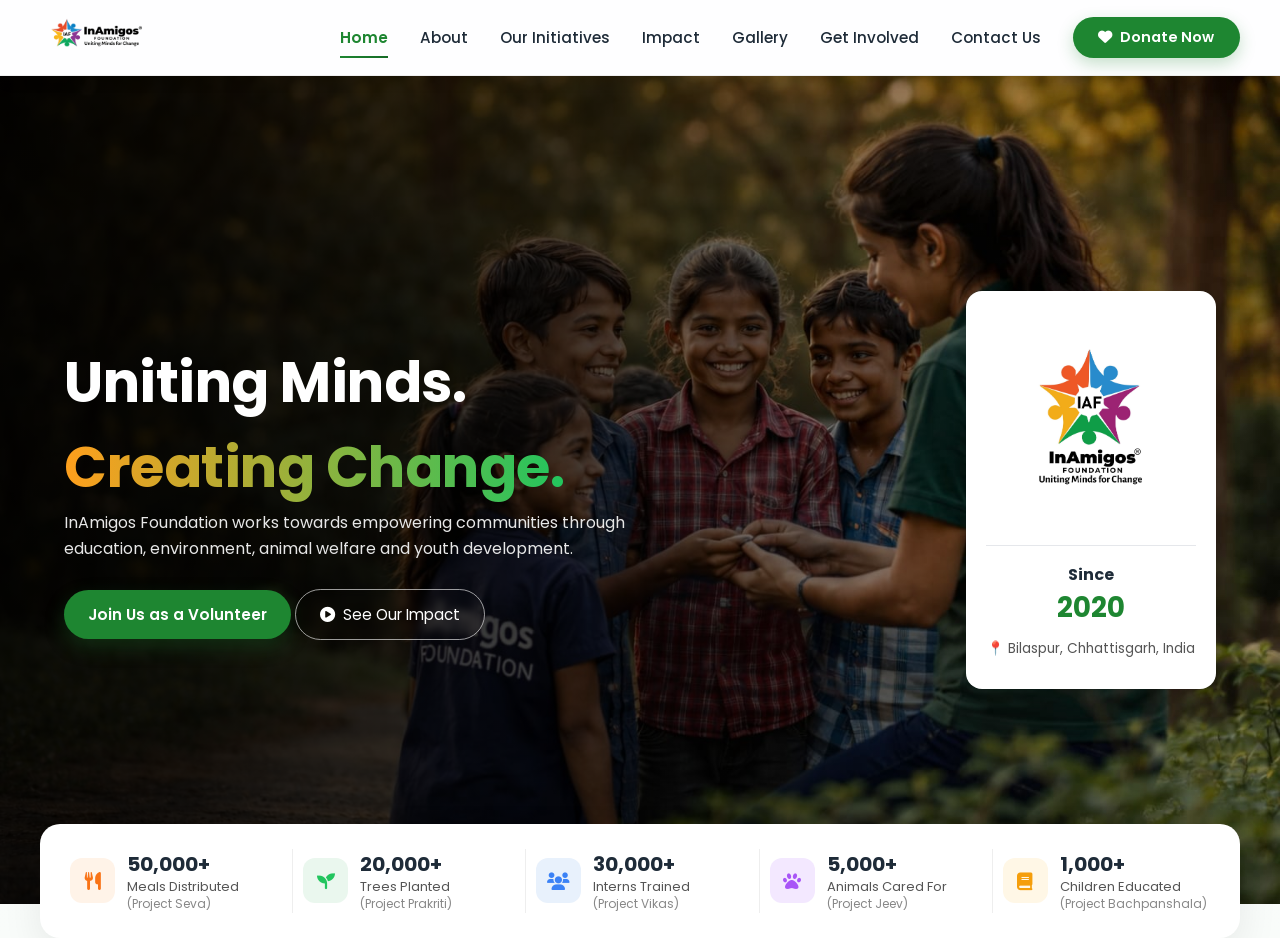
==== project-folder/index.html @ a0f2761d "adding stats section" ====
<!DOCTYPE html>
<html lang="en">

<head>
  <meta charset="UTF-8">
  <meta name="viewport"
    content="width=device-width, initial-scale=1.0, maximum-scale=1.0, user-scalable=yes, shrink-to-fit=no">
  <!-- SEO Meta -->
  <meta name="description"
    content="InAmigos Foundation – A Section 8 non-profit working for education, environment, animal welfare and community development in Bilaspur, Chhattisgarh since 2020.">
  <meta name="keywords"
    content="NGO, Bilaspur, Chhattisgarh, InAmigos Foundation, education, environment, animal welfare, non-profit, volunteer, donate">
  <meta name="author" content="InAmigos Foundation">
  <meta name="robots" content="index, follow">

  <!-- Open Graph (Facebook/LinkedIn) -->
  <meta property="og:title" content="InAmigos Foundation – Uniting Minds, Creating Change">
  <meta property="og:description"
    content="Empowering communities through education, environment, animal welfare and youth development since 2020.">
  <meta property="og:image" content="Assets/og-image.jpg">
  <meta property="og:url" content="https://www.inamigosfoundation.org.in">
  <meta property="og:type" content="website">
  <meta property="og:site_name" content="InAmigos Foundation">

  <!-- Twitter Card -->
  <meta name="twitter:card" content="summary_large_image">
  <meta name="twitter:title" content="InAmigos Foundation – Uniting Minds, Creating Change">
  <meta name="twitter:description"
    content="Empowering communities through education, environment, animal welfare and youth development.">
  <meta name="twitter:image" content="Assets/og-image.jpg">
  <title>InAmigos Foundation</title>
  <link rel="icon" type="image/png" href="favicon-logo.png">
  <link href="https://fonts.googleapis.com/css2?family=Poppins:wght@400;600;700&display=swap" rel="stylesheet">
  <link rel="stylesheet" href="https://cdnjs.cloudflare.com/ajax/libs/font-awesome/6.0.0-beta3/css/all.min.css">
  <link rel="stylesheet" href="style.css">
  <!-- Google tag (gtag.js) -->
  <script async src="https://www.googletagmanager.com/gtag/js?id=YOUR-GA4-ID"></script>
  <script>
    window.dataLayer = window.dataLayer || [];
    function gtag() { dataLayer.push(arguments); }
    gtag('js', new Date());
    gtag('config', 'YOUR-GA4-ID');
  </script>
</head>

<body>
  <!-- <a href="#main-content" class="skip-link">Skip to main content</a> -->
  <nav class="navbar">
    <a href="#" class="logo-link" aria-label="InAmigos Foundation home">
      <img src="Assets/horizontal-logo-removebg-preview.png" alt="InAmigos Foundation Logo" class="logo-img" />
    </a>
    <div class="desktop-nav-wrapper">
      <ul class="nav-links">
        <li><a href="#home" class="active">Home</a></li>
        <li><a href="#about">About</a></li>
        <li><a href="#initiatives">Our Initiatives</a></li>
        <li><a href="#impact">Impact</a></li>
        <li><a href="#gallery">Gallery</a></li>
        <li><a href="#get-involved">Get Involved</a></li>
        <li><a href="#footer">Contact Us</a></li>
      </ul>
      <a target="_blank" href="https://pages.razorpay.com/pl_H621G6ea64ZMl7/view" class="btn-donate">
        <i class="fas fa-heart"></i> Donate Now
      </a>
    </div>
    <button class="menu-toggle" id="menuToggle" aria-label="Toggle navigation menu" aria-expanded="false">
      <i class="fas fa-bars"></i>
    </button>
    <div class="mobile-menu-container" id="mobileMenu">
      <ul class="nav-links" id="mobileNavLinks">
        <li><a href="#home" class="active">Home</a></li>
        <li><a href="#about">About Us</a></li>
        <li><a href="#initiatives">Our Initiatives</a></li>
        <li><a href="#impact">Impact</a></li>
        <li><a href="#gallery">Gallery</a></li>
        <li><a href="#get-involved">Get Involved</a></li>
        <li><a href="#footer">Contact Us</a></li>
      </ul>
      <div class="mobile-donate-wrapper">
        <a target="_blank" href="https://pages.razorpay.com/pl_H621G6ea64ZMl7/view" class="btn-donate">
          <i class="fas fa-heart"></i> Donate Now
        </a>
      </div>
    </div>
  </nav>

  <main id="main-content">
    <section class="hero" id="home">
      <div class="hero-overlay"></div>
      <div class="hero-container">
        <div class="hero-content">
          <h1>
            Uniting Minds.<br>
            <span>Creating Change.</span>
          </h1>
          <p>
            InAmigos Foundation works towards empowering communities through education,
            environment, animal welfare and youth development.
          </p>
          <div class="hero-buttons">
            <a target="_blank"
              href="https://docs.google.com/forms/d/e/1FAIpQLScAgWgiWEjMm5N5HO9f-kF5_MNCsFu0AjfF9-sFnWGYdJG7Jg/viewform"
              class="btn primary">Join Us as a Volunteer</a>
            <a href="#impact" class="btn secondary">
              <i class="fas fa-play-circle"></i> See Our Impact
            </a>
          </div>
        </div>
        <div class="hero-card">
          <img src="Assets/Logo.jpg" alt="logo" class="card-logo">
          <div class="divider"></div>
          <p><strong>Since</strong></p>
          <h2>2020</h2>
          <p class="location">📍 Bilaspur, Chhattisgarh, India</p>
        </div>
      </div>
    </section>

    <section class="stats-section">
      <div class="stats-wrapper">
        <div class="stat-item">
          <div class="icon orange"><i class="fas fa-utensils"></i></div>
          <div>
            <h3>50,000+</h3>
            <p>Meals Distributed<br><span>(Project Seva)</span></p>
          </div>
        </div>
        <div class="stat-item">
          <div class="icon green"><i class="fas fa-seedling"></i></div>
          <div>
            <h3>20,000+</h3>
            <p>Trees Planted<br><span>(Project Prakriti)</span></p>
          </div>
        </div>
        <div class="stat-item">
          <div class="icon blue"><i class="fas fa-users"></i></div>
          <div>
            <h3>30,000+</h3>
            <p>Interns Trained<br><span>(Project Vikas)</span></p>
          </div>
        </div>
        <div class="stat-item">
          <div class="icon purple"><i class="fas fa-paw"></i></div>
          <div>
            <h3>5,000+</h3>
            <p>Animals Cared For<br><span>(Project Jeev)</span></p>
          </div>
        </div>
        <div class="stat-item">
          <div class="icon yellow"><i class="fas fa-book"></i></div>
          <div>
            <h3>1,000+</h3>
            <p>Children Educated<br><span>(Project Bachpanshala)</span></p>
          </div>
        </div>
      </div>
    </section>

  <script src="script.js"></script>
</body>

</html>
---- project-folder/style.css ----
* {
    margin: 0;
    padding: 0;
    box-sizing: border-box;
}

.skip-link {
    position: absolute;
    top: -100px;
    left: 0;
    background: #1e8631;
    color: #fff;
    padding: 8px 16px;
    z-index: 9999;
    text-decoration: none;
    border-radius: 0 0 8px 0;
    font-weight: 600;
    font-size: 0.9rem;
    transition: top 0.2s ease;
}

.skip-link:focus {
    top: 0;
    outline: 3px solid #ffffff;
    outline-offset: 2px;
}


html {
    scroll-behavior: smooth;
}

body {
    background: linear-gradient(180deg, #f5f7fb 0%, #f9fcfa 100%);
    font-family: 'Poppins', sans-serif;
    min-height: 100vh;
    padding: 0;
    display: flex;
    flex-direction: column;
    justify-content: flex-end;
}

/* NAVBAR – rectangular shape, full width */
.navbar {
    background: rgba(255, 255, 255, 0.85);
    backdrop-filter: blur(10px);
    border-bottom: 1px solid rgba(0, 0, 0, 0.06);
    box-shadow: 0 4px 20px rgba(0, 0, 0, 0.04);
    padding: 0rem 2.5rem;
    width: 100%;
    display: flex;
    align-items: center;
    justify-content: space-between;
    position: sticky;
    top: 0;
    z-index: 1000;
}

.logo-link {
    display: flex;
    align-items: center;
    flex-shrink: 0;
}

.logo-img {
    height: 75px;
    width: auto;
    object-fit: contain;
    transition: transform 0.2s ease;
}

.logo-link:hover .logo-img {
    transform: scale(1.35);
}

.desktop-nav-wrapper {
    display: flex;
    align-items: center;
    gap: 2rem;
}

.nav-links {
    display: flex;
    gap: 2rem;
    list-style: none;
    align-items: center;
    margin: 0;
}

.nav-links li {
    position: relative;
}

.nav-links a {
    text-decoration: none;
    color: #1e2b38;
    font-weight: 500;
    font-size: 0.95rem;
    position: relative;
    padding: 0.4rem 0;
    transition: color 0.2s ease;
    white-space: nowrap;
}

.nav-links a::after {
    content: '';
    position: absolute;
    left: 0;
    bottom: -4px;
    width: 100%;
    height: 2px;
    background: #1e8631;
    transform: scaleX(0);
    transform-origin: center;
    transition: transform 0.25s ease;
}

.nav-links a:hover {
    color: #1e8631;
}

.nav-links a:hover::after {
    transform: scaleX(1);
}

.nav-links a.active {
    color: #1e8631;
    font-weight: 600;
}

.nav-links a.active::after {
    transform: scaleX(1);
    background: linear-gradient(to right, #1e8631, #166b27);
}

.btn-donate {
    background: #1e8631;
    color: white;
    padding: 0.65rem 1.6rem;
    border-radius: 50px;
    text-decoration: none;
    font-weight: 600;
    font-size: 0.9rem;
    display: inline-flex;
    gap: 0.5rem;
    align-items: center;
    box-shadow: 0 6px 16px rgba(30, 134, 49, 0.25);
    transition: all 0.25s ease;
    white-space: nowrap;
    flex-shrink: 0;
}

.btn-donate:hover {
    background: #166b27;
    transform: translateY(-1px);
}

.mobile-menu-container {
    display: none;
}

.mobile-donate-wrapper {
    display: none;
    width: 100%;
    margin-top: 0.8rem;
}

.mobile-donate-wrapper .btn-donate {
    width: 100%;
    justify-content: center;
    padding: 0.8rem 1.8rem;
    font-size: 1rem;
}

.menu-toggle {
    display: none;
    font-size: 1.5rem;
    background: none;
    border: none;
    cursor: pointer;
    color: #1e2b38;
    padding: 0.5rem;
    transition: color 0.2s;
    flex-shrink: 0;
}

.menu-toggle:hover {
    color: #1e8631;
}

.nav-links a:focus-visible,
.btn-donate:focus-visible,
.menu-toggle:focus-visible {
    outline: 3px solid #1e8631;
    outline-offset: 4px;
    border-radius: 6px;
}

/* ---------- RESPONSIVE BREAKPOINTS ---------- */
@media (max-width: 1024px) {
    .navbar {
        padding: 0.8rem 2rem;
    }

    .nav-links {
        gap: 1.5rem;
    }

    .nav-links a {
        font-size: 0.9rem;
    }

    .logo-img {
        height: 70px;
    }
}

@media (max-width: 900px) {
    .navbar {
        padding: 0.8rem 1.5rem;
    }

    .nav-links {
        gap: 1.2rem;
    }

    .btn-donate {
        padding: 0.6rem 1.2rem;
        font-size: 0.85rem;
    }
}

@media (max-width: 800px) {
    .navbar {
        padding: 0.7rem 1.5rem;
    }

    .menu-toggle {
        display: block;
    }

    .logo-img {
        height: 60px;
    }

    .desktop-nav-wrapper {
        display: none;
    }

    .mobile-menu-container {
        position: absolute;
        top: 100%;
        left: 0;
        right: 0;
        background: rgba(255, 255, 255, 0.99);
        backdrop-filter: blur(15px);
        padding: 1.5rem 2rem;
        box-shadow: 0 10px 25px rgba(0, 0, 0, 0.08);
        border-bottom: 2px solid rgba(30, 134, 49, 0.1);
        flex-direction: column;
        align-items: flex-start;
        gap: 1rem;
    }

    .mobile-menu-container.active {
        display: flex;
    }

    .mobile-menu-container .nav-links {
        display: flex;
        flex-direction: column;
        align-items: flex-start;
        gap: 1rem;
        width: 100%;
    }

    .mobile-menu-container .nav-links a {
        font-size: 1.05rem;
        padding: 0.3rem 0;
    }

    .mobile-donate-wrapper {
        display: block;
    }
}

@media (max-width: 480px) {
    .navbar {
        padding: 0.6rem 1rem;
    }

    .logo-img {
        height: 52px;
    }

    .menu-toggle {
        font-size: 1.4rem;
    }

    .mobile-menu-container {
        padding: 1.2rem 1.5rem;
        gap: 0.8rem;
    }

    .mobile-menu-container .nav-links {
        gap: 0.8rem;
    }

    .mobile-menu-container .nav-links a {
        font-size: 1rem;
    }
}

@media (max-width: 380px) {
    .navbar {
        padding: 0.5rem 0.8rem;
    }

    .logo-img {
        height: 46px;
    }

    .mobile-menu-container {
        padding: 1rem 1.2rem;
    }

    .mobile-donate-wrapper .btn-donate {
        padding: 0.7rem 1.5rem;
        font-size: 0.9rem;
    }
}

/* HERO SECTION */
    .hero {
      position: relative;
      height: 92vh;
      min-height: 600px;
      background-image: url("Assets/hero-background.jpeg");
      background-size: cover;
      background-repeat: no-repeat;
      background-position: 70% center;
      display: flex;
      align-items: center;
      color: #fff;
      overflow: hidden;
    }

    .hero-overlay {
      position: absolute;
      inset: 0;
      background: linear-gradient(90deg,
          rgba(0, 0, 0, 0.85) 15%,
          rgba(0, 0, 0, 0.6) 45%,
          rgba(0, 0, 0, 0.25) 75%,
          rgba(0, 0, 0, 0.05) 100%);
    }

    .hero-container {
      position: relative;
      width: 90%;
      max-width: 1250px;
      margin: auto;
      display: flex;
      justify-content: space-between;
      align-items: center;
      gap: 40px;
    }

    .hero-content {
      max-width: 620px;
    }

    .hero-content h1 {
      font-size: 3.5rem;
      font-weight: 700;
      letter-spacing: -0.5px;
    }

    .hero-content h1 span {
      background: linear-gradient(90deg, #ff9f1c, #22c55e);
      -webkit-background-clip: text;
      -webkit-text-fill-color: transparent;
    }

    .hero-content p {
      font-size: 1rem;
      color: #e7e7e7;
      line-height: 1.6;
    }

    .hero-buttons {
      gap: 18px;
      margin-top: 28px;
    }

    .btn {
      padding: 13px 24px;
      border-radius: 50px;
      text-decoration: none;
      font-size: 0.95rem;
      display: inline-flex;
      align-items: center;
      gap: 8px;
      transition: all 0.25s ease;
    }

    .btn.primary {
      background: #1e8631;
      color: #fff;
      box-shadow: 0 8px 20px rgba(30, 134, 49, 0.25);
      font-weight: 600;
    }

    .btn.primary:hover {
      background: #166b27;
      transform: translateY(-1px);
    }

    .btn.secondary {
      border: 1px solid rgba(255, 255, 255, 0.6);
      color: #fff;
      backdrop-filter: blur(4px);
    }

    .btn.secondary:hover {
      background: rgba(255, 255, 255, 0.1);
    }

    .hero-card {
      background: #ffffff;
      color: #1e2b38;
      padding: 30px 20px;
      border-radius: 16px;
      width: 250px;
      text-align: center;
      box-shadow: 0 12px 35px rgba(0, 0, 0, 0.18);
    }

    .card-logo {
      width: 140px;
      max-width: 100%;
      height: auto;
      margin-bottom: 12px;
    }

    .hero-card h3 {
      font-size: 1rem;
      font-weight: 600;
    }

    .tagline {
      font-size: 0.8rem;
      color: #6b7280;
    }

    .divider {
      height: 1px;
      background: #e5e7eb;
      margin: 16px 0;
    }

    .hero-card h2 {
      color: #1e8631;
      font-size: 1.7rem;
      font-weight: 700;
    }

    .location {
      font-size: 0.85rem;
      margin-top: 10px;
      color: #555;
    }

    @media (max-width: 1024px) {
      .hero {
        background-position: 65% center;
      }
    }

    @media (max-width: 900px) {
      .hero {
        height: auto;
        padding: 60px 0;
      }

      .hero-container {
        flex-direction: column;
        text-align: center;
      }

      .hero-content h1 {
        text-shadow: 0 3px 12px rgba(0, 0, 0, 0.4);
        font-size: 2.4rem;
      }

      .hero-content p {
        margin-left: auto;
        margin-right: auto;
      }

      .hero-buttons {
        justify-content: center;
        flex-wrap: wrap;
      }

      .hero-card {
        margin-top: 20px;
        width: 100%;
        max-width: 320px;
      }
    }

    @media (max-width: 768px) {
      .hero {
        height: auto;
        padding: 70px 0 120px;
        background-position: center;
      }
    }

    @media (max-width: 480px) {
      .hero {
        padding: 60px 0 100px;
        background-position: center top;
      }
    }

    /* SECTION OVERLAP EFFECT */
    .stats-section {
      position: relative;
      margin-top: -80px;
      z-index: 5;
      padding: 0 20px;
    }

    .stats-wrapper {
      max-width: 1200px;
      margin: auto;
      background: #fff;
      border-radius: 20px;
      box-shadow: 0 15px 40px rgba(0, 0, 0, 0.08);
      padding: 25px 30px;
      display: flex;
      justify-content: space-between;
      align-items: center;
      gap: 10px;
      flex-wrap: wrap;
    }

    .stat-item {
      display: flex;
      align-items: center;
      gap: 12px;
      flex: 1;
      min-width: 180px;
    }

    .stat-item:not(:last-child) {
      border-right: 1px solid #eee;
      padding-right: 15px;
    }

    .icon {
      width: 45px;
      height: 45px;
      border-radius: 12px;
      display: flex;
      align-items: center;
      justify-content: center;
      font-size: 18px;
    }

    .orange {
      background: #fff3e8;
      color: #f97316;
    }

    .green {
      background: #eaf7ee;
      color: #22c55e;
    }

    .blue {
      background: #e8f1fc;
      color: #3b82f6;
    }

    .purple {
      background: #f3e8ff;
      color: #a855f7;
    }

    .yellow {
      background: #fff7e6;
      color: #f59e0b;
    }

    .stat-item h3 {
      font-size: 20px;
      font-weight: 700;
      color: #1e2b38;
    }

    .stat-item p {
      font-size: 13px;
      color: #555;
      line-height: 1.3;
    }

    .stat-item span {
      font-size: 12px;
      color: #888;
    }

    @media (max-width: 992px) {
      .stats-wrapper {
        padding: 20px;
        gap: 15px;
      }

      .stat-item {
        flex: 1 1 45%;
      }
    }

    @media (max-width: 600px) {
      .stats-section {
        margin-top: -60px;
      }

      .stats-wrapper {
        border-radius: 16px;
      }

      .stat-item {
        flex: 1 1 100%;
      }
    }
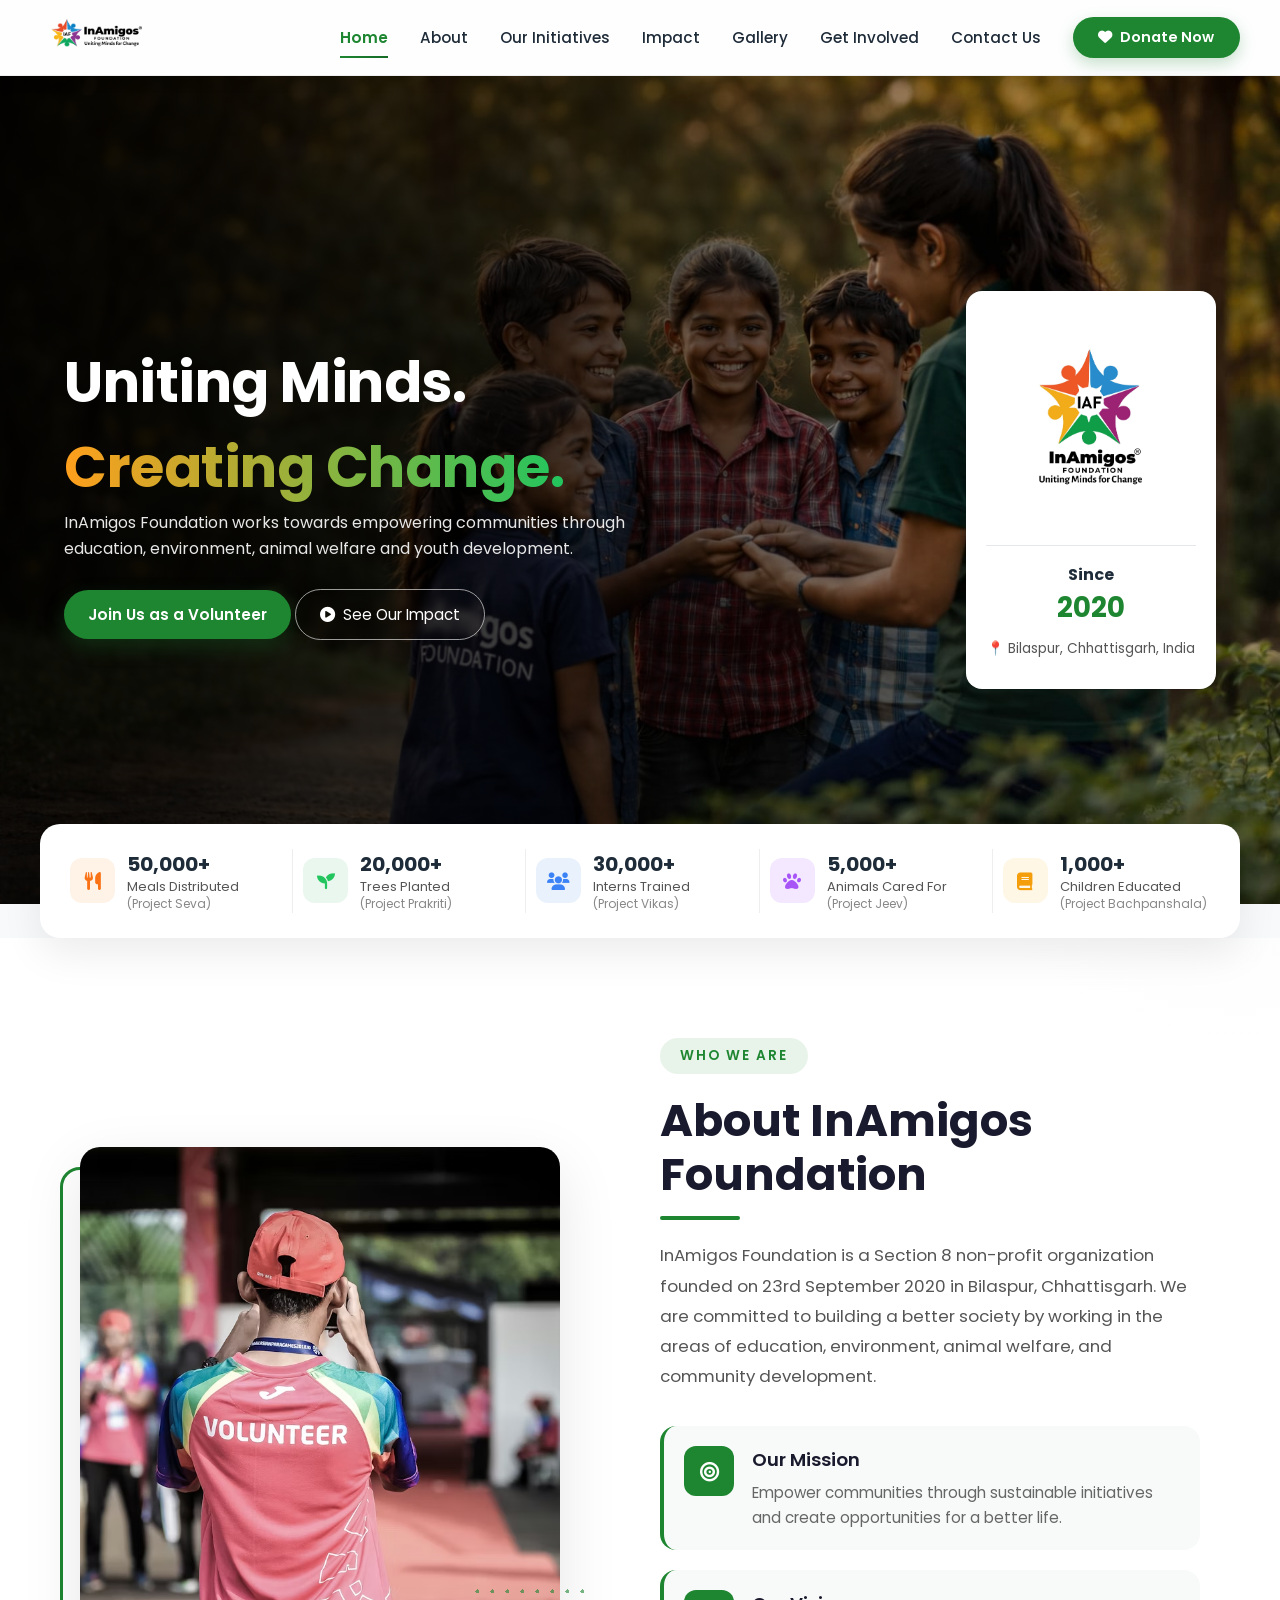
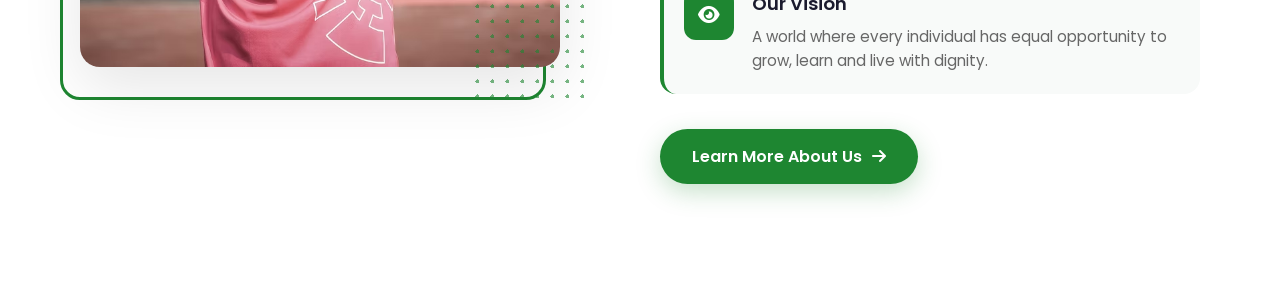
==== commit 11e011cf: "adding about section" ====
--- a/project-folder/index.html
+++ b/project-folder/index.html
@@ -156,6 +156,51 @@
       </div>
     </section>
 
+    <section class="about-section" id="about">
+      <div class="about-container">
+        <div class="about-image-wrapper">
+          <img
+            src="Assets/AboutUs Image.avif"
+            alt="InAmigos Foundation Team" class="about-image">
+          <div class="image-dots"></div>
+        </div>
+        <div class="about-content">
+          <span class="section-label">WHO WE ARE</span>
+          <h2 class="about-heading">About InAmigos Foundation</h2>
+          <p class="about-description">
+            InAmigos Foundation is a Section 8 non-profit organization founded on 23rd September 2020
+            in Bilaspur, Chhattisgarh. We are committed to building a better society by working in the
+            areas of education, environment, animal welfare, and community development.
+          </p>
+          <div class="mission-vision">
+            <div class="mv-card">
+              <div class="mv-icon">
+                <i class="fas fa-bullseye"></i>
+              </div>
+              <div class="mv-content">
+                <h3>Our Mission</h3>
+                <p>Empower communities through sustainable initiatives and create opportunities for a better life.</p>
+              </div>
+            </div>
+            <div class="mv-card">
+              <div class="mv-icon">
+                <i class="fas fa-eye"></i>
+              </div>
+              <div class="mv-content">
+                <h3>Our Vision</h3>
+                <p>A world where every individual has equal opportunity to grow, learn and live with dignity.</p>
+              </div>
+            </div>
+          </div>
+          <a href="AboutUS.html" class="about-cta">
+            Learn More About Us
+            <i class="fas fa-arrow-right"></i>
+          </a>
+        </div>
+      </div>
+    </section>
+
+
   <script src="script.js"></script>
 </body>
 
--- a/project-folder/style.css
+++ b/project-folder/style.css
@@ -637,4 +637,428 @@
       }
     }
 
-    
+    /* ABOUT SECTION */
+    .about-section {
+      padding: 100px 0;
+      background: #ffffff;
+      position: relative;
+      overflow: hidden;
+    }
+
+    .about-section::before {
+      content: '';
+      position: absolute;
+      top: -50%;
+      right: -20%;
+      width: 600px;
+      height: 600px;
+      background: radial-gradient(circle, rgba(30, 134, 49, 0.03) 0%, transparent 70%);
+      border-radius: 50%;
+      pointer-events: none;
+    }
+
+    .about-container {
+      max-width: 1200px;
+      margin: 0 auto;
+      padding: 0 40px;
+      display: flex;
+      align-items: center;
+      gap: 80px;
+      position: relative;
+    }
+
+    .about-image-wrapper {
+      flex: 0 0 480px;
+      position: relative;
+    }
+
+    .about-image {
+      width: 100%;
+      height: 520px;
+      object-fit: cover;
+      border-radius: 20px;
+      box-shadow: 0 20px 60px rgba(0, 0, 0, 0.1);
+      position: relative;
+      z-index: 2;
+    }
+
+    .about-image-wrapper::before {
+      content: '';
+      position: absolute;
+      top: 20px;
+      left: -20px;
+      width: 100%;
+      height: 100%;
+      border: 3px solid #1e8631;
+      border-radius: 20px;
+      z-index: 1;
+    }
+
+    .image-dots {
+      position: absolute;
+      bottom: -30px;
+      right: -30px;
+      width: 120px;
+      height: 120px;
+      background-image: radial-gradient(circle, #1e8631 2px, transparent 2px);
+      background-size: 15px 15px;
+      z-index: 3;
+      opacity: 0.6;
+    }
+
+    .about-content {
+      flex: 1;
+      padding-left: 20px;
+    }
+
+    .section-label {
+      display: inline-block;
+      background: rgba(30, 134, 49, 0.1);
+      color: #1e8631;
+      font-size: 0.85rem;
+      font-weight: 600;
+      letter-spacing: 2px;
+      padding: 8px 20px;
+      border-radius: 50px;
+      margin-bottom: 20px;
+      text-transform: uppercase;
+    }
+
+    .about-heading {
+      font-size: 2.8rem;
+      font-weight: 700;
+      color: #1a1a2e;
+      line-height: 1.2;
+      margin-bottom: 20px;
+      position: relative;
+    }
+
+    .about-heading::after {
+      content: '';
+      display: block;
+      width: 80px;
+      height: 4px;
+      background: #1e8631;
+      margin-top: 15px;
+      border-radius: 2px;
+    }
+
+    .about-description {
+      font-size: 1.05rem;
+      color: #555;
+      line-height: 1.8;
+      margin-bottom: 35px;
+    }
+
+    .mission-vision {
+      display: flex;
+      flex-direction: column;
+      gap: 20px;
+      margin-bottom: 35px;
+    }
+
+    .mv-card {
+      display: flex;
+      align-items: flex-start;
+      gap: 18px;
+      padding: 20px;
+      background: #f8faf9;
+      border-radius: 16px;
+      border-left: 4px solid #1e8631;
+      transition: all 0.3s ease;
+    }
+
+    .mv-card:hover {
+      background: #f0f7f2;
+      transform: translateX(5px);
+      box-shadow: 0 8px 25px rgba(30, 134, 49, 0.1);
+    }
+
+    .mv-icon {
+      width: 50px;
+      height: 50px;
+      min-width: 50px;
+      background: #1e8631;
+      border-radius: 12px;
+      display: flex;
+      align-items: center;
+      justify-content: center;
+      color: #fff;
+      font-size: 1.2rem;
+    }
+
+    .mv-content h3 {
+      font-size: 1.15rem;
+      font-weight: 600;
+      color: #1a1a2e;
+      margin-bottom: 8px;
+    }
+
+    .mv-content p {
+      font-size: 0.95rem;
+      color: #666;
+      line-height: 1.6;
+      margin: 0;
+    }
+
+    .about-cta {
+      display: inline-flex;
+      align-items: center;
+      gap: 10px;
+      background: #1e8631;
+      color: #fff;
+      text-decoration: none;
+      padding: 15px 32px;
+      border-radius: 50px;
+      font-size: 1rem;
+      font-weight: 600;
+      transition: all 0.3s ease;
+      box-shadow: 0 8px 25px rgba(30, 134, 49, 0.25);
+    }
+
+    .about-cta:hover {
+      background: #166b27;
+      transform: translateY(-2px);
+      box-shadow: 0 12px 35px rgba(30, 134, 49, 0.35);
+    }
+
+    .about-cta i {
+      transition: transform 0.3s ease;
+    }
+
+    .about-cta:hover i {
+      transform: translateX(5px);
+    }
+
+    @media (max-width: 1100px) {
+      .about-container {
+        gap: 50px;
+        padding: 0 30px;
+      }
+
+      .about-image-wrapper {
+        flex: 0 0 400px;
+      }
+
+      .about-image {
+        height: 450px;
+      }
+
+      .about-heading {
+        font-size: 2.4rem;
+      }
+    }
+
+    @media (max-width: 900px) {
+      .about-section {
+        padding: 70px 0;
+      }
+
+      .about-container {
+        flex-direction: column;
+        gap: 50px;
+        padding: 0 30px;
+      }
+
+      .about-image-wrapper {
+        flex: 0 0 auto;
+        width: 100%;
+        max-width: 500px;
+      }
+
+      .about-image {
+        height: 400px;
+      }
+
+      .about-content {
+        padding-left: 0;
+        text-align: center;
+      }
+
+      .about-heading::after {
+        margin: 15px auto 0;
+      }
+
+      .mv-card {
+        text-align: left;
+      }
+
+      .about-cta {
+        margin: 0 auto;
+        display: inline-flex;
+      }
+    }
+
+    @media (max-width: 768px) {
+      .about-section {
+        padding: 60px 0;
+      }
+
+      .about-container {
+        padding: 0 20px;
+        gap: 40px;
+      }
+
+      .about-image-wrapper {
+        max-width: 100%;
+      }
+
+      .about-image {
+        height: 350px;
+        border-radius: 16px;
+      }
+
+      .about-image-wrapper::before {
+        top: 15px;
+        left: -15px;
+        border-radius: 16px;
+      }
+
+      .image-dots {
+        width: 80px;
+        height: 80px;
+        bottom: -20px;
+        right: -20px;
+        background-size: 12px 12px;
+      }
+
+      .section-label {
+        font-size: 0.8rem;
+        padding: 6px 16px;
+      }
+
+      .about-heading {
+        font-size: 2rem;
+      }
+
+      .about-description {
+        font-size: 0.95rem;
+        line-height: 1.7;
+      }
+
+      .mv-card {
+        padding: 15px;
+        gap: 12px;
+      }
+
+      .mv-icon {
+        width: 40px;
+        height: 40px;
+        min-width: 40px;
+        font-size: 1rem;
+      }
+
+      .mv-content h3 {
+        font-size: 1rem;
+      }
+
+      .mv-content p {
+        font-size: 0.9rem;
+      }
+    }
+
+    @media (max-width: 480px) {
+      .about-section {
+        padding: 50px 0;
+      }
+
+      .about-container {
+        padding: 0 15px;
+        gap: 30px;
+      }
+
+      .about-image {
+        height: 280px;
+        border-radius: 12px;
+      }
+
+      .about-image-wrapper::before {
+        top: 10px;
+        left: -10px;
+        border-radius: 12px;
+        border-width: 2px;
+      }
+
+      .image-dots {
+        width: 60px;
+        height: 60px;
+        bottom: -15px;
+        right: -15px;
+        background-size: 10px 10px;
+      }
+
+      .about-heading {
+        font-size: 1.7rem;
+      }
+
+      .about-heading::after {
+        width: 60px;
+        height: 3px;
+      }
+
+      .about-description {
+        font-size: 0.9rem;
+        margin-bottom: 25px;
+      }
+
+      .mission-vision {
+        gap: 15px;
+        margin-bottom: 25px;
+      }
+
+      .mv-card {
+        padding: 12px;
+        border-left-width: 3px;
+      }
+
+      .about-cta {
+        padding: 12px 25px;
+        font-size: 0.9rem;
+        width: 100%;
+        justify-content: center;
+      }
+    }
+
+    @media (max-width: 360px) {
+      .about-image {
+        height: 240px;
+      }
+
+      .about-heading {
+        font-size: 1.5rem;
+      }
+
+      .mv-card {
+        flex-direction: column;
+        align-items: flex-start;
+        text-align: left;
+      }
+    }
+
+    /* INITIATIVES SECTION */
+    .initiatives-section {
+      width: 100%;
+      max-width: 1280px;
+      margin: 0 auto;
+      padding: 2rem 0;
+    }
+
+    .section-header {
+      text-align: center;
+      margin-bottom: 3.5rem;
+    }
+
+    .section-title {
+      font-size: 2.5rem;
+      font-weight: 700;
+      color: #1a1a2e;
+      margin-bottom: 0.8rem;
+    }
+
+    .section-subtitle {
+      font-size: 1.05rem;
+      color: #6b7280;
+      max-width: 650px;
+      margin: 0 auto;
+      line-height: 1.6;
+    }
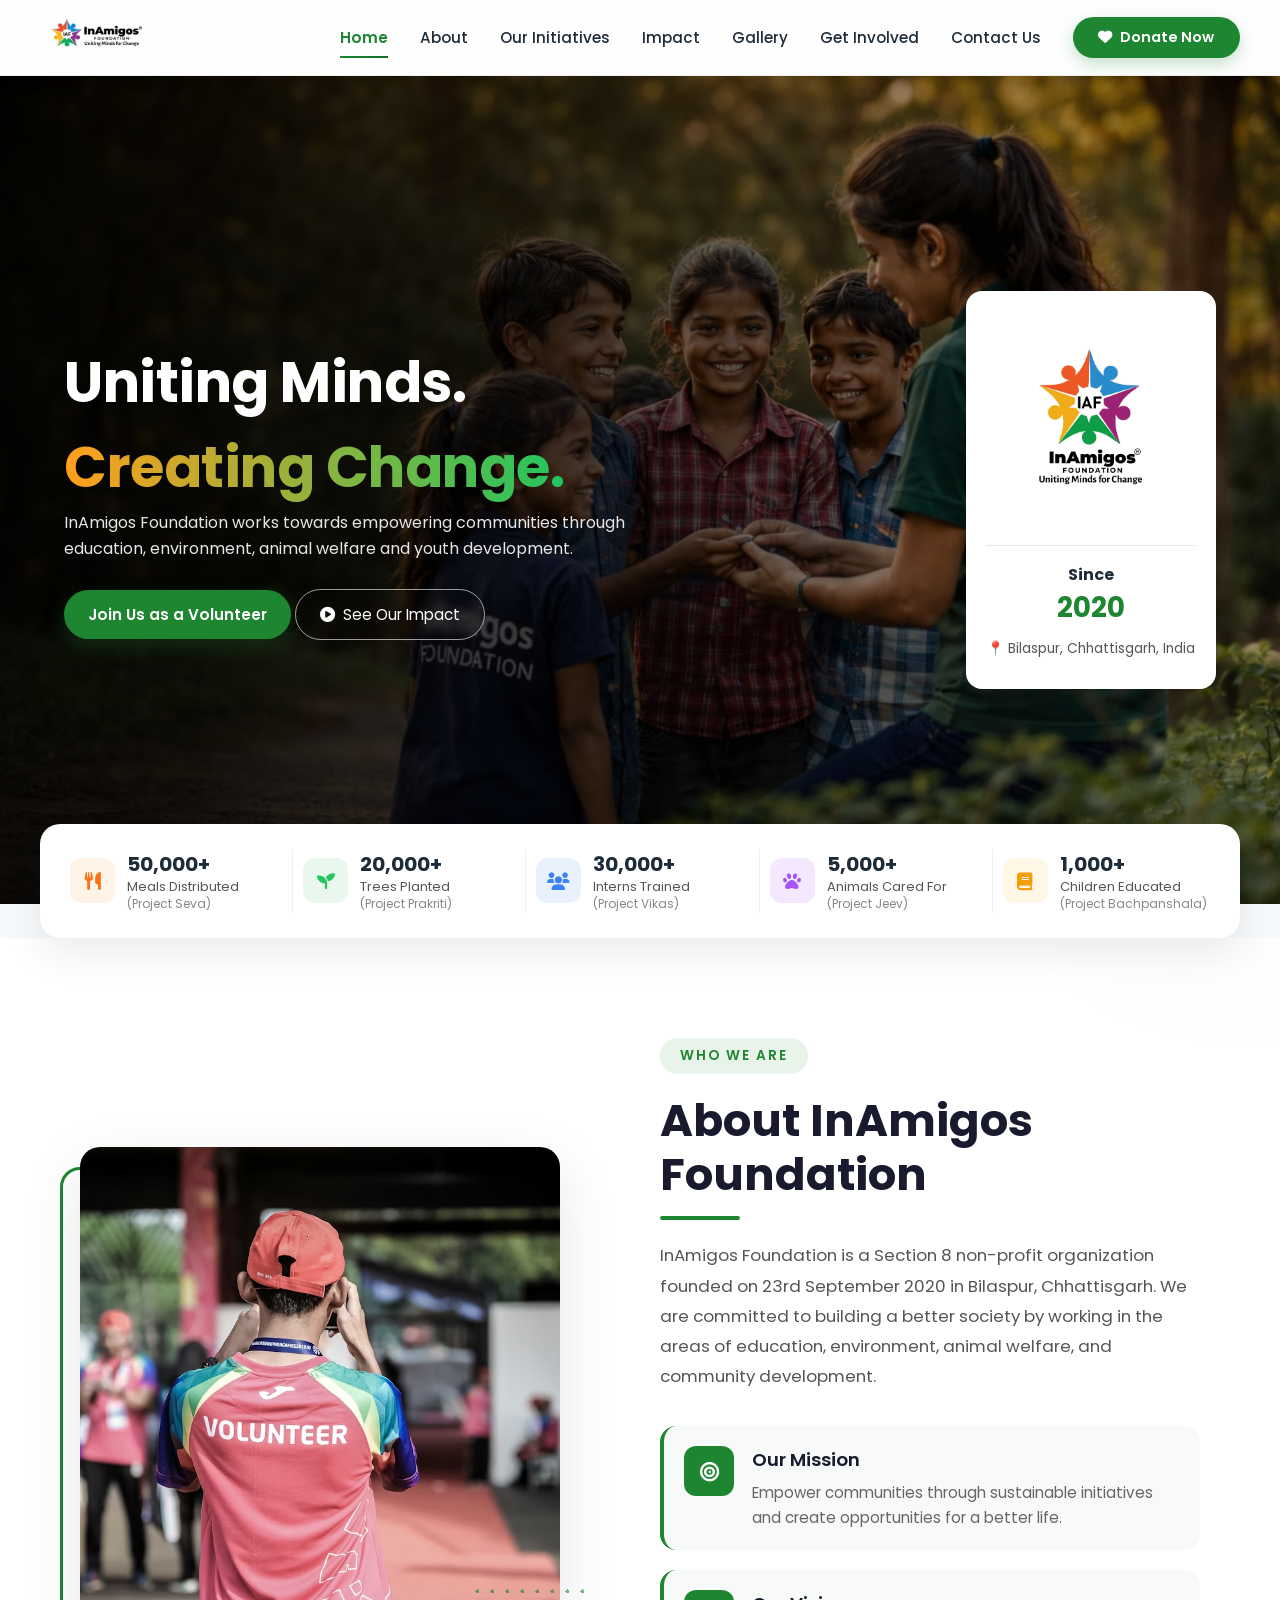
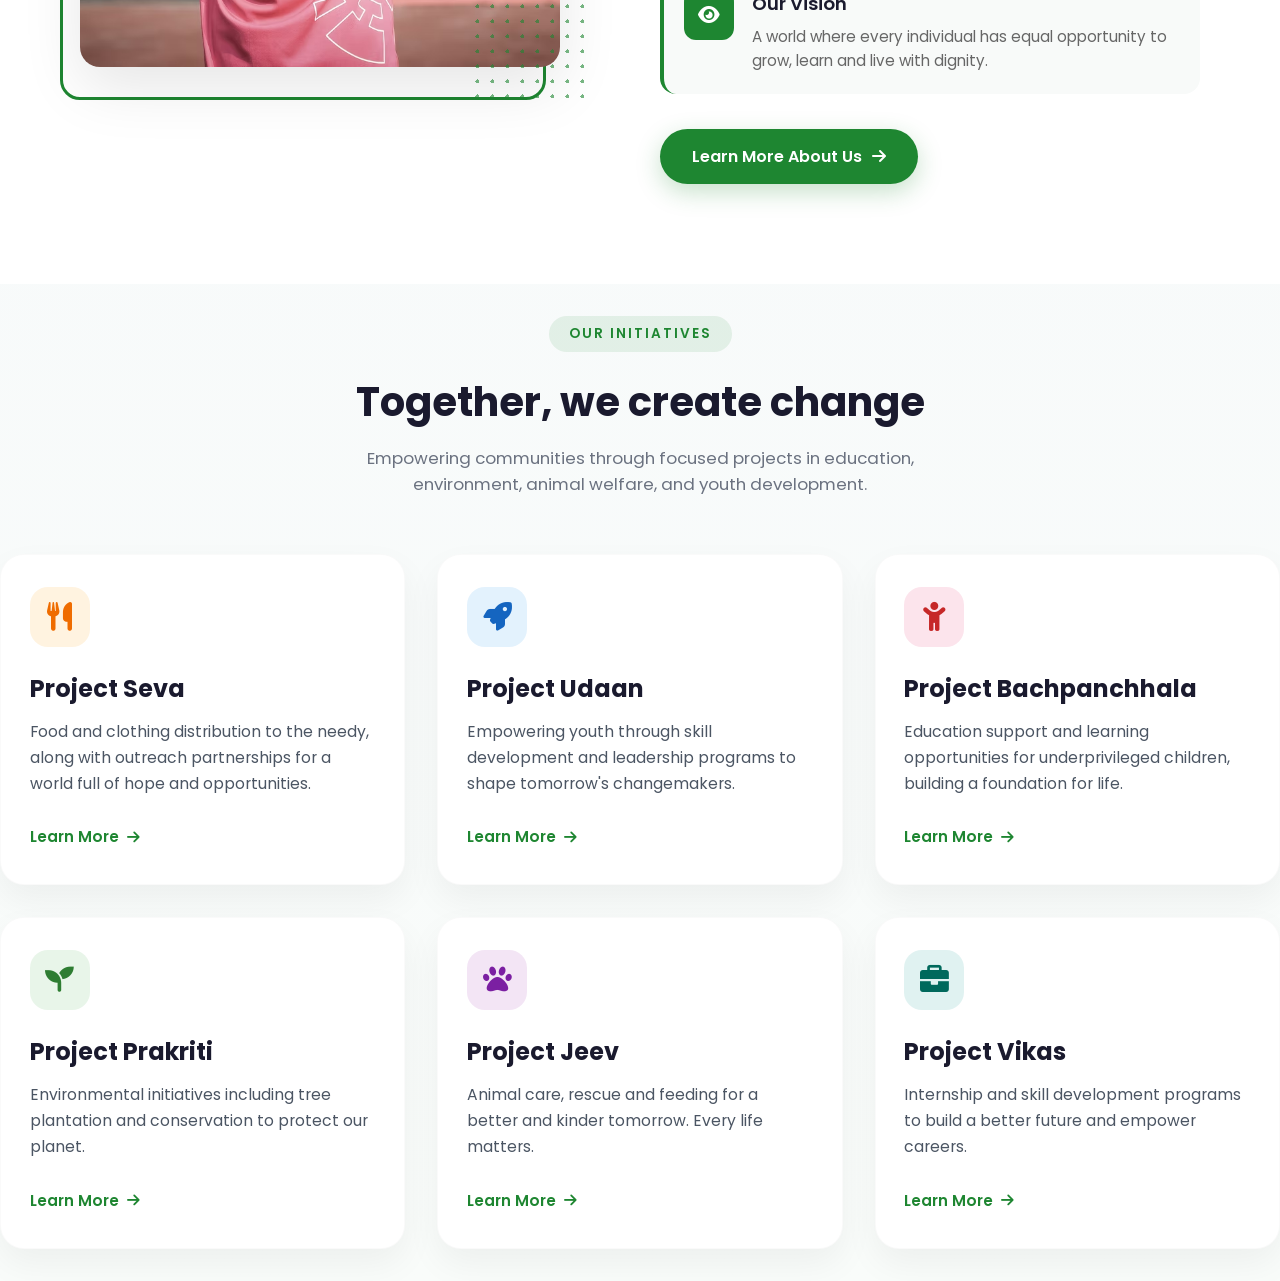
==== commit 540ae713: "adding our initiatives section" ====
--- a/project-folder/index.html
+++ b/project-folder/index.html
@@ -159,9 +159,7 @@
     <section class="about-section" id="about">
       <div class="about-container">
         <div class="about-image-wrapper">
-          <img
-            src="Assets/AboutUs Image.avif"
-            alt="InAmigos Foundation Team" class="about-image">
+          <img src="Assets/AboutUs Image.avif" alt="InAmigos Foundation Team" class="about-image">
           <div class="image-dots"></div>
         </div>
         <div class="about-content">
@@ -200,8 +198,98 @@
       </div>
     </section>
 
-
-  <script src="script.js"></script>
+    <section class="initiatives-section" id="initiatives">
+      <div class="section-header">
+        <span class="section-label">Our Initiatives</span>
+        <h2 class="section-title">Together, we create change</h2>
+        <p class="section-subtitle">
+          Empowering communities through focused projects in education, environment, animal welfare, and youth
+          development.
+        </p>
+      </div>
+      <div class="initiatives-grid">
+        <div class="initiative-card">
+          <div class="card-icon seva">
+            <i class="fas fa-utensils"></i>
+          </div>
+          <h3 class="card-title">Project Seva</h3>
+          <p class="card-description">
+            Food and clothing distribution to the needy, along with outreach partnerships for a world full of hope and
+            opportunities.
+          </p>
+          <a target="_blank"
+            href="https://medium.com/@nenajani9898/how-inamigos-foundation-is-uplifting-lives-through-food-clothing-distribution-project-seva-bdc3eaf37560"
+            class="learn-more">
+            Learn More <i class="fas fa-arrow-right"></i>
+          </a>
+        </div>
+        <div class="initiative-card">
+          <div class="card-icon udaan">
+            <i class="fas fa-rocket"></i>
+          </div>
+          <h3 class="card-title">Project Udaan</h3>
+          <p class="card-description">
+            Empowering youth through skill development and leadership programs to shape tomorrow's changemakers.
+          </p>
+          <a target="_blank" href="https://inamigosfoundationproject.blogspot.com/" class="learn-more">
+            Learn More <i class="fas fa-arrow-right"></i>
+          </a>
+        </div>
+        <div class="initiative-card">
+          <div class="card-icon bachpan">
+            <i class="fas fa-child"></i>
+          </div>
+          <h3 class="card-title">Project Bachpanchhala</h3>
+          <p class="card-description">
+            Education support and learning opportunities for underprivileged children, building a foundation for life.
+          </p>
+          <a target="_blank" href="https://www.instagram.com/p/DI88IGYP5Kz/" class="learn-more">
+            Learn More <i class="fas fa-arrow-right"></i>
+          </a>
+        </div>
+        <div class="initiative-card">
+          <div class="card-icon prakriti">
+            <i class="fas fa-seedling"></i>
+          </div>
+          <h3 class="card-title">Project Prakriti</h3>
+          <p class="card-description">
+            Environmental initiatives including tree plantation and conservation to protect our planet.
+          </p>
+          <a target="_blank" href="https://www.instagram.com/p/DHdweFWNm_u/" class="learn-more">
+            Learn More <i class="fas fa-arrow-right"></i>
+          </a>
+        </div>
+        <div class="initiative-card">
+          <div class="card-icon jeev">
+            <i class="fas fa-paw"></i>
+          </div>
+          <h3 class="card-title">Project Jeev</h3>
+          <p class="card-description">
+            Animal care, rescue and feeding for a better and kinder tomorrow. Every life matters.
+          </p>
+          <a target="_blank"
+            href="https://medium.com/@shoumik.udyawar/inamigos-project-jeev-caring-for-every-life-2edfe01a6dc8"
+            class="learn-more">
+            Learn More <i class="fas fa-arrow-right"></i>
+          </a>
+        </div>
+        <div class="initiative-card">
+          <div class="card-icon vikas">
+            <i class="fas fa-briefcase"></i>
+          </div>
+          <h3 class="card-title">Project Vikas</h3>
+          <p class="card-description">
+            Internship and skill development programs to build a better future and empower careers.
+          </p>
+          <a target="_blank" href="https://www.instagram.com/p/DR4mXAxjxVs/" class="learn-more">
+            Learn More <i class="fas fa-arrow-right"></i>
+          </a>
+        </div>
+      </div>
+    </section>
+
+
+    <script src="script.js"></script>
 </body>
 
 </html>
--- a/project-folder/style.css
+++ b/project-folder/style.css
@@ -331,734 +331,940 @@
 }
 
 /* HERO SECTION */
+.hero {
+    position: relative;
+    height: 92vh;
+    min-height: 600px;
+    background-image: url("Assets/hero-background.jpeg");
+    background-size: cover;
+    background-repeat: no-repeat;
+    background-position: 70% center;
+    display: flex;
+    align-items: center;
+    color: #fff;
+    overflow: hidden;
+}
+
+.hero-overlay {
+    position: absolute;
+    inset: 0;
+    background: linear-gradient(90deg,
+            rgba(0, 0, 0, 0.85) 15%,
+            rgba(0, 0, 0, 0.6) 45%,
+            rgba(0, 0, 0, 0.25) 75%,
+            rgba(0, 0, 0, 0.05) 100%);
+}
+
+.hero-container {
+    position: relative;
+    width: 90%;
+    max-width: 1250px;
+    margin: auto;
+    display: flex;
+    justify-content: space-between;
+    align-items: center;
+    gap: 40px;
+}
+
+.hero-content {
+    max-width: 620px;
+}
+
+.hero-content h1 {
+    font-size: 3.5rem;
+    font-weight: 700;
+    letter-spacing: -0.5px;
+}
+
+.hero-content h1 span {
+    background: linear-gradient(90deg, #ff9f1c, #22c55e);
+    -webkit-background-clip: text;
+    -webkit-text-fill-color: transparent;
+}
+
+.hero-content p {
+    font-size: 1rem;
+    color: #e7e7e7;
+    line-height: 1.6;
+}
+
+.hero-buttons {
+    gap: 18px;
+    margin-top: 28px;
+}
+
+.btn {
+    padding: 13px 24px;
+    border-radius: 50px;
+    text-decoration: none;
+    font-size: 0.95rem;
+    display: inline-flex;
+    align-items: center;
+    gap: 8px;
+    transition: all 0.25s ease;
+}
+
+.btn.primary {
+    background: #1e8631;
+    color: #fff;
+    box-shadow: 0 8px 20px rgba(30, 134, 49, 0.25);
+    font-weight: 600;
+}
+
+.btn.primary:hover {
+    background: #166b27;
+    transform: translateY(-1px);
+}
+
+.btn.secondary {
+    border: 1px solid rgba(255, 255, 255, 0.6);
+    color: #fff;
+    backdrop-filter: blur(4px);
+}
+
+.btn.secondary:hover {
+    background: rgba(255, 255, 255, 0.1);
+}
+
+.hero-card {
+    background: #ffffff;
+    color: #1e2b38;
+    padding: 30px 20px;
+    border-radius: 16px;
+    width: 250px;
+    text-align: center;
+    box-shadow: 0 12px 35px rgba(0, 0, 0, 0.18);
+}
+
+.card-logo {
+    width: 140px;
+    max-width: 100%;
+    height: auto;
+    margin-bottom: 12px;
+}
+
+.hero-card h3 {
+    font-size: 1rem;
+    font-weight: 600;
+}
+
+.tagline {
+    font-size: 0.8rem;
+    color: #6b7280;
+}
+
+.divider {
+    height: 1px;
+    background: #e5e7eb;
+    margin: 16px 0;
+}
+
+.hero-card h2 {
+    color: #1e8631;
+    font-size: 1.7rem;
+    font-weight: 700;
+}
+
+.location {
+    font-size: 0.85rem;
+    margin-top: 10px;
+    color: #555;
+}
+
+@media (max-width: 1024px) {
     .hero {
-      position: relative;
-      height: 92vh;
-      min-height: 600px;
-      background-image: url("Assets/hero-background.jpeg");
-      background-size: cover;
-      background-repeat: no-repeat;
-      background-position: 70% center;
-      display: flex;
-      align-items: center;
-      color: #fff;
-      overflow: hidden;
-    }
-
-    .hero-overlay {
-      position: absolute;
-      inset: 0;
-      background: linear-gradient(90deg,
-          rgba(0, 0, 0, 0.85) 15%,
-          rgba(0, 0, 0, 0.6) 45%,
-          rgba(0, 0, 0, 0.25) 75%,
-          rgba(0, 0, 0, 0.05) 100%);
-    }
-
-    .hero-container {
-      position: relative;
-      width: 90%;
-      max-width: 1250px;
-      margin: auto;
-      display: flex;
-      justify-content: space-between;
-      align-items: center;
-      gap: 40px;
-    }
-
-    .hero-content {
-      max-width: 620px;
-    }
-
-    .hero-content h1 {
-      font-size: 3.5rem;
-      font-weight: 700;
-      letter-spacing: -0.5px;
-    }
-
-    .hero-content h1 span {
-      background: linear-gradient(90deg, #ff9f1c, #22c55e);
-      -webkit-background-clip: text;
-      -webkit-text-fill-color: transparent;
-    }
-
-    .hero-content p {
-      font-size: 1rem;
-      color: #e7e7e7;
-      line-height: 1.6;
-    }
-
-    .hero-buttons {
-      gap: 18px;
-      margin-top: 28px;
-    }
-
-    .btn {
-      padding: 13px 24px;
-      border-radius: 50px;
-      text-decoration: none;
-      font-size: 0.95rem;
-      display: inline-flex;
-      align-items: center;
-      gap: 8px;
-      transition: all 0.25s ease;
-    }
-
-    .btn.primary {
-      background: #1e8631;
-      color: #fff;
-      box-shadow: 0 8px 20px rgba(30, 134, 49, 0.25);
-      font-weight: 600;
-    }
-
-    .btn.primary:hover {
-      background: #166b27;
-      transform: translateY(-1px);
-    }
-
-    .btn.secondary {
-      border: 1px solid rgba(255, 255, 255, 0.6);
-      color: #fff;
-      backdrop-filter: blur(4px);
-    }
-
-    .btn.secondary:hover {
-      background: rgba(255, 255, 255, 0.1);
-    }
-
-    .hero-card {
-      background: #ffffff;
-      color: #1e2b38;
-      padding: 30px 20px;
-      border-radius: 16px;
-      width: 250px;
-      text-align: center;
-      box-shadow: 0 12px 35px rgba(0, 0, 0, 0.18);
-    }
-
-    .card-logo {
-      width: 140px;
-      max-width: 100%;
-      height: auto;
-      margin-bottom: 12px;
-    }
-
-    .hero-card h3 {
-      font-size: 1rem;
-      font-weight: 600;
-    }
-
-    .tagline {
-      font-size: 0.8rem;
-      color: #6b7280;
-    }
-
-    .divider {
-      height: 1px;
-      background: #e5e7eb;
-      margin: 16px 0;
-    }
-
-    .hero-card h2 {
-      color: #1e8631;
-      font-size: 1.7rem;
-      font-weight: 700;
-    }
-
-    .location {
-      font-size: 0.85rem;
-      margin-top: 10px;
-      color: #555;
-    }
-
-    @media (max-width: 1024px) {
-      .hero {
         background-position: 65% center;
-      }
-    }
-
-    @media (max-width: 900px) {
-      .hero {
+    }
+}
+
+@media (max-width: 900px) {
+    .hero {
         height: auto;
         padding: 60px 0;
-      }
-
-      .hero-container {
+    }
+
+    .hero-container {
         flex-direction: column;
         text-align: center;
-      }
-
-      .hero-content h1 {
+    }
+
+    .hero-content h1 {
         text-shadow: 0 3px 12px rgba(0, 0, 0, 0.4);
         font-size: 2.4rem;
-      }
-
-      .hero-content p {
+    }
+
+    .hero-content p {
         margin-left: auto;
         margin-right: auto;
-      }
-
-      .hero-buttons {
+    }
+
+    .hero-buttons {
         justify-content: center;
         flex-wrap: wrap;
-      }
-
-      .hero-card {
+    }
+
+    .hero-card {
         margin-top: 20px;
         width: 100%;
         max-width: 320px;
-      }
-    }
-
-    @media (max-width: 768px) {
-      .hero {
+    }
+}
+
+@media (max-width: 768px) {
+    .hero {
         height: auto;
         padding: 70px 0 120px;
         background-position: center;
-      }
-    }
-
-    @media (max-width: 480px) {
-      .hero {
+    }
+}
+
+@media (max-width: 480px) {
+    .hero {
         padding: 60px 0 100px;
         background-position: center top;
-      }
-    }
-
-    /* SECTION OVERLAP EFFECT */
-    .stats-section {
-      position: relative;
-      margin-top: -80px;
-      z-index: 5;
-      padding: 0 20px;
-    }
-
+    }
+}
+
+/* SECTION OVERLAP EFFECT */
+.stats-section {
+    position: relative;
+    margin-top: -80px;
+    z-index: 5;
+    padding: 0 20px;
+}
+
+.stats-wrapper {
+    max-width: 1200px;
+    margin: auto;
+    background: #fff;
+    border-radius: 20px;
+    box-shadow: 0 15px 40px rgba(0, 0, 0, 0.08);
+    padding: 25px 30px;
+    display: flex;
+    justify-content: space-between;
+    align-items: center;
+    gap: 10px;
+    flex-wrap: wrap;
+}
+
+.stat-item {
+    display: flex;
+    align-items: center;
+    gap: 12px;
+    flex: 1;
+    min-width: 180px;
+}
+
+.stat-item:not(:last-child) {
+    border-right: 1px solid #eee;
+    padding-right: 15px;
+}
+
+.icon {
+    width: 45px;
+    height: 45px;
+    border-radius: 12px;
+    display: flex;
+    align-items: center;
+    justify-content: center;
+    font-size: 18px;
+}
+
+.orange {
+    background: #fff3e8;
+    color: #f97316;
+}
+
+.green {
+    background: #eaf7ee;
+    color: #22c55e;
+}
+
+.blue {
+    background: #e8f1fc;
+    color: #3b82f6;
+}
+
+.purple {
+    background: #f3e8ff;
+    color: #a855f7;
+}
+
+.yellow {
+    background: #fff7e6;
+    color: #f59e0b;
+}
+
+.stat-item h3 {
+    font-size: 20px;
+    font-weight: 700;
+    color: #1e2b38;
+}
+
+.stat-item p {
+    font-size: 13px;
+    color: #555;
+    line-height: 1.3;
+}
+
+.stat-item span {
+    font-size: 12px;
+    color: #888;
+}
+
+@media (max-width: 992px) {
     .stats-wrapper {
-      max-width: 1200px;
-      margin: auto;
-      background: #fff;
-      border-radius: 20px;
-      box-shadow: 0 15px 40px rgba(0, 0, 0, 0.08);
-      padding: 25px 30px;
-      display: flex;
-      justify-content: space-between;
-      align-items: center;
-      gap: 10px;
-      flex-wrap: wrap;
-    }
-
-    .stat-item {
-      display: flex;
-      align-items: center;
-      gap: 12px;
-      flex: 1;
-      min-width: 180px;
-    }
-
-    .stat-item:not(:last-child) {
-      border-right: 1px solid #eee;
-      padding-right: 15px;
-    }
-
-    .icon {
-      width: 45px;
-      height: 45px;
-      border-radius: 12px;
-      display: flex;
-      align-items: center;
-      justify-content: center;
-      font-size: 18px;
-    }
-
-    .orange {
-      background: #fff3e8;
-      color: #f97316;
-    }
-
-    .green {
-      background: #eaf7ee;
-      color: #22c55e;
-    }
-
-    .blue {
-      background: #e8f1fc;
-      color: #3b82f6;
-    }
-
-    .purple {
-      background: #f3e8ff;
-      color: #a855f7;
-    }
-
-    .yellow {
-      background: #fff7e6;
-      color: #f59e0b;
-    }
-
-    .stat-item h3 {
-      font-size: 20px;
-      font-weight: 700;
-      color: #1e2b38;
-    }
-
-    .stat-item p {
-      font-size: 13px;
-      color: #555;
-      line-height: 1.3;
-    }
-
-    .stat-item span {
-      font-size: 12px;
-      color: #888;
-    }
-
-    @media (max-width: 992px) {
-      .stats-wrapper {
         padding: 20px;
         gap: 15px;
-      }
-
-      .stat-item {
+    }
+
+    .stat-item {
         flex: 1 1 45%;
-      }
-    }
-
-    @media (max-width: 600px) {
-      .stats-section {
+    }
+}
+
+@media (max-width: 600px) {
+    .stats-section {
         margin-top: -60px;
-      }
-
-      .stats-wrapper {
+    }
+
+    .stats-wrapper {
         border-radius: 16px;
-      }
-
-      .stat-item {
+    }
+
+    .stat-item {
         flex: 1 1 100%;
-      }
-    }
-
-    /* ABOUT SECTION */
-    .about-section {
-      padding: 100px 0;
-      background: #ffffff;
-      position: relative;
-      overflow: hidden;
-    }
-
-    .about-section::before {
-      content: '';
-      position: absolute;
-      top: -50%;
-      right: -20%;
-      width: 600px;
-      height: 600px;
-      background: radial-gradient(circle, rgba(30, 134, 49, 0.03) 0%, transparent 70%);
-      border-radius: 50%;
-      pointer-events: none;
-    }
-
+    }
+}
+
+/* ABOUT SECTION */
+.about-section {
+    padding: 100px 0;
+    background: #ffffff;
+    position: relative;
+    overflow: hidden;
+}
+
+.about-section::before {
+    content: '';
+    position: absolute;
+    top: -50%;
+    right: -20%;
+    width: 600px;
+    height: 600px;
+    background: radial-gradient(circle, rgba(30, 134, 49, 0.03) 0%, transparent 70%);
+    border-radius: 50%;
+    pointer-events: none;
+}
+
+.about-container {
+    max-width: 1200px;
+    margin: 0 auto;
+    padding: 0 40px;
+    display: flex;
+    align-items: center;
+    gap: 80px;
+    position: relative;
+}
+
+.about-image-wrapper {
+    flex: 0 0 480px;
+    position: relative;
+}
+
+.about-image {
+    width: 100%;
+    height: 520px;
+    object-fit: cover;
+    border-radius: 20px;
+    box-shadow: 0 20px 60px rgba(0, 0, 0, 0.1);
+    position: relative;
+    z-index: 2;
+}
+
+.about-image-wrapper::before {
+    content: '';
+    position: absolute;
+    top: 20px;
+    left: -20px;
+    width: 100%;
+    height: 100%;
+    border: 3px solid #1e8631;
+    border-radius: 20px;
+    z-index: 1;
+}
+
+.image-dots {
+    position: absolute;
+    bottom: -30px;
+    right: -30px;
+    width: 120px;
+    height: 120px;
+    background-image: radial-gradient(circle, #1e8631 2px, transparent 2px);
+    background-size: 15px 15px;
+    z-index: 3;
+    opacity: 0.6;
+}
+
+.about-content {
+    flex: 1;
+    padding-left: 20px;
+}
+
+.section-label {
+    display: inline-block;
+    background: rgba(30, 134, 49, 0.1);
+    color: #1e8631;
+    font-size: 0.85rem;
+    font-weight: 600;
+    letter-spacing: 2px;
+    padding: 8px 20px;
+    border-radius: 50px;
+    margin-bottom: 20px;
+    text-transform: uppercase;
+}
+
+.about-heading {
+    font-size: 2.8rem;
+    font-weight: 700;
+    color: #1a1a2e;
+    line-height: 1.2;
+    margin-bottom: 20px;
+    position: relative;
+}
+
+.about-heading::after {
+    content: '';
+    display: block;
+    width: 80px;
+    height: 4px;
+    background: #1e8631;
+    margin-top: 15px;
+    border-radius: 2px;
+}
+
+.about-description {
+    font-size: 1.05rem;
+    color: #555;
+    line-height: 1.8;
+    margin-bottom: 35px;
+}
+
+.mission-vision {
+    display: flex;
+    flex-direction: column;
+    gap: 20px;
+    margin-bottom: 35px;
+}
+
+.mv-card {
+    display: flex;
+    align-items: flex-start;
+    gap: 18px;
+    padding: 20px;
+    background: #f8faf9;
+    border-radius: 16px;
+    border-left: 4px solid #1e8631;
+    transition: all 0.3s ease;
+}
+
+.mv-card:hover {
+    background: #f0f7f2;
+    transform: translateX(5px);
+    box-shadow: 0 8px 25px rgba(30, 134, 49, 0.1);
+}
+
+.mv-icon {
+    width: 50px;
+    height: 50px;
+    min-width: 50px;
+    background: #1e8631;
+    border-radius: 12px;
+    display: flex;
+    align-items: center;
+    justify-content: center;
+    color: #fff;
+    font-size: 1.2rem;
+}
+
+.mv-content h3 {
+    font-size: 1.15rem;
+    font-weight: 600;
+    color: #1a1a2e;
+    margin-bottom: 8px;
+}
+
+.mv-content p {
+    font-size: 0.95rem;
+    color: #666;
+    line-height: 1.6;
+    margin: 0;
+}
+
+.about-cta {
+    display: inline-flex;
+    align-items: center;
+    gap: 10px;
+    background: #1e8631;
+    color: #fff;
+    text-decoration: none;
+    padding: 15px 32px;
+    border-radius: 50px;
+    font-size: 1rem;
+    font-weight: 600;
+    transition: all 0.3s ease;
+    box-shadow: 0 8px 25px rgba(30, 134, 49, 0.25);
+}
+
+.about-cta:hover {
+    background: #166b27;
+    transform: translateY(-2px);
+    box-shadow: 0 12px 35px rgba(30, 134, 49, 0.35);
+}
+
+.about-cta i {
+    transition: transform 0.3s ease;
+}
+
+.about-cta:hover i {
+    transform: translateX(5px);
+}
+
+@media (max-width: 1100px) {
     .about-container {
-      max-width: 1200px;
-      margin: 0 auto;
-      padding: 0 40px;
-      display: flex;
-      align-items: center;
-      gap: 80px;
-      position: relative;
-    }
-
-    .about-image-wrapper {
-      flex: 0 0 480px;
-      position: relative;
-    }
-
-    .about-image {
-      width: 100%;
-      height: 520px;
-      object-fit: cover;
-      border-radius: 20px;
-      box-shadow: 0 20px 60px rgba(0, 0, 0, 0.1);
-      position: relative;
-      z-index: 2;
-    }
-
-    .about-image-wrapper::before {
-      content: '';
-      position: absolute;
-      top: 20px;
-      left: -20px;
-      width: 100%;
-      height: 100%;
-      border: 3px solid #1e8631;
-      border-radius: 20px;
-      z-index: 1;
-    }
-
-    .image-dots {
-      position: absolute;
-      bottom: -30px;
-      right: -30px;
-      width: 120px;
-      height: 120px;
-      background-image: radial-gradient(circle, #1e8631 2px, transparent 2px);
-      background-size: 15px 15px;
-      z-index: 3;
-      opacity: 0.6;
-    }
-
-    .about-content {
-      flex: 1;
-      padding-left: 20px;
-    }
-
-    .section-label {
-      display: inline-block;
-      background: rgba(30, 134, 49, 0.1);
-      color: #1e8631;
-      font-size: 0.85rem;
-      font-weight: 600;
-      letter-spacing: 2px;
-      padding: 8px 20px;
-      border-radius: 50px;
-      margin-bottom: 20px;
-      text-transform: uppercase;
-    }
-
-    .about-heading {
-      font-size: 2.8rem;
-      font-weight: 700;
-      color: #1a1a2e;
-      line-height: 1.2;
-      margin-bottom: 20px;
-      position: relative;
-    }
-
-    .about-heading::after {
-      content: '';
-      display: block;
-      width: 80px;
-      height: 4px;
-      background: #1e8631;
-      margin-top: 15px;
-      border-radius: 2px;
-    }
-
-    .about-description {
-      font-size: 1.05rem;
-      color: #555;
-      line-height: 1.8;
-      margin-bottom: 35px;
-    }
-
-    .mission-vision {
-      display: flex;
-      flex-direction: column;
-      gap: 20px;
-      margin-bottom: 35px;
-    }
-
-    .mv-card {
-      display: flex;
-      align-items: flex-start;
-      gap: 18px;
-      padding: 20px;
-      background: #f8faf9;
-      border-radius: 16px;
-      border-left: 4px solid #1e8631;
-      transition: all 0.3s ease;
-    }
-
-    .mv-card:hover {
-      background: #f0f7f2;
-      transform: translateX(5px);
-      box-shadow: 0 8px 25px rgba(30, 134, 49, 0.1);
-    }
-
-    .mv-icon {
-      width: 50px;
-      height: 50px;
-      min-width: 50px;
-      background: #1e8631;
-      border-radius: 12px;
-      display: flex;
-      align-items: center;
-      justify-content: center;
-      color: #fff;
-      font-size: 1.2rem;
-    }
-
-    .mv-content h3 {
-      font-size: 1.15rem;
-      font-weight: 600;
-      color: #1a1a2e;
-      margin-bottom: 8px;
-    }
-
-    .mv-content p {
-      font-size: 0.95rem;
-      color: #666;
-      line-height: 1.6;
-      margin: 0;
-    }
-
-    .about-cta {
-      display: inline-flex;
-      align-items: center;
-      gap: 10px;
-      background: #1e8631;
-      color: #fff;
-      text-decoration: none;
-      padding: 15px 32px;
-      border-radius: 50px;
-      font-size: 1rem;
-      font-weight: 600;
-      transition: all 0.3s ease;
-      box-shadow: 0 8px 25px rgba(30, 134, 49, 0.25);
-    }
-
-    .about-cta:hover {
-      background: #166b27;
-      transform: translateY(-2px);
-      box-shadow: 0 12px 35px rgba(30, 134, 49, 0.35);
-    }
-
-    .about-cta i {
-      transition: transform 0.3s ease;
-    }
-
-    .about-cta:hover i {
-      transform: translateX(5px);
-    }
-
-    @media (max-width: 1100px) {
-      .about-container {
         gap: 50px;
         padding: 0 30px;
-      }
-
-      .about-image-wrapper {
+    }
+
+    .about-image-wrapper {
         flex: 0 0 400px;
-      }
-
-      .about-image {
+    }
+
+    .about-image {
         height: 450px;
-      }
-
-      .about-heading {
+    }
+
+    .about-heading {
         font-size: 2.4rem;
-      }
-    }
-
-    @media (max-width: 900px) {
-      .about-section {
+    }
+}
+
+@media (max-width: 900px) {
+    .about-section {
         padding: 70px 0;
-      }
-
-      .about-container {
+    }
+
+    .about-container {
         flex-direction: column;
         gap: 50px;
         padding: 0 30px;
-      }
-
-      .about-image-wrapper {
+    }
+
+    .about-image-wrapper {
         flex: 0 0 auto;
         width: 100%;
         max-width: 500px;
-      }
-
-      .about-image {
+    }
+
+    .about-image {
         height: 400px;
-      }
-
-      .about-content {
+    }
+
+    .about-content {
         padding-left: 0;
         text-align: center;
-      }
-
-      .about-heading::after {
+    }
+
+    .about-heading::after {
         margin: 15px auto 0;
-      }
-
-      .mv-card {
+    }
+
+    .mv-card {
         text-align: left;
-      }
-
-      .about-cta {
+    }
+
+    .about-cta {
         margin: 0 auto;
         display: inline-flex;
-      }
-    }
-
-    @media (max-width: 768px) {
-      .about-section {
+    }
+}
+
+@media (max-width: 768px) {
+    .about-section {
         padding: 60px 0;
-      }
-
-      .about-container {
+    }
+
+    .about-container {
         padding: 0 20px;
         gap: 40px;
-      }
-
-      .about-image-wrapper {
+    }
+
+    .about-image-wrapper {
         max-width: 100%;
-      }
-
-      .about-image {
+    }
+
+    .about-image {
         height: 350px;
         border-radius: 16px;
-      }
-
-      .about-image-wrapper::before {
+    }
+
+    .about-image-wrapper::before {
         top: 15px;
         left: -15px;
         border-radius: 16px;
-      }
-
-      .image-dots {
+    }
+
+    .image-dots {
         width: 80px;
         height: 80px;
         bottom: -20px;
         right: -20px;
         background-size: 12px 12px;
-      }
-
-      .section-label {
+    }
+
+    .section-label {
         font-size: 0.8rem;
         padding: 6px 16px;
-      }
-
-      .about-heading {
+    }
+
+    .about-heading {
         font-size: 2rem;
-      }
-
-      .about-description {
+    }
+
+    .about-description {
         font-size: 0.95rem;
         line-height: 1.7;
-      }
-
-      .mv-card {
+    }
+
+    .mv-card {
         padding: 15px;
         gap: 12px;
-      }
-
-      .mv-icon {
+    }
+
+    .mv-icon {
         width: 40px;
         height: 40px;
         min-width: 40px;
         font-size: 1rem;
-      }
-
-      .mv-content h3 {
+    }
+
+    .mv-content h3 {
         font-size: 1rem;
-      }
-
-      .mv-content p {
+    }
+
+    .mv-content p {
         font-size: 0.9rem;
-      }
-    }
-
-    @media (max-width: 480px) {
-      .about-section {
+    }
+}
+
+@media (max-width: 480px) {
+    .about-section {
         padding: 50px 0;
-      }
-
-      .about-container {
+    }
+
+    .about-container {
         padding: 0 15px;
         gap: 30px;
-      }
-
-      .about-image {
+    }
+
+    .about-image {
         height: 280px;
         border-radius: 12px;
-      }
-
-      .about-image-wrapper::before {
+    }
+
+    .about-image-wrapper::before {
         top: 10px;
         left: -10px;
         border-radius: 12px;
         border-width: 2px;
-      }
-
-      .image-dots {
+    }
+
+    .image-dots {
         width: 60px;
         height: 60px;
         bottom: -15px;
         right: -15px;
         background-size: 10px 10px;
-      }
-
-      .about-heading {
+    }
+
+    .about-heading {
         font-size: 1.7rem;
-      }
-
-      .about-heading::after {
+    }
+
+    .about-heading::after {
         width: 60px;
         height: 3px;
-      }
-
-      .about-description {
+    }
+
+    .about-description {
         font-size: 0.9rem;
         margin-bottom: 25px;
-      }
-
-      .mission-vision {
+    }
+
+    .mission-vision {
         gap: 15px;
         margin-bottom: 25px;
-      }
-
-      .mv-card {
+    }
+
+    .mv-card {
         padding: 12px;
         border-left-width: 3px;
-      }
-
-      .about-cta {
+    }
+
+    .about-cta {
         padding: 12px 25px;
         font-size: 0.9rem;
         width: 100%;
         justify-content: center;
-      }
-    }
-
-    @media (max-width: 360px) {
-      .about-image {
+    }
+}
+
+@media (max-width: 360px) {
+    .about-image {
         height: 240px;
-      }
-
-      .about-heading {
+    }
+
+    .about-heading {
         font-size: 1.5rem;
-      }
-
-      .mv-card {
+    }
+
+    .mv-card {
         flex-direction: column;
         align-items: flex-start;
         text-align: left;
-      }
-    }
-
-    /* INITIATIVES SECTION */
-    .initiatives-section {
-      width: 100%;
-      max-width: 1280px;
-      margin: 0 auto;
-      padding: 2rem 0;
-    }
-
-    .section-header {
-      text-align: center;
-      margin-bottom: 3.5rem;
-    }
-
+    }
+}
+
+/* INITIATIVES SECTION */
+.initiatives-section {
+    width: 100%;
+    max-width: 1280px;
+    margin: 0 auto;
+    padding: 2rem 0;
+}
+
+.section-header {
+    text-align: center;
+    margin-bottom: 3.5rem;
+}
+
+.section-title {
+    font-size: 2.5rem;
+    font-weight: 700;
+    color: #1a1a2e;
+    margin-bottom: 0.8rem;
+}
+
+.section-subtitle {
+    font-size: 1.05rem;
+    color: #6b7280;
+    max-width: 650px;
+    margin: 0 auto;
+    line-height: 1.6;
+}
+
+.initiatives-grid {
+    display: grid;
+    grid-template-columns: repeat(auto-fit, minmax(320px, 1fr));
+    gap: 2rem;
+    margin-top: 1rem;
+}
+
+.initiative-card {
+    background: #ffffff;
+    border-radius: 24px;
+    padding: 2rem 1.8rem 2rem;
+    box-shadow: 0 15px 35px rgba(0, 0, 0, 0.05);
+    transition: all 0.3s ease;
+    display: flex;
+    flex-direction: column;
+    border: 1px solid rgba(0, 0, 0, 0.02);
+    position: relative;
+    overflow: hidden;
+}
+
+.initiative-card:hover {
+    transform: translateY(-8px);
+    box-shadow: 0 25px 45px rgba(0, 0, 0, 0.1);
+    border-color: rgba(30, 134, 49, 0.15);
+}
+
+.initiative-card::before {
+    content: '';
+    position: absolute;
+    top: 0;
+    left: 0;
+    width: 100%;
+    height: 6px;
+    background: linear-gradient(90deg, #1e8631, #22c55e);
+    transform: scaleX(0);
+    transform-origin: left;
+    transition: transform 0.35s ease;
+}
+
+.initiative-card:hover::before {
+    transform: scaleX(1);
+}
+
+.card-icon {
+    width: 60px;
+    height: 60px;
+    border-radius: 18px;
+    display: flex;
+    align-items: center;
+    justify-content: center;
+    font-size: 1.8rem;
+    margin-bottom: 1.5rem;
+    background: #f0f7f2;
+    color: #1e8631;
+    transition: 0.3s;
+}
+
+.initiative-card:hover .card-icon {
+    background: #1e8631;
+    color: white;
+    transform: scale(1.05);
+}
+
+.card-title {
+    font-size: 1.5rem;
+    font-weight: 700;
+    color: #1a1a2e;
+    margin-bottom: 0.8rem;
+}
+
+.card-description {
+    font-size: 0.98rem;
+    color: #4b5563;
+    line-height: 1.65;
+    margin-bottom: 1.8rem;
+    flex-grow: 1;
+}
+
+.learn-more {
+    display: inline-flex;
+    align-items: center;
+    gap: 0.5rem;
+    color: #1e8631;
+    font-weight: 600;
+    font-size: 0.95rem;
+    text-decoration: none;
+    margin-top: auto;
+    transition: gap 0.3s ease, color 0.2s;
+    border-bottom: 2px solid transparent;
+    width: fit-content;
+    padding-bottom: 2px;
+}
+
+.learn-more i {
+    font-size: 0.9rem;
+    transition: transform 0.3s ease;
+}
+
+.learn-more:hover {
+    color: #166b27;
+    gap: 0.8rem;
+    border-bottom-color: #1e8631;
+}
+
+.learn-more:hover i {
+    transform: translateX(4px);
+}
+
+.card-icon.prakriti {
+    background: #e8f5e9;
+    color: #2e7d32;
+}
+
+.card-icon.seva {
+    background: #fff3e0;
+    color: #ef6c00;
+}
+
+.card-icon.udaan {
+    background: #e3f2fd;
+    color: #1565c0;
+}
+
+.card-icon.bachpan {
+    background: #fce4ec;
+    color: #c62828;
+}
+
+.card-icon.jeev {
+    background: #f3e5f5;
+    color: #7b1fa2;
+}
+
+.card-icon.vikas {
+    background: #e0f2f1;
+    color: #00695c;
+}
+
+.initiative-card:hover .card-icon.prakriti {
+    background: #2e7d32;
+    color: white;
+}
+
+.initiative-card:hover .card-icon.seva {
+    background: #ef6c00;
+    color: white;
+}
+
+.initiative-card:hover .card-icon.udaan {
+    background: #1565c0;
+    color: white;
+}
+
+.initiative-card:hover .card-icon.bachpan {
+    background: #c62828;
+    color: white;
+}
+
+.initiative-card:hover .card-icon.jeev {
+    background: #7b1fa2;
+    color: white;
+}
+
+.initiative-card:hover .card-icon.vikas {
+    background: #00695c;
+    color: white;
+}
+
+@media (max-width: 900px) {
     .section-title {
-      font-size: 2.5rem;
-      font-weight: 700;
-      color: #1a1a2e;
-      margin-bottom: 0.8rem;
+        font-size: 2.2rem;
+    }
+
+    .initiatives-grid {
+        gap: 1.8rem;
+    }
+}
+
+@media (max-width: 600px) {
+    body {
+        padding: 1.5rem 0.8rem;
+    }
+
+    .section-title {
+        font-size: 1.9rem;
     }
 
     .section-subtitle {
-      font-size: 1.05rem;
-      color: #6b7280;
-      max-width: 650px;
-      margin: 0 auto;
-      line-height: 1.6;
-    }
+        font-size: 0.95rem;
+    }
+
+    .initiative-card {
+        padding: 1.8rem 1.5rem;
+    }
+}
+
+@media (max-width: 400px) {
+    .section-title {
+        font-size: 1.7rem;
+    }
+
+    .card-title {
+        font-size: 1.3rem;
+    }
+}
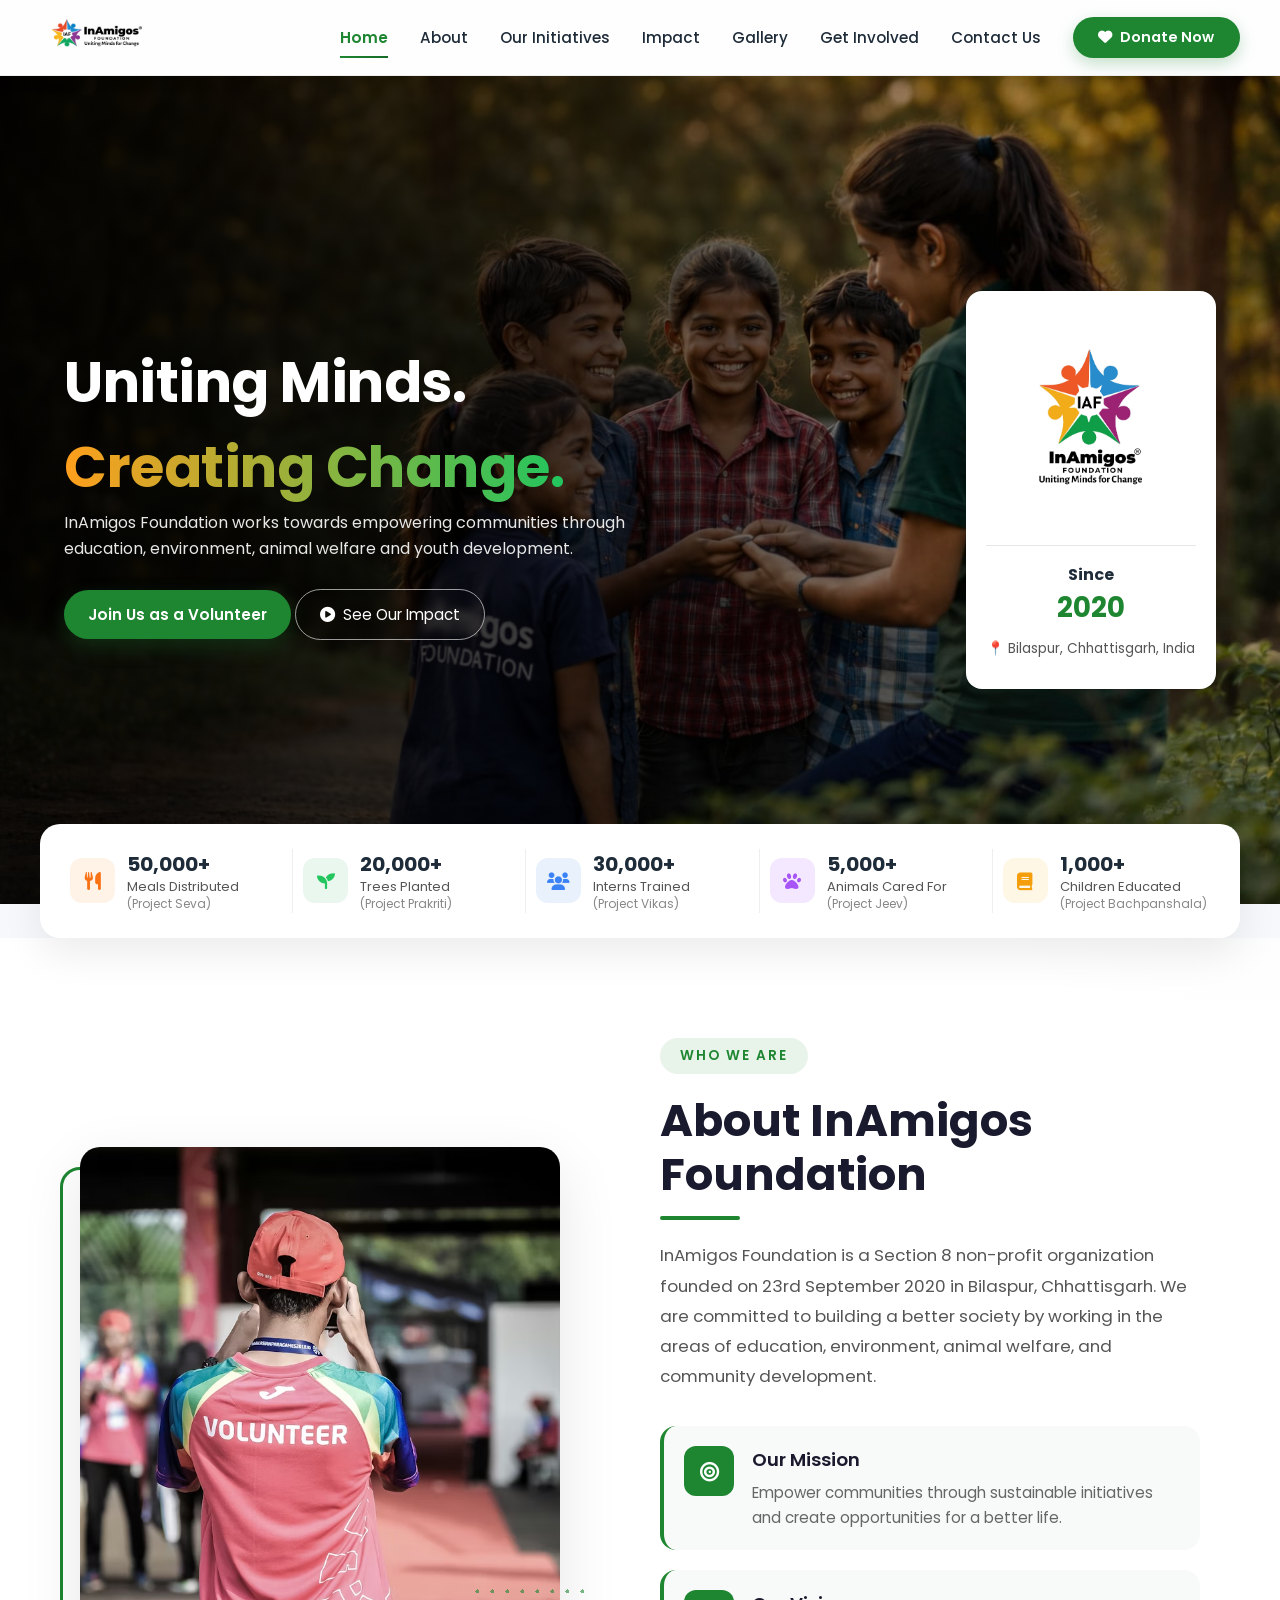
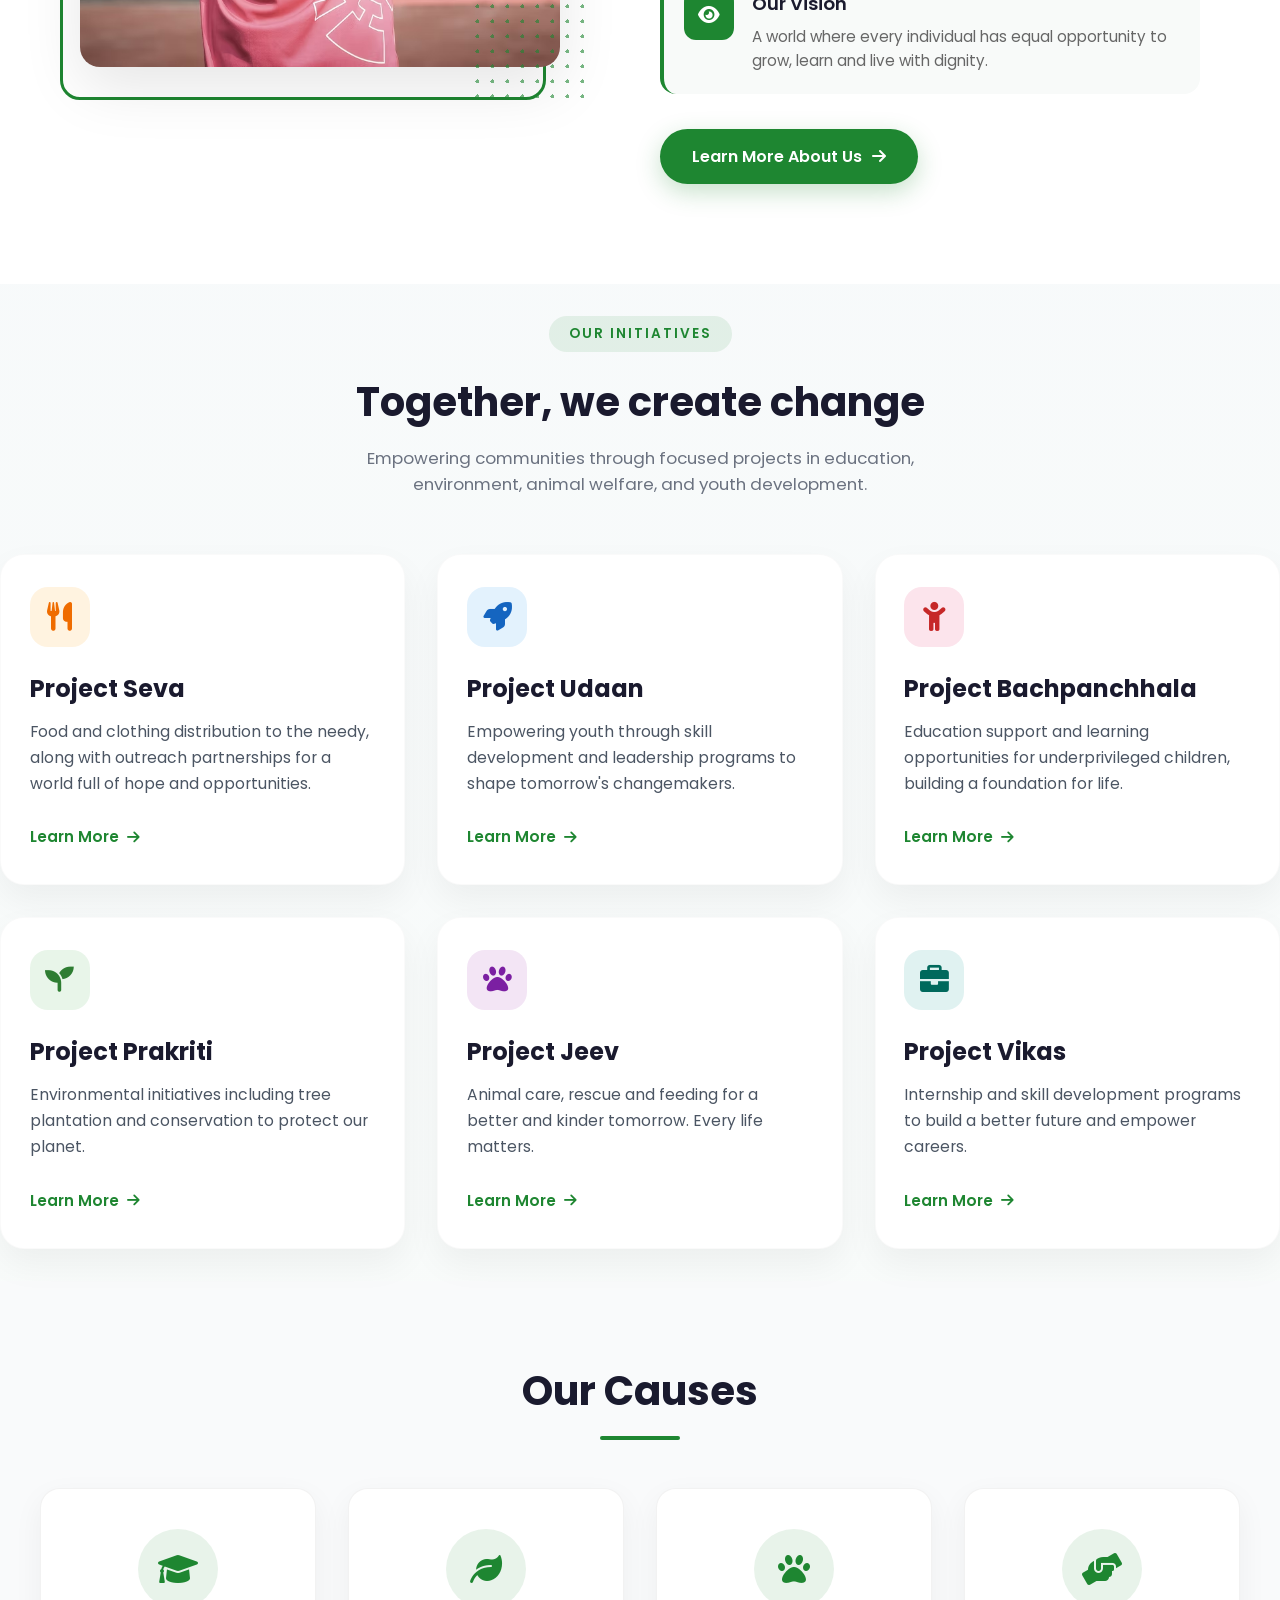
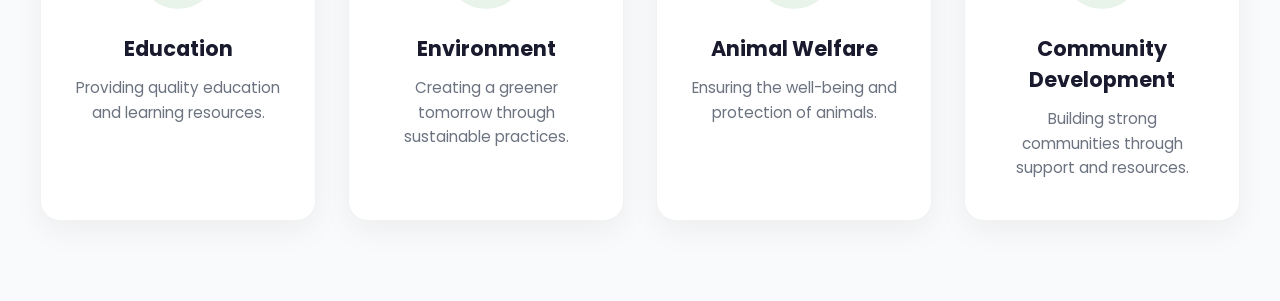
==== commit 8523834e: "adding impacts section" ====
--- a/project-folder/index.html
+++ b/project-folder/index.html
@@ -288,6 +288,46 @@
       </div>
     </section>
 
+    <!-- OUR CAUSES SECTION -->
+    <section class="causes-section" id="impact">
+      <div class="causes-container">
+        <h2 class="causes-heading">Our Causes</h2>
+        <div class="causes-grid">
+          <div class="cause-card">
+            <div class="cause-icon">
+              <i class="fas fa-graduation-cap"></i>
+            </div>
+            <h3 class="cause-title">Education</h3>
+            <p class="cause-description">Providing quality education and learning resources.</p>
+          </div>
+
+          <div class="cause-card">
+            <div class="cause-icon">
+              <i class="fas fa-leaf"></i>
+            </div>
+            <h3 class="cause-title">Environment</h3>
+            <p class="cause-description">Creating a greener tomorrow through sustainable practices.</p>
+          </div>
+
+          <div class="cause-card">
+            <div class="cause-icon">
+              <i class="fas fa-paw"></i>
+            </div>
+            <h3 class="cause-title">Animal Welfare</h3>
+            <p class="cause-description">Ensuring the well-being and protection of animals.</p>
+          </div>
+
+          <div class="cause-card">
+            <div class="cause-icon">
+              <i class="fas fa-hands-helping"></i>
+            </div>
+            <h3 class="cause-title">Community Development</h3>
+            <p class="cause-description">Building strong communities through support and resources.</p>
+          </div>
+        </div>
+      </div>
+    </section>
+
 
     <script src="script.js"></script>
 </body>
--- a/project-folder/style.css
+++ b/project-folder/style.css
@@ -1267,4 +1267,99 @@
     .card-title {
         font-size: 1.3rem;
     }
-}+}
+
+/* OUR CAUSES SECTION */
+    .causes-section {
+      padding: 80px 20px;
+      background: #f9fafb;
+    }
+
+    .causes-container {
+      max-width: 1200px;
+      margin: 0 auto;
+    }
+
+    .causes-heading {
+      text-align: center;
+      font-size: 2.5rem;
+      font-weight: 700;
+      color: #1a1a2e;
+      margin-bottom: 3rem;
+      position: relative;
+    }
+
+    .causes-heading::after {
+      content: '';
+      display: block;
+      width: 80px;
+      height: 4px;
+      background: #1e8631;
+      margin: 15px auto 0;
+      border-radius: 2px;
+    }
+
+    .causes-grid {
+      display: grid;
+      grid-template-columns: repeat(auto-fit, minmax(250px, 1fr));
+      gap: 2rem;
+    }
+
+    .cause-card {
+      background: #ffffff;
+      border-radius: 20px;
+      padding: 2.5rem 2rem;
+      text-align: center;
+      box-shadow: 0 10px 30px rgba(0, 0, 0, 0.05);
+      transition: all 0.3s ease;
+      border: 1px solid rgba(0, 0, 0, 0.05);
+    }
+
+    .cause-card:hover {
+      transform: translateY(-10px);
+      box-shadow: 0 20px 40px rgba(0, 0, 0, 0.1);
+      border-color: rgba(30, 134, 49, 0.2);
+    }
+
+    .cause-icon {
+      width: 80px;
+      height: 80px;
+      border-radius: 50%;
+      display: flex;
+      align-items: center;
+      justify-content: center;
+      margin: 0 auto 1.5rem;
+      font-size: 2rem;
+      background: rgba(30, 134, 49, 0.1);
+      color: #1e8631;
+      transition: all 0.3s ease;
+    }
+
+    .cause-card:hover .cause-icon {
+      background: #1e8631;
+      color: #ffffff;
+      transform: rotate(360deg);
+    }
+
+    .cause-title {
+      font-size: 1.3rem;
+      font-weight: 700;
+      color: #1a1a2e;
+      margin-bottom: 0.8rem;
+    }
+
+    .cause-description {
+      font-size: 0.95rem;
+      color: #6b7280;
+      line-height: 1.6;
+    }
+
+    @media (max-width: 768px) {
+      .causes-heading {
+        font-size: 2rem;
+      }
+
+      .cause-card {
+        padding: 2rem 1.5rem;
+      }
+    }
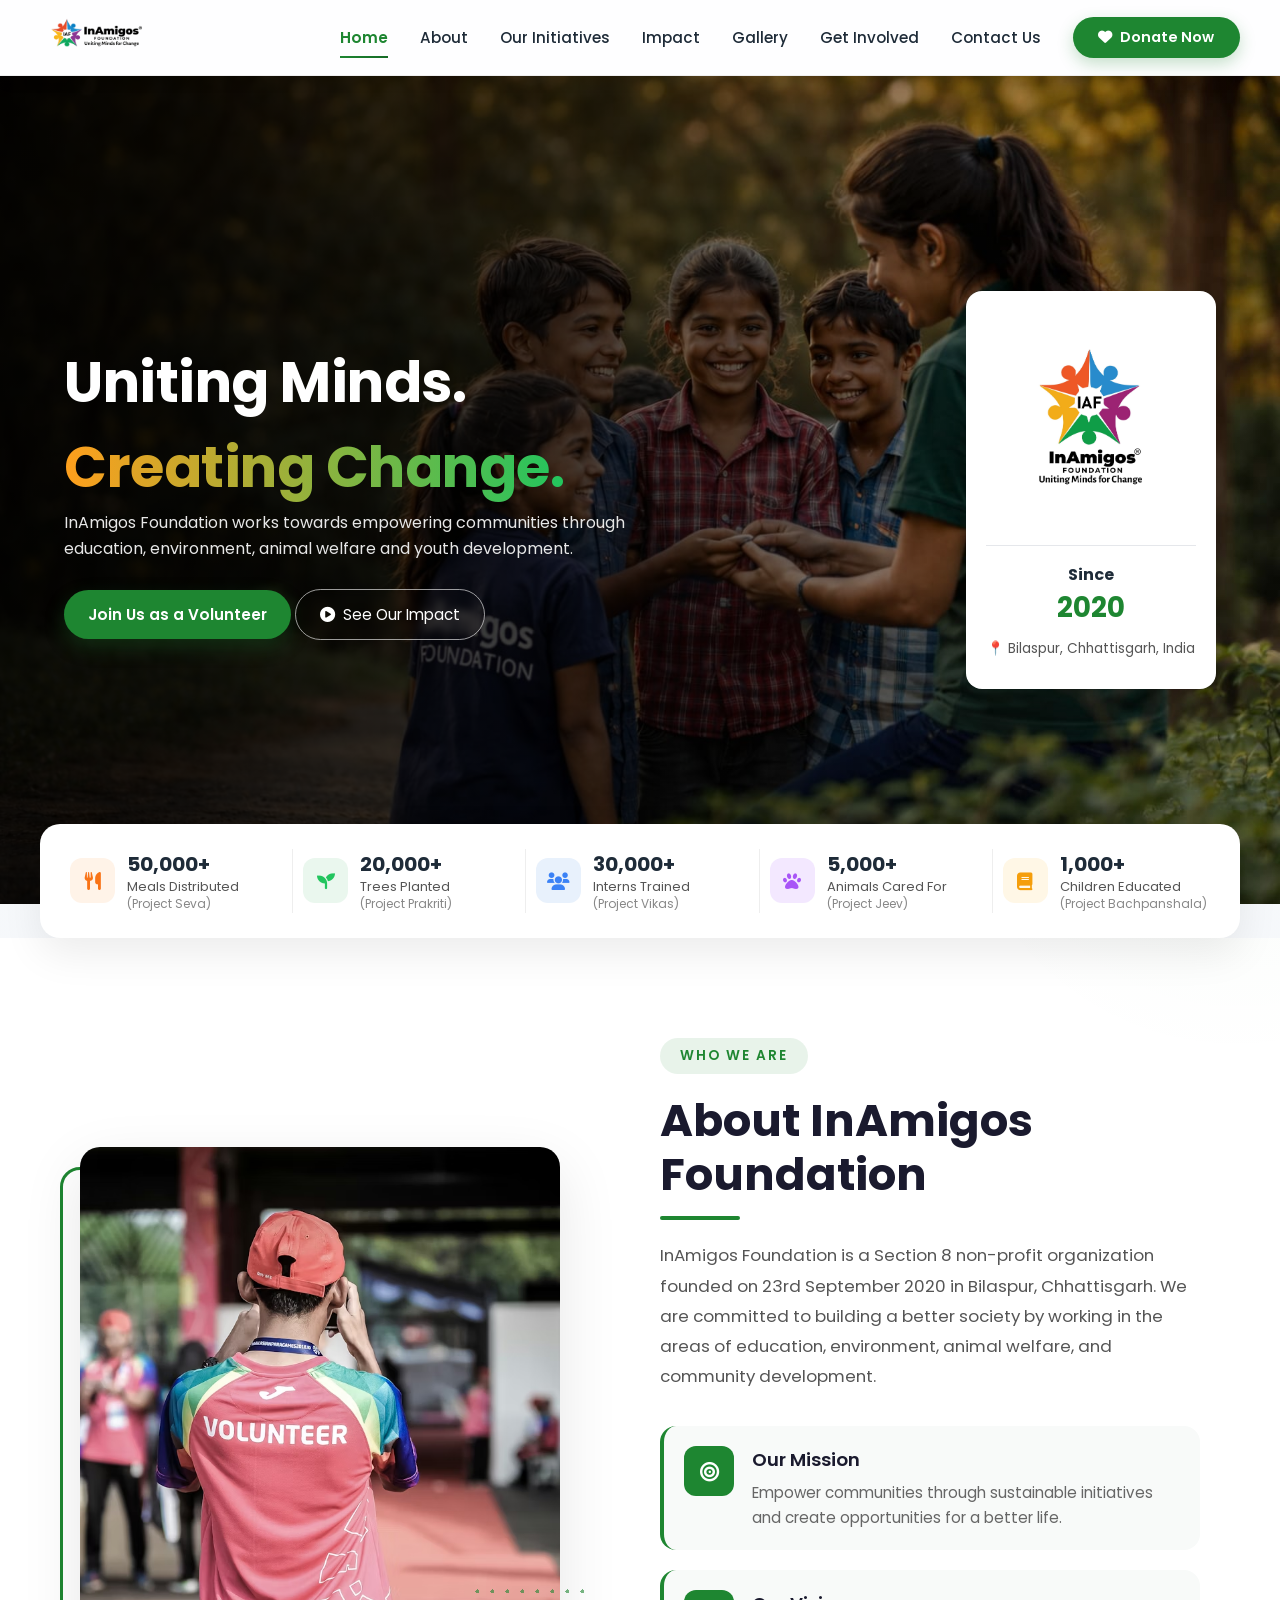
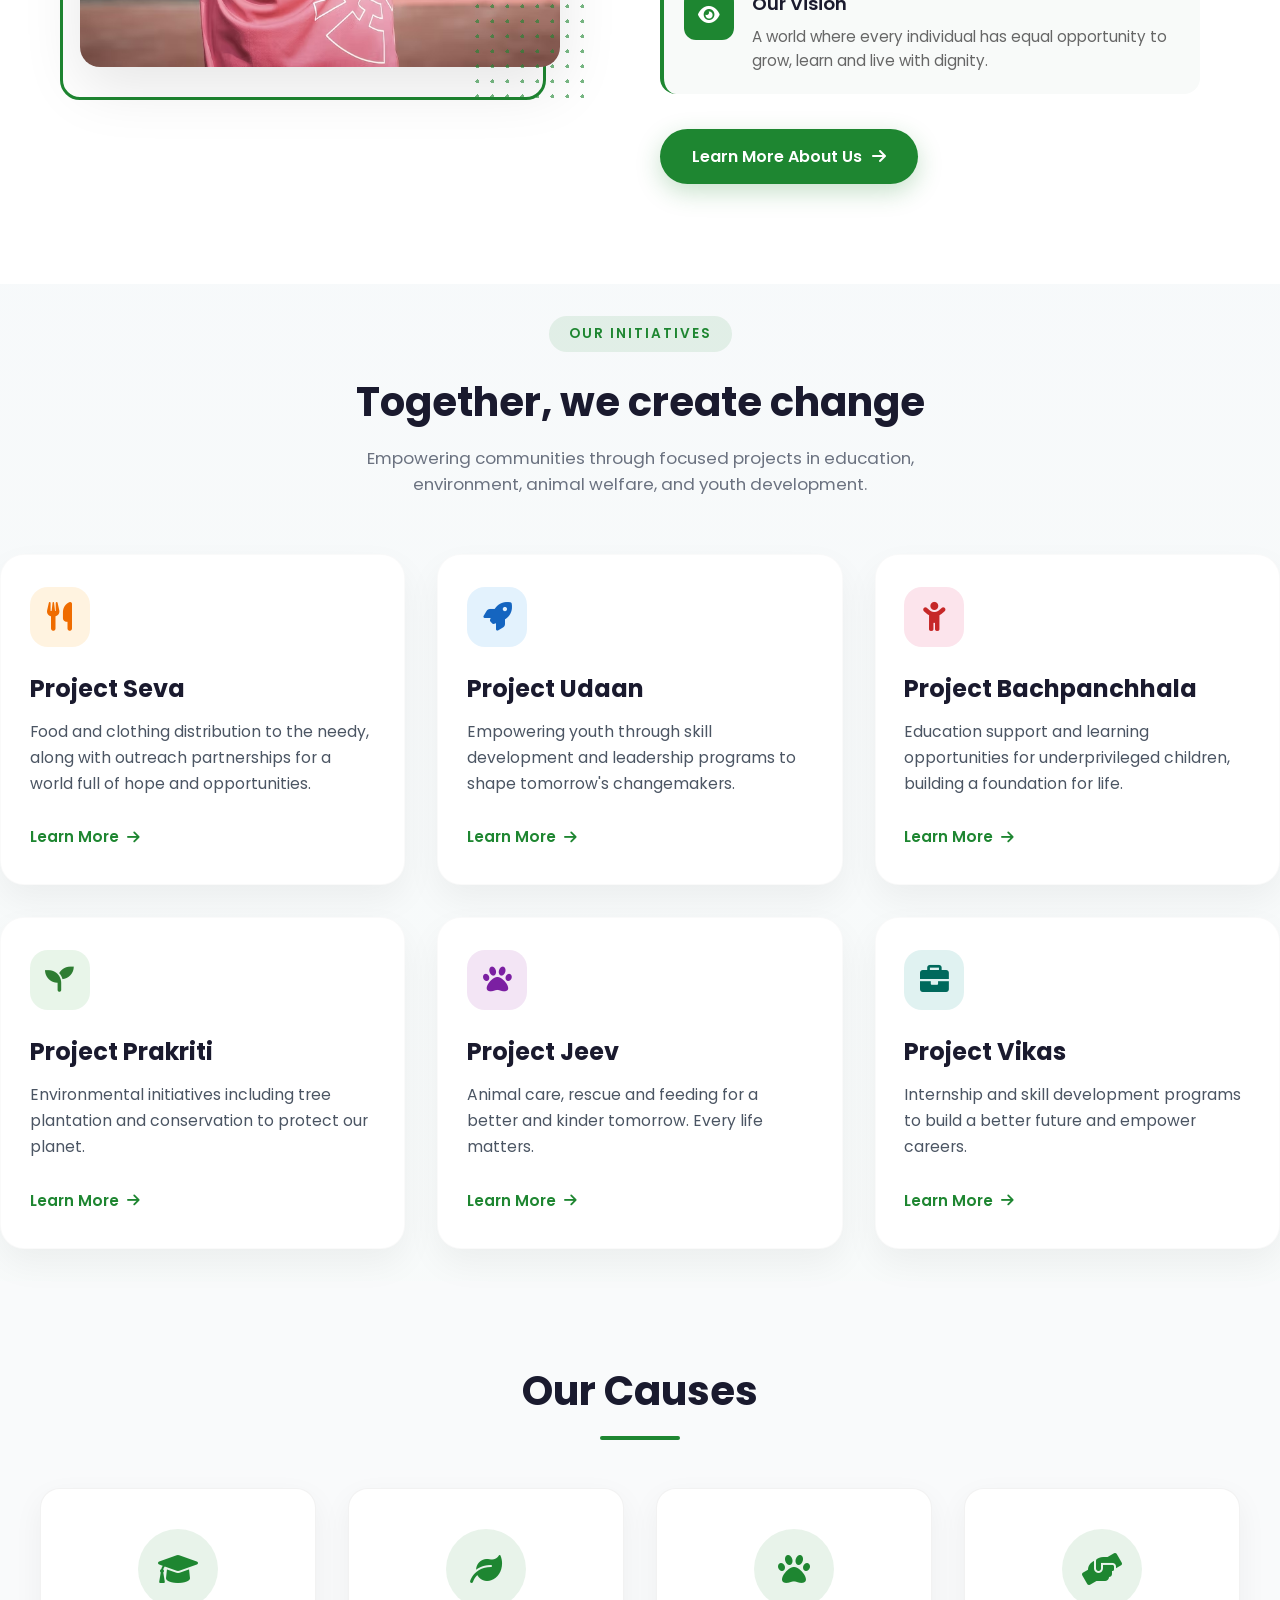
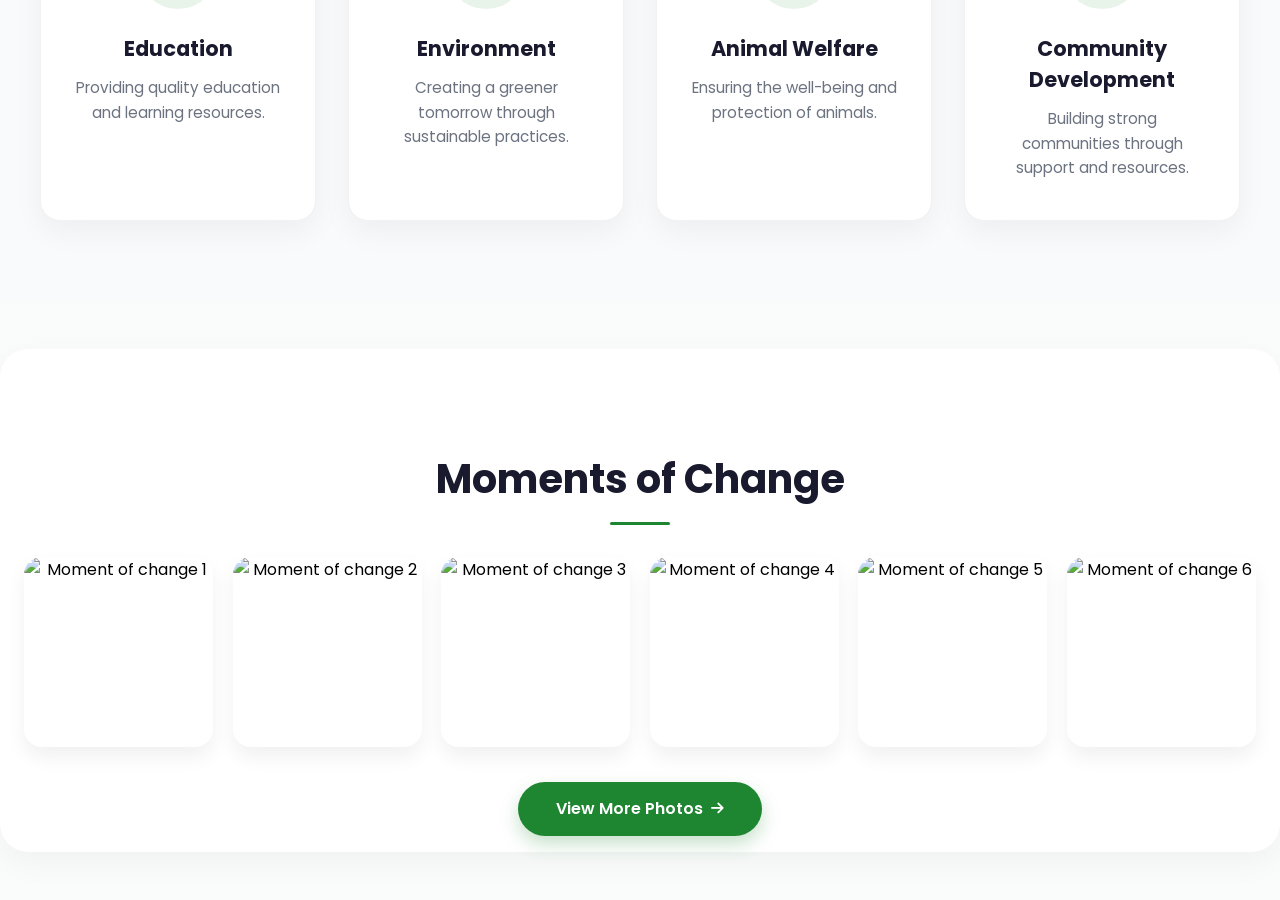
==== commit 158713fe: "adding gallary section" ====
--- a/project-folder/index.html
+++ b/project-folder/index.html
@@ -328,6 +328,37 @@
       </div>
     </section>
 
+    <!-- MOMENTS OF CHANGE SECTION -->
+    <section class="moments-section" id="gallery">
+      <div class="moments">
+
+        <h2 class="moments-heading">Moments of Change</h2>
+        <div class="photo-grid">
+          <div class="photo-item">
+            <img src="https://inamigosfoundation.org.in/public/storage/gallery/1738054440.jpg" alt="Moment of change 1">
+          </div>
+          <div class="photo-item">
+            <img src="https://inamigosfoundation.org.in/public/storage/gallery/1738048982.jpg" alt="Moment of change 2">
+          </div>
+          <div class="photo-item">
+            <img src="https://inamigosfoundation.org.in/public/storage/gallery/1738238755.JPG" alt="Moment of change 3">
+          </div>
+          <div class="photo-item">
+            <img src="https://inamigosfoundation.org.in/public/storage/gallery/1743051382.jpg" alt="Moment of change 4">
+          </div>
+          <div class="photo-item">
+            <img src="https://inamigosfoundation.org.in/public/storage/gallery/1738299164.jpg" alt="Moment of change 5">
+          </div>
+          <div class="photo-item">
+            <img src="https://inamigosfoundation.org.in/public/storage/gallery/1743051449.jpg" alt="Moment of change 6">
+          </div>
+        </div>
+      </div>
+      <a href="#" class="view-more-btn">
+        View More Photos <i class="fas fa-arrow-right"></i>
+      </a>
+    </section>
+
 
     <script src="script.js"></script>
 </body>
--- a/project-folder/style.css
+++ b/project-folder/style.css
@@ -1362,4 +1362,105 @@
       .cause-card {
         padding: 2rem 1.5rem;
       }
-    }+    }
+
+    /* MOMENTS OF CHANGE SECTION */
+    .moments {
+      padding-top: 84px;
+    }
+
+    .moments-section {
+      width: 100%;
+      max-width: 1280px;
+      margin: 3rem auto;
+      padding: 1rem 1.5rem;
+      background: #ffffff;
+      border-radius: 28px;
+      box-shadow: 0 12px 30px rgba(0, 0, 0, 0.04);
+      text-align: center;
+    }
+
+    .moments-heading {
+      font-size: 2.5rem;
+      font-weight: 700;
+      color: #1a1a2e;
+      margin-bottom: 2rem;
+      position: relative;
+      display: inline-block;
+    }
+
+    .moments-heading::after {
+      content: '';
+      display: block;
+      width: 60px;
+      height: 3px;
+      background: #1e8631;
+      margin: 0.8rem auto 0;
+      border-radius: 3px;
+    }
+
+    .photo-grid {
+      display: grid;
+      grid-template-columns: repeat(auto-fit, minmax(160px, 1fr));
+      gap: 1.2rem;
+      margin-bottom: 2.2rem;
+    }
+
+    .photo-item {
+      border-radius: 18px;
+      overflow: hidden;
+      aspect-ratio: 1 / 1;
+      box-shadow: 0 10px 20px rgba(0, 0, 0, 0.06);
+      transition: transform 0.25s ease, box-shadow 0.25s ease;
+    }
+
+    .photo-item:hover {
+      transform: scale(1.02);
+      box-shadow: 0 15px 30px rgba(0, 0, 0, 0.1);
+    }
+
+    .photo-item img {
+      width: 100%;
+      height: 100%;
+      object-fit: cover;
+      display: block;
+    }
+
+    .view-more-btn {
+      display: inline-flex;
+      align-items: center;
+      gap: 0.5rem;
+      background: #1e8631;
+      color: #fff;
+      padding: 0.9rem 2.4rem;
+      border-radius: 50px;
+      text-decoration: none;
+      font-weight: 600;
+      font-size: 1rem;
+      box-shadow: 0 8px 18px rgba(30, 134, 49, 0.25);
+      transition: background 0.2s ease, transform 0.2s ease;
+    }
+
+    .view-more-btn i {
+      font-size: 0.9rem;
+      transition: transform 0.2s ease;
+    }
+
+    .view-more-btn:hover {
+      background: #166b27;
+      transform: translateY(-2px);
+    }
+
+    .view-more-btn:hover i {
+      transform: translateX(4px);
+    }
+
+    @media (max-width: 600px) {
+      .moments-heading {
+        font-size: 2rem;
+      }
+
+      .photo-grid {
+        gap: 0.8rem;
+      }
+    }
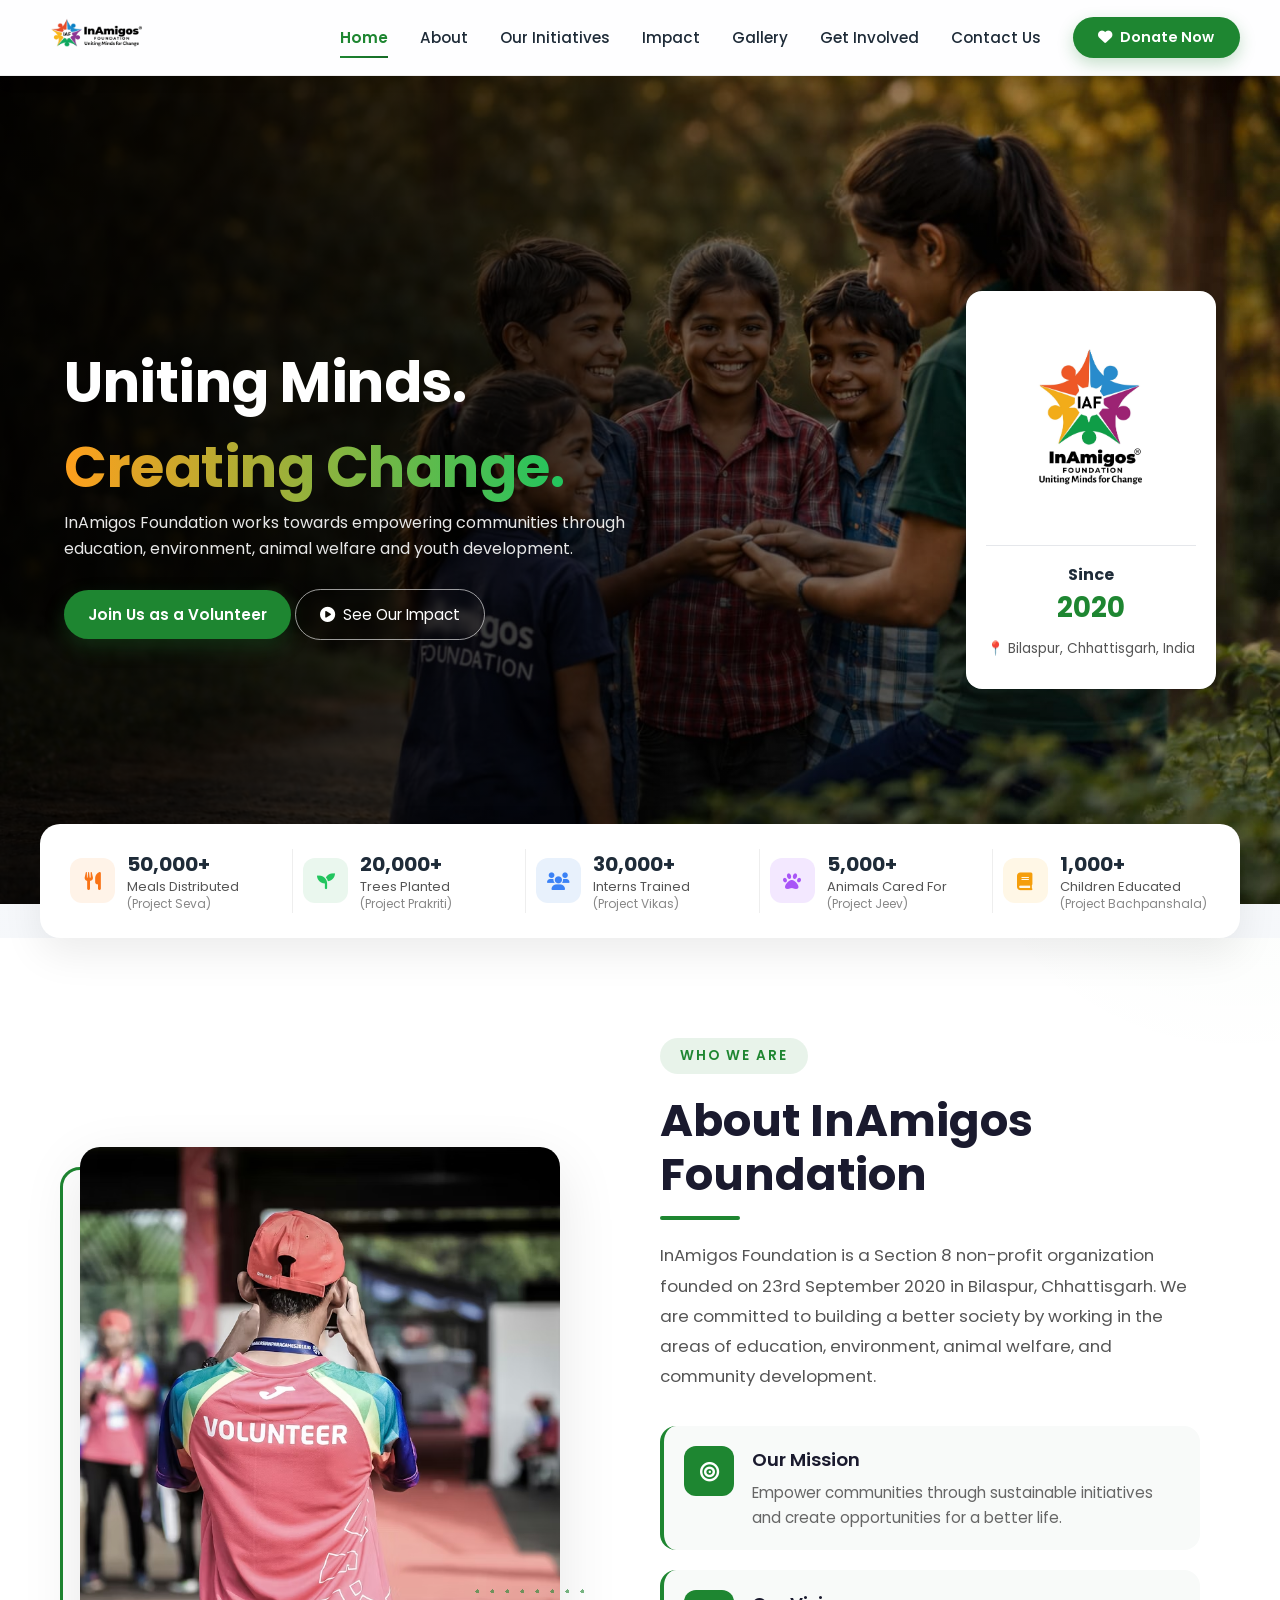
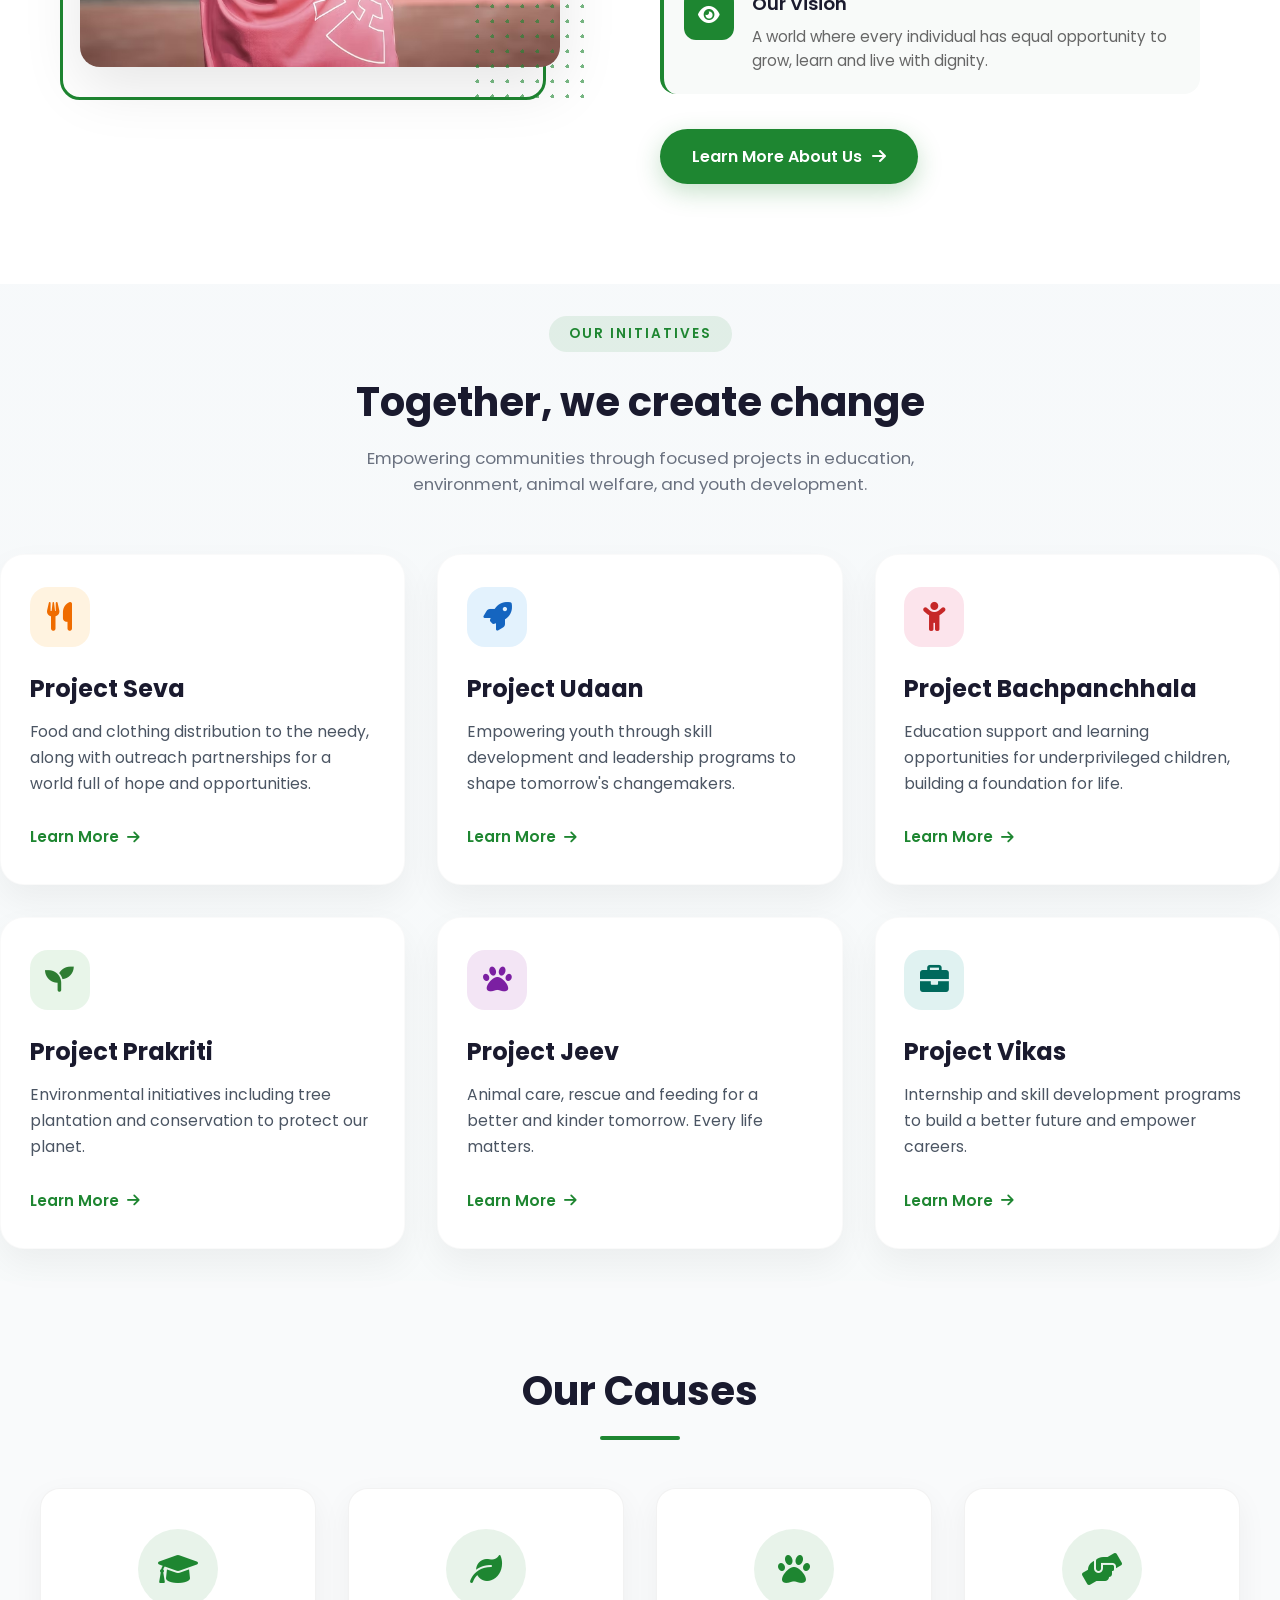
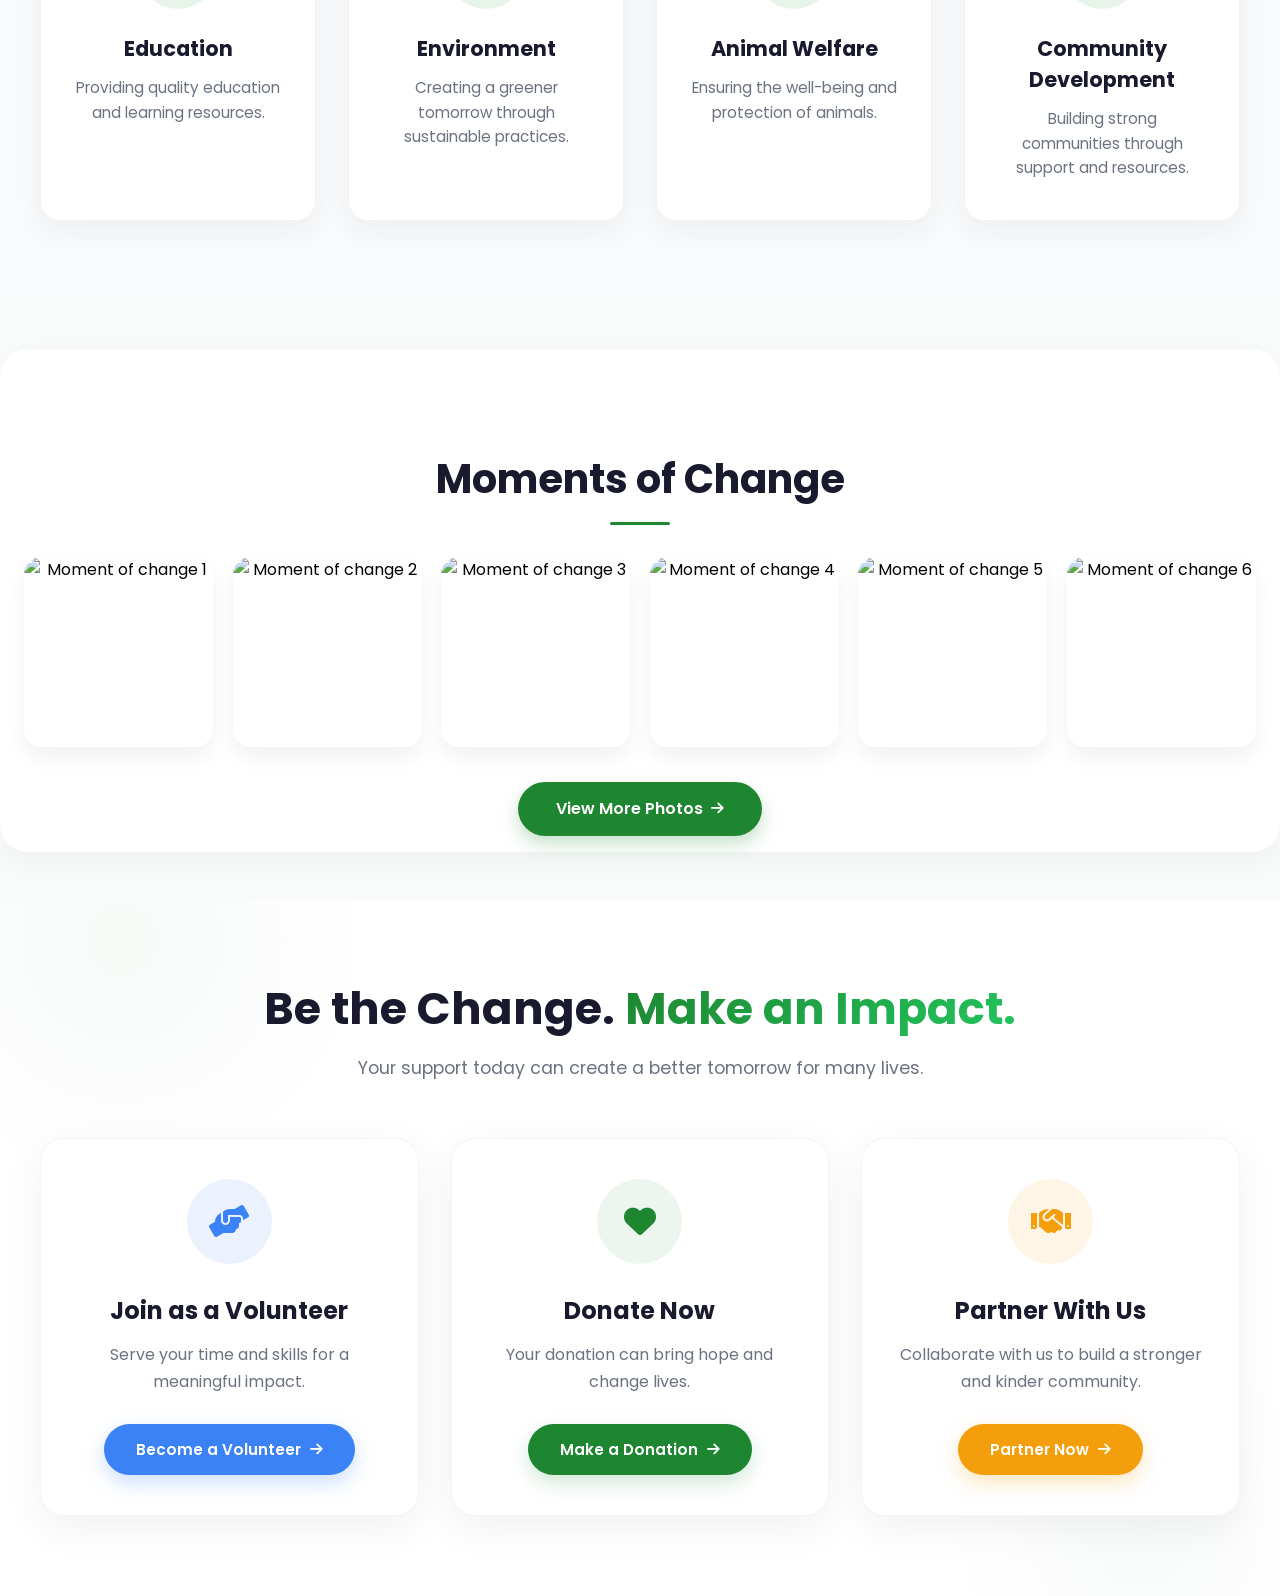
==== commit 27f0898a: "adding CTA section" ====
--- a/project-folder/index.html
+++ b/project-folder/index.html
@@ -354,11 +354,63 @@
           </div>
         </div>
       </div>
-      <a href="#" class="view-more-btn">
+      <a target="_blank" href="gallary.html" class="view-more-btn">
         View More Photos <i class="fas fa-arrow-right"></i>
       </a>
     </section>
 
+    <!-- ==================== CALL TO ACTION SECTION ==================== -->
+    <section class="cta-section" id="get-involved">
+      <div class="cta-container">
+        <div class="cta-header">
+          <h2 class="cta-title">Be the Change. <span>Make an Impact.</span></h2>
+          <p class="cta-subtitle">Your support today can create a better tomorrow for many lives.</p>
+        </div>
+
+        <div class="cta-cards">
+          <!-- Join as Volunteer -->
+          <div class="cta-card volunteer">
+            <div class="cta-card-icon">
+              <i class="fas fa-hands-helping"></i>
+            </div>
+            <h3 class="cta-card-title">Join as a Volunteer</h3>
+            <p class="cta-card-description">Serve your time and skills for a meaningful impact.</p>
+            <a target="_blank"
+              href="https://docs.google.com/forms/d/e/1FAIpQLScAgWgiWEjMm5N5HO9f-kF5_MNCsFu0AjfF9-sFnWGYdJG7Jg/viewform"
+              class="cta-card-btn">
+              Become a Volunteer <i class="fas fa-arrow-right"></i>
+            </a>
+          </div>
+
+          <!-- Donate Now -->
+          <div class="cta-card">
+            <div class="cta-card-icon">
+              <i class="fas fa-heart"></i>
+            </div>
+            <h3 class="cta-card-title">Donate Now</h3>
+            <p class="cta-card-description">Your donation can bring hope and change lives.</p>
+            <a target="_blank" href="https://pages.razorpay.com/pl_H621G6ea64ZMl7/view" class="cta-card-btn">
+              Make a Donation <i class="fas fa-arrow-right"></i>
+            </a>
+          </div>
+
+          <!-- Partner With Us -->
+          <div class="cta-card partner">
+            <div class="cta-card-icon">
+              <i class="fas fa-handshake"></i>
+            </div>
+            <h3 class="cta-card-title">Partner With Us</h3>
+            <p class="cta-card-description">Collaborate with us to build a stronger and kinder community.</p>
+            <a target="_blank" href="partner.html" class="cta-card-btn">
+              Partner Now <i class="fas fa-arrow-right"></i>
+            </a>
+          </div>
+        </div>
+      </div>
+    </section>
+  </main>
+
+
 
     <script src="script.js"></script>
 </body>
--- a/project-folder/style.css
+++ b/project-folder/style.css
@@ -1464,3 +1464,340 @@
         gap: 0.8rem;
       }
     }
+
+    /* ========== CALL TO ACTION SECTION ========== */
+    .cta-section {
+      padding: 80px 20px;
+      background: #ffffff;
+      position: relative;
+      overflow: hidden;
+    }
+
+    .cta-section::before {
+      content: '';
+      position: absolute;
+      top: -30%;
+      left: -10%;
+      width: 500px;
+      height: 500px;
+      background: radial-gradient(circle, rgba(30, 134, 49, 0.04) 0%, transparent 70%);
+      border-radius: 50%;
+      pointer-events: none;
+    }
+
+    .cta-section::after {
+      content: '';
+      position: absolute;
+      bottom: -20%;
+      right: -5%;
+      width: 400px;
+      height: 400px;
+      background: radial-gradient(circle, rgba(30, 134, 49, 0.03) 0%, transparent 70%);
+      border-radius: 50%;
+      pointer-events: none;
+    }
+
+    .cta-container {
+      max-width: 1200px;
+      margin: 0 auto;
+      position: relative;
+      z-index: 2;
+    }
+
+    .cta-header {
+      text-align: center;
+      margin-bottom: 3.5rem;
+    }
+
+    .cta-title {
+      font-size: 2.8rem;
+      font-weight: 700;
+      color: #1a1a2e;
+      line-height: 1.3;
+      margin-bottom: 1rem;
+    }
+
+    .cta-title span {
+      background: linear-gradient(135deg, #1e8631, #22c55e);
+      -webkit-background-clip: text;
+      -webkit-text-fill-color: transparent;
+      background-clip: text;
+    }
+
+    .cta-subtitle {
+      font-size: 1.1rem;
+      color: #6b7280;
+      max-width: 600px;
+      margin: 0 auto;
+      line-height: 1.6;
+    }
+
+    .cta-cards {
+      display: grid;
+      grid-template-columns: repeat(auto-fit, minmax(280px, 1fr));
+      gap: 2rem;
+      margin-top: 1rem;
+    }
+
+    .cta-card {
+      background: #ffffff;
+      border-radius: 24px;
+      padding: 2.5rem 2rem;
+      text-align: center;
+      box-shadow: 0 12px 40px rgba(0, 0, 0, 0.06);
+      transition: all 0.35s ease;
+      border: 1px solid rgba(0, 0, 0, 0.04);
+      position: relative;
+      overflow: hidden;
+      display: flex;
+      flex-direction: column;
+      align-items: center;
+    }
+
+    .cta-card::before {
+      content: '';
+      position: absolute;
+      top: 0;
+      left: 0;
+      right: 0;
+      height: 5px;
+      background: linear-gradient(90deg, #1e8631, #22c55e, #1e8631);
+      background-size: 200% 100%;
+      transform: scaleX(0);
+      transform-origin: center;
+      transition: transform 0.4s ease;
+    }
+
+    .cta-card:hover::before {
+      transform: scaleX(1);
+    }
+
+    .cta-card:hover {
+      transform: translateY(-12px);
+      box-shadow: 0 25px 50px rgba(30, 134, 49, 0.15);
+      border-color: rgba(30, 134, 49, 0.15);
+    }
+
+    .cta-card-icon {
+      width: 85px;
+      height: 85px;
+      border-radius: 50%;
+      display: flex;
+      align-items: center;
+      justify-content: center;
+      font-size: 2rem;
+      margin-bottom: 1.8rem;
+      background: rgba(30, 134, 49, 0.08);
+      color: #1e8631;
+      transition: all 0.4s ease;
+      position: relative;
+      z-index: 1;
+    }
+
+    .cta-card:hover .cta-card-icon {
+      background: #1e8631;
+      color: #ffffff;
+      transform: scale(1.1) rotate(5deg);
+      box-shadow: 0 12px 30px rgba(30, 134, 49, 0.35);
+    }
+
+    .cta-card-title {
+      font-size: 1.5rem;
+      font-weight: 700;
+      color: #1a1a2e;
+      margin-bottom: 0.8rem;
+      transition: color 0.3s ease;
+    }
+
+    .cta-card:hover .cta-card-title {
+      color: #1e8631;
+    }
+
+    .cta-card-description {
+      font-size: 1rem;
+      color: #6b7280;
+      line-height: 1.7;
+      margin-bottom: 1.8rem;
+      flex-grow: 1;
+    }
+
+    .cta-card-btn {
+      display: inline-flex;
+      align-items: center;
+      gap: 0.6rem;
+      padding: 0.9rem 2rem;
+      background: #1e8631;
+      color: #ffffff;
+      text-decoration: none;
+      border-radius: 50px;
+      font-weight: 600;
+      font-size: 0.95rem;
+      transition: all 0.3s ease;
+      box-shadow: 0 8px 20px rgba(30, 134, 49, 0.2);
+      margin-top: auto;
+      white-space: nowrap;
+    }
+
+    .cta-card-btn i {
+      transition: transform 0.3s ease;
+      font-size: 0.9rem;
+    }
+
+    .cta-card-btn:hover {
+      background: #166b27;
+      transform: translateY(-2px);
+      box-shadow: 0 12px 28px rgba(30, 134, 49, 0.35);
+    }
+
+    .cta-card-btn:hover i {
+      transform: translateX(5px);
+    }
+
+    /* Volunteer card accent */
+    .cta-card.volunteer .cta-card-icon {
+      background: rgba(59, 130, 246, 0.1);
+      color: #3b82f6;
+    }
+
+    .cta-card.volunteer:hover .cta-card-icon {
+      background: #3b82f6;
+      color: #fff;
+      box-shadow: 0 12px 30px rgba(59, 130, 246, 0.4);
+    }
+
+    .cta-card.volunteer .cta-card-btn {
+      background: #3b82f6;
+      box-shadow: 0 8px 20px rgba(59, 130, 246, 0.25);
+    }
+
+    .cta-card.volunteer .cta-card-btn:hover {
+      background: #2563eb;
+    }
+
+    .cta-card.volunteer:hover .cta-card-title {
+      color: #3b82f6;
+    }
+
+    /* Partner card accent */
+    .cta-card.partner .cta-card-icon {
+      background: rgba(245, 158, 11, 0.1);
+      color: #f59e0b;
+    }
+
+    .cta-card.partner:hover .cta-card-icon {
+      background: #f59e0b;
+      color: #fff;
+      box-shadow: 0 12px 30px rgba(245, 158, 11, 0.4);
+    }
+
+    .cta-card.partner .cta-card-btn {
+      background: #f59e0b;
+      box-shadow: 0 8px 20px rgba(245, 158, 11, 0.25);
+    }
+
+    .cta-card.partner .cta-card-btn:hover {
+      background: #d97706;
+    }
+
+    .cta-card.partner:hover .cta-card-title {
+      color: #f59e0b;
+    }
+
+    @media (max-width: 768px) {
+      .cta-section {
+        padding: 60px 20px;
+      }
+
+      .cta-title {
+        font-size: 2.2rem;
+      }
+
+      .cta-subtitle {
+        font-size: 1rem;
+      }
+
+      .cta-cards {
+        gap: 1.5rem;
+      }
+
+      .cta-card {
+        padding: 2rem 1.5rem;
+      }
+
+      .cta-card-icon {
+        width: 70px;
+        height: 70px;
+        font-size: 1.7rem;
+      }
+
+      .cta-card-title {
+        font-size: 1.3rem;
+      }
+    }
+
+    @media (max-width: 480px) {
+      .cta-section {
+        padding: 50px 15px;
+      }
+
+      .cta-title {
+        font-size: 1.8rem;
+      }
+
+      .cta-header {
+        margin-bottom: 2.5rem;
+      }
+
+      .cta-card {
+        padding: 1.8rem 1.2rem;
+        border-radius: 20px;
+      }
+
+      .cta-card-icon {
+        width: 60px;
+        height: 60px;
+        font-size: 1.5rem;
+        margin-bottom: 1.2rem;
+      }
+
+      .cta-card-title {
+        font-size: 1.2rem;
+      }
+
+      .cta-card-description {
+        font-size: 0.9rem;
+        margin-bottom: 1.2rem;
+      }
+
+      .cta-card-btn {
+        padding: 0.75rem 1.6rem;
+        font-size: 0.9rem;
+      }
+    }
+
+    @media (max-width: 360px) {
+      .cta-title {
+        font-size: 1.6rem;
+      }
+
+      .cta-cards {
+        grid-template-columns: 1fr;
+        gap: 1.2rem;
+      }
+    }
+
+    .skip-link {
+      position: absolute;
+      top: -100px;
+      left: 0;
+      background: #1e8631;
+      color: #fff;
+      padding: 8px 16px;
+      z-index: 9999;
+      text-decoration: none;
+      border-radius: 0 0 8px 0;
+    }
+
+    .skip-link:focus {
+      top: 0;
+    }
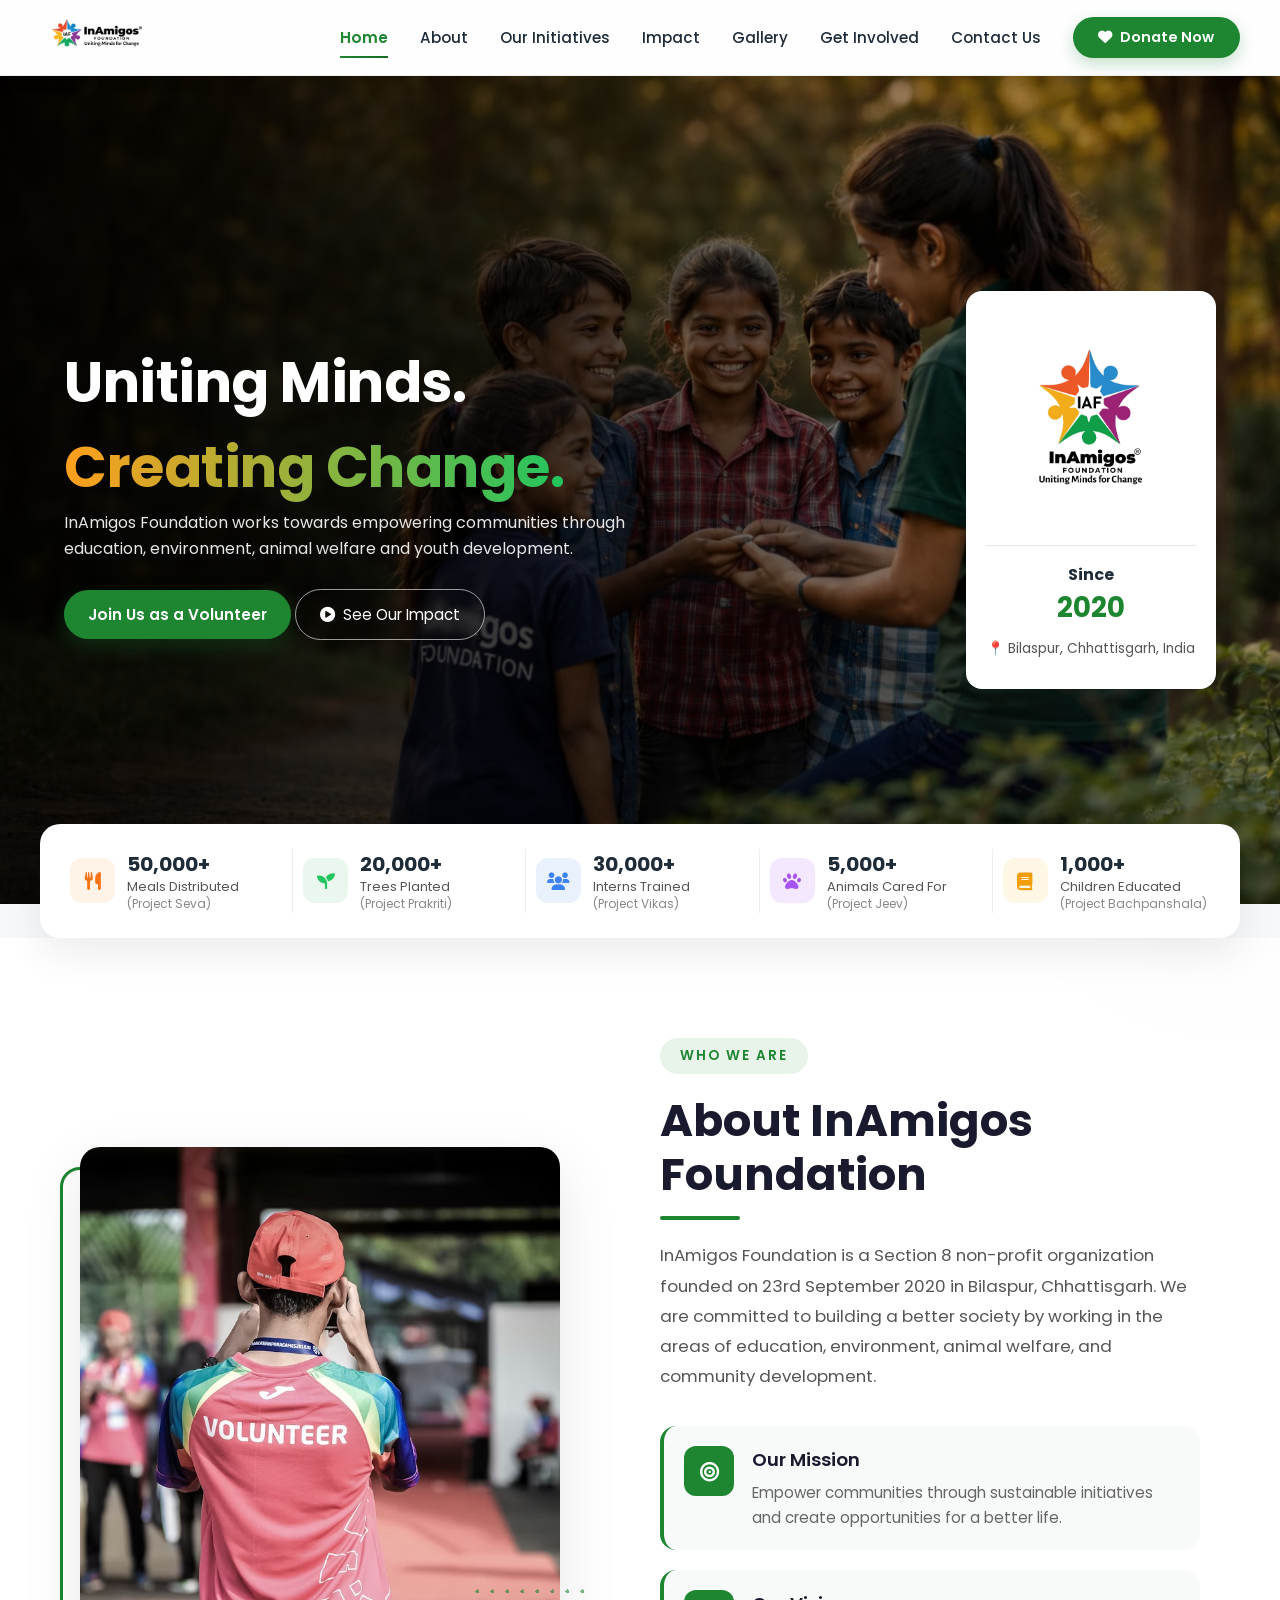
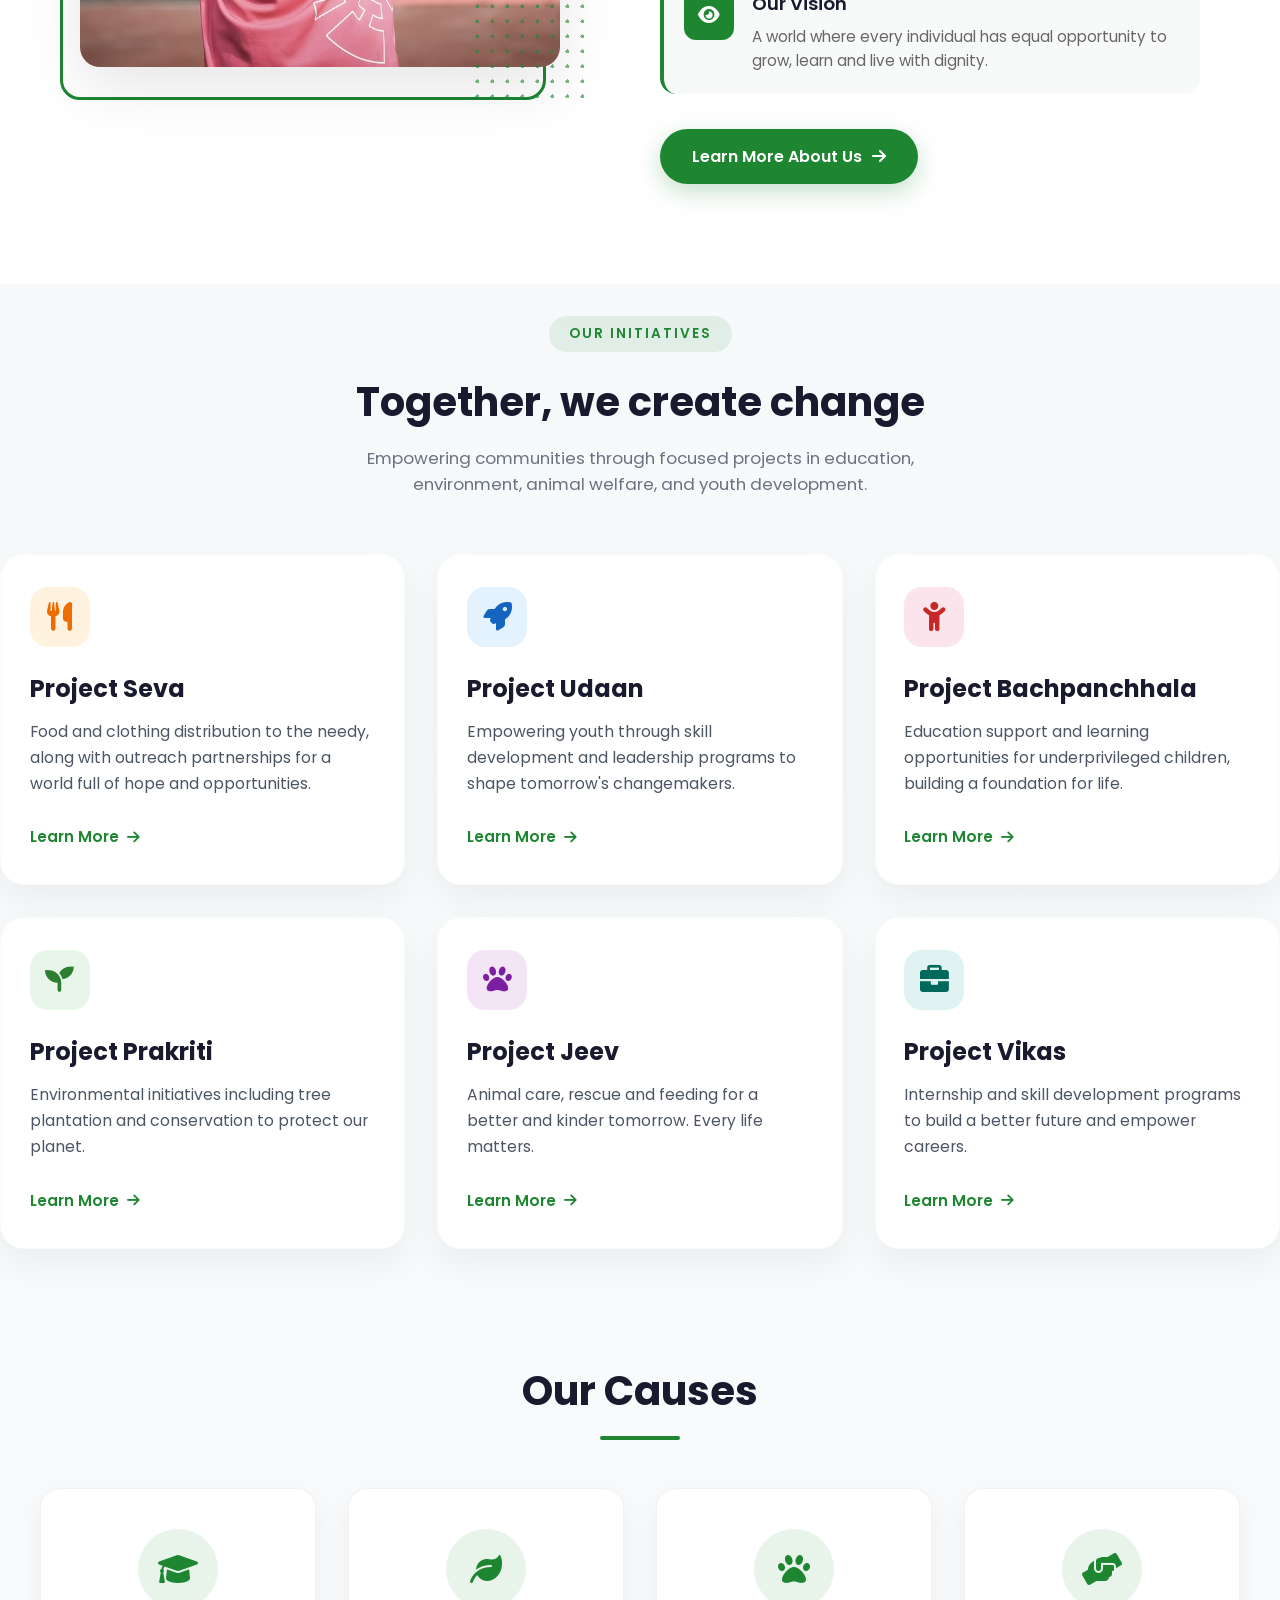
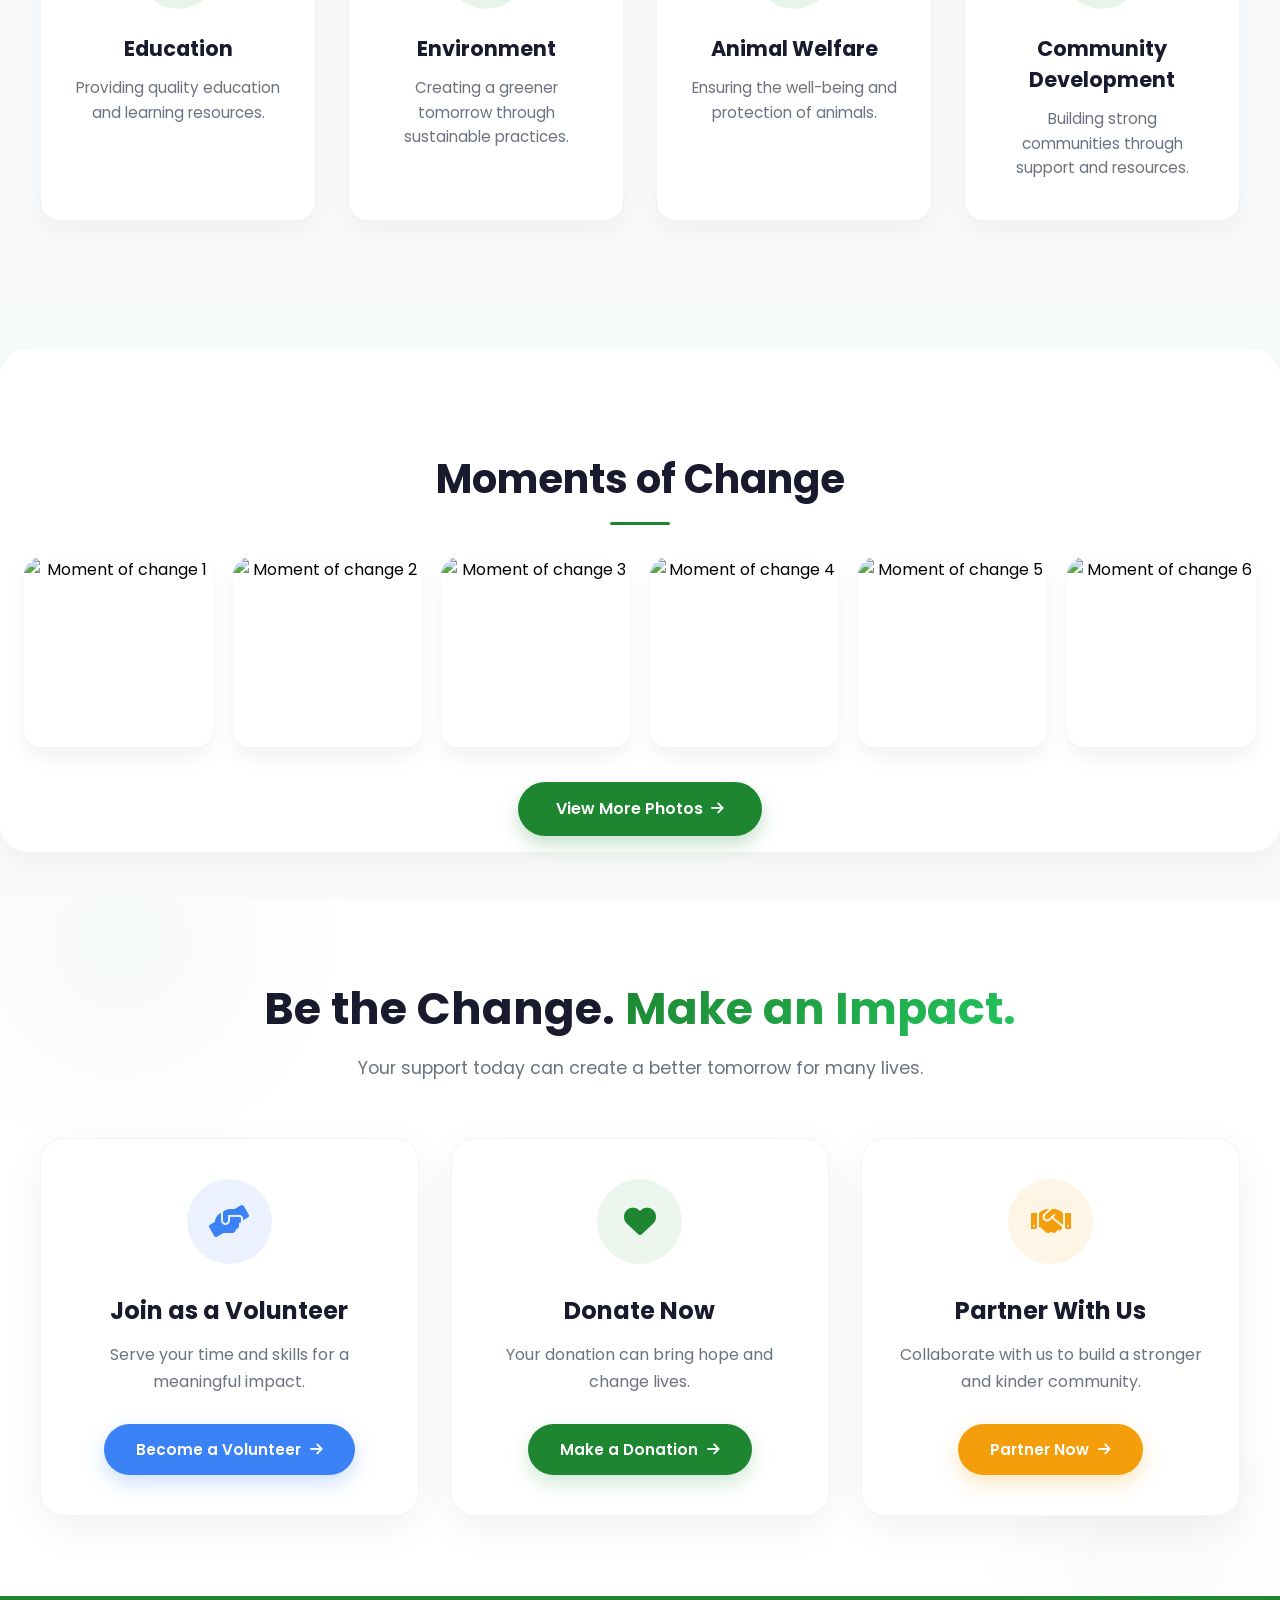
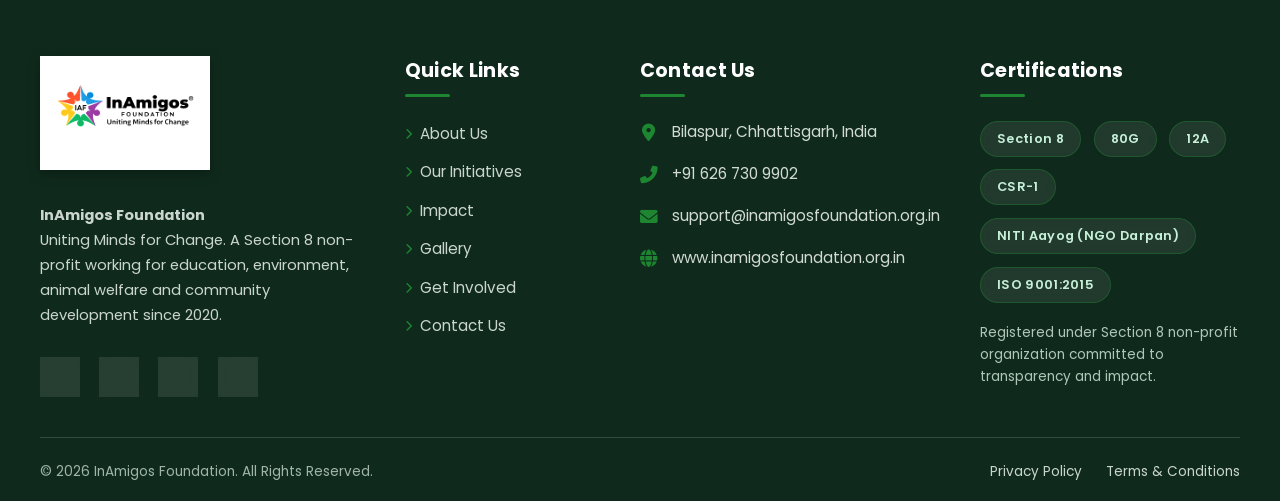
==== commit 798a47e9: "adding footer" ====
--- a/project-folder/index.html
+++ b/project-folder/index.html
@@ -408,11 +408,94 @@
         </div>
       </div>
     </section>
+
+    <footer class="site-footer" id="footer">
+      <div class="footer-container">
+        <!-- Brand & Description -->
+        <div class="footer-brand">
+          <img src="Assets/horizontal-logo.png" alt="InAmigos Foundation Logo" class="footer-logo">
+          <p><strong>InAmigos Foundation</strong><br>Uniting Minds for Change. A Section 8 non-profit working for
+            education, environment, animal welfare and community development since 2020.</p>
+          <div class="social-icons">
+            <a target="_blank" href="https://www.instagram.com/inamigos/" aria-label="Instagram"><i
+                class="fab fa-instagram"></i></a>
+            <a target="_blank" href="https://www.facebook.com/inamigos.inamigos" aria-label="Facebook"><i
+                class="fab fa-facebook-f"></i></a>
+            <a target="_blank" href="https://www.linkedin.com/company/inamigos-foundation/?originalSubdomain=in"
+              aria-label="LinkedIn"><i class="fab fa-linkedin-in"></i></a>
+            <a target="_blank" href="https://www.youtube.com/@inamigosfoundation" aria-label="YouTube"><i
+                class="fab fa-youtube"></i></a>
+          </div>
+        </div>
+
+        <!-- Quick Links -->
+        <div class="footer-column">
+          <h4>Quick Links</h4>
+          <ul class="footer-links">
+            <li><a href="#about"><i class="fas fa-chevron-right"></i> About Us</a></li>
+            <li><a href="#initiatives"><i class="fas fa-chevron-right"></i> Our Initiatives</a></li>
+            <li><a href="#impact"><i class="fas fa-chevron-right"></i> Impact</a></li>
+            <li><a href="#gallery"><i class="fas fa-chevron-right"></i> Gallery</a></li>
+            <li><a href="#get-involved"><i class="fas fa-chevron-right"></i> Get Involved</a></li>
+            <li><a href="#footer"><i class="fas fa-chevron-right"></i> Contact Us</a></li>
+          </ul>
+        </div>
+
+        <!-- Contact Info -->
+        <div class="footer-column">
+          <h4>Contact Us</h4>
+          <div class="contact-info">
+            <div class="contact-item">
+              <i class="fas fa-map-marker-alt"></i>
+              <span>Bilaspur, Chhattisgarh, India</span>
+            </div>
+            <div class="contact-item">
+              <i class="fas fa-phone-alt"></i>
+              <a href="tel:+916267309902">+91 626 730 9902</a>
+            </div>
+            <div class="contact-item">
+              <i class="fas fa-envelope"></i>
+              <a href="mailto:support@inamigosfoundation.org">support@inamigosfoundation.org.in</a>
+            </div>
+            <div class="contact-item">
+              <i class="fas fa-globe"></i>
+              <a href="https://www.inamigosfoundation.org.in" target="_blank"
+                rel="noopener">www.inamigosfoundation.org.in</a>
+            </div>
+          </div>
+        </div>
+
+        <!-- Certifications -->
+        <div class="footer-column">
+          <h4>Certifications</h4>
+          <div class="cert-badges">
+            <span class="cert-badge">Section 8</span>
+            <span class="cert-badge">80G</span>
+            <span class="cert-badge">12A</span>
+            <span class="cert-badge">CSR-1</span>
+            <span class="cert-badge">NITI Aayog (NGO Darpan)</span>
+            <span class="cert-badge">ISO 9001:2015</span>
+          </div>
+          <p style="margin-top: 1.2rem; color: #b0c7b8; font-size: 0.85rem; line-height: 1.6;">
+            Registered under Section 8 non-profit organization committed to transparency and impact.
+          </p>
+        </div>
+      </div>
+
+      <!-- Bottom Bar -->
+      <div class="footer-bottom">
+        <span>© 2026 InAmigos Foundation. All Rights Reserved.</span>
+        <div class="legal-links">
+          <a>Privacy Policy</a>
+          <a>Terms & Conditions</a>
+        </div>
+      </div>
+    </footer>
   </main>
 
 
 
-    <script src="script.js"></script>
+  <script src="script.js"></script>
 </body>
 
 </html>
--- a/project-folder/style.css
+++ b/project-folder/style.css
@@ -1270,534 +1270,795 @@
 }
 
 /* OUR CAUSES SECTION */
-    .causes-section {
-      padding: 80px 20px;
-      background: #f9fafb;
-    }
-
-    .causes-container {
-      max-width: 1200px;
-      margin: 0 auto;
-    }
-
+.causes-section {
+    padding: 80px 20px;
+    background: #f9fafb;
+}
+
+.causes-container {
+    max-width: 1200px;
+    margin: 0 auto;
+}
+
+.causes-heading {
+    text-align: center;
+    font-size: 2.5rem;
+    font-weight: 700;
+    color: #1a1a2e;
+    margin-bottom: 3rem;
+    position: relative;
+}
+
+.causes-heading::after {
+    content: '';
+    display: block;
+    width: 80px;
+    height: 4px;
+    background: #1e8631;
+    margin: 15px auto 0;
+    border-radius: 2px;
+}
+
+.causes-grid {
+    display: grid;
+    grid-template-columns: repeat(auto-fit, minmax(250px, 1fr));
+    gap: 2rem;
+}
+
+.cause-card {
+    background: #ffffff;
+    border-radius: 20px;
+    padding: 2.5rem 2rem;
+    text-align: center;
+    box-shadow: 0 10px 30px rgba(0, 0, 0, 0.05);
+    transition: all 0.3s ease;
+    border: 1px solid rgba(0, 0, 0, 0.05);
+}
+
+.cause-card:hover {
+    transform: translateY(-10px);
+    box-shadow: 0 20px 40px rgba(0, 0, 0, 0.1);
+    border-color: rgba(30, 134, 49, 0.2);
+}
+
+.cause-icon {
+    width: 80px;
+    height: 80px;
+    border-radius: 50%;
+    display: flex;
+    align-items: center;
+    justify-content: center;
+    margin: 0 auto 1.5rem;
+    font-size: 2rem;
+    background: rgba(30, 134, 49, 0.1);
+    color: #1e8631;
+    transition: all 0.3s ease;
+}
+
+.cause-card:hover .cause-icon {
+    background: #1e8631;
+    color: #ffffff;
+    transform: rotate(360deg);
+}
+
+.cause-title {
+    font-size: 1.3rem;
+    font-weight: 700;
+    color: #1a1a2e;
+    margin-bottom: 0.8rem;
+}
+
+.cause-description {
+    font-size: 0.95rem;
+    color: #6b7280;
+    line-height: 1.6;
+}
+
+@media (max-width: 768px) {
     .causes-heading {
-      text-align: center;
-      font-size: 2.5rem;
-      font-weight: 700;
-      color: #1a1a2e;
-      margin-bottom: 3rem;
-      position: relative;
-    }
-
-    .causes-heading::after {
-      content: '';
-      display: block;
-      width: 80px;
-      height: 4px;
-      background: #1e8631;
-      margin: 15px auto 0;
-      border-radius: 2px;
-    }
-
-    .causes-grid {
-      display: grid;
-      grid-template-columns: repeat(auto-fit, minmax(250px, 1fr));
-      gap: 2rem;
+        font-size: 2rem;
     }
 
     .cause-card {
-      background: #ffffff;
-      border-radius: 20px;
-      padding: 2.5rem 2rem;
-      text-align: center;
-      box-shadow: 0 10px 30px rgba(0, 0, 0, 0.05);
-      transition: all 0.3s ease;
-      border: 1px solid rgba(0, 0, 0, 0.05);
-    }
-
-    .cause-card:hover {
-      transform: translateY(-10px);
-      box-shadow: 0 20px 40px rgba(0, 0, 0, 0.1);
-      border-color: rgba(30, 134, 49, 0.2);
-    }
-
-    .cause-icon {
-      width: 80px;
-      height: 80px;
-      border-radius: 50%;
-      display: flex;
-      align-items: center;
-      justify-content: center;
-      margin: 0 auto 1.5rem;
-      font-size: 2rem;
-      background: rgba(30, 134, 49, 0.1);
-      color: #1e8631;
-      transition: all 0.3s ease;
-    }
-
-    .cause-card:hover .cause-icon {
-      background: #1e8631;
-      color: #ffffff;
-      transform: rotate(360deg);
-    }
-
-    .cause-title {
-      font-size: 1.3rem;
-      font-weight: 700;
-      color: #1a1a2e;
-      margin-bottom: 0.8rem;
-    }
-
-    .cause-description {
-      font-size: 0.95rem;
-      color: #6b7280;
-      line-height: 1.6;
-    }
-
-    @media (max-width: 768px) {
-      .causes-heading {
+        padding: 2rem 1.5rem;
+    }
+}
+
+/* MOMENTS OF CHANGE SECTION */
+.moments {
+    padding-top: 84px;
+}
+
+.moments-section {
+    width: 100%;
+    max-width: 1280px;
+    margin: 3rem auto;
+    padding: 1rem 1.5rem;
+    background: #ffffff;
+    border-radius: 28px;
+    box-shadow: 0 12px 30px rgba(0, 0, 0, 0.04);
+    text-align: center;
+}
+
+.moments-heading {
+    font-size: 2.5rem;
+    font-weight: 700;
+    color: #1a1a2e;
+    margin-bottom: 2rem;
+    position: relative;
+    display: inline-block;
+}
+
+.moments-heading::after {
+    content: '';
+    display: block;
+    width: 60px;
+    height: 3px;
+    background: #1e8631;
+    margin: 0.8rem auto 0;
+    border-radius: 3px;
+}
+
+.photo-grid {
+    display: grid;
+    grid-template-columns: repeat(auto-fit, minmax(160px, 1fr));
+    gap: 1.2rem;
+    margin-bottom: 2.2rem;
+}
+
+.photo-item {
+    border-radius: 18px;
+    overflow: hidden;
+    aspect-ratio: 1 / 1;
+    box-shadow: 0 10px 20px rgba(0, 0, 0, 0.06);
+    transition: transform 0.25s ease, box-shadow 0.25s ease;
+}
+
+.photo-item:hover {
+    transform: scale(1.02);
+    box-shadow: 0 15px 30px rgba(0, 0, 0, 0.1);
+}
+
+.photo-item img {
+    width: 100%;
+    height: 100%;
+    object-fit: cover;
+    display: block;
+}
+
+.view-more-btn {
+    display: inline-flex;
+    align-items: center;
+    gap: 0.5rem;
+    background: #1e8631;
+    color: #fff;
+    padding: 0.9rem 2.4rem;
+    border-radius: 50px;
+    text-decoration: none;
+    font-weight: 600;
+    font-size: 1rem;
+    box-shadow: 0 8px 18px rgba(30, 134, 49, 0.25);
+    transition: background 0.2s ease, transform 0.2s ease;
+}
+
+.view-more-btn i {
+    font-size: 0.9rem;
+    transition: transform 0.2s ease;
+}
+
+.view-more-btn:hover {
+    background: #166b27;
+    transform: translateY(-2px);
+}
+
+.view-more-btn:hover i {
+    transform: translateX(4px);
+}
+
+@media (max-width: 600px) {
+    .moments-heading {
         font-size: 2rem;
-      }
-
-      .cause-card {
+    }
+
+    .photo-grid {
+        gap: 0.8rem;
+    }
+}
+
+/* ========== CALL TO ACTION SECTION ========== */
+.cta-section {
+    padding: 80px 20px;
+    background: #ffffff;
+    position: relative;
+    overflow: hidden;
+}
+
+.cta-section::before {
+    content: '';
+    position: absolute;
+    top: -30%;
+    left: -10%;
+    width: 500px;
+    height: 500px;
+    background: radial-gradient(circle, rgba(30, 134, 49, 0.04) 0%, transparent 70%);
+    border-radius: 50%;
+    pointer-events: none;
+}
+
+.cta-section::after {
+    content: '';
+    position: absolute;
+    bottom: -20%;
+    right: -5%;
+    width: 400px;
+    height: 400px;
+    background: radial-gradient(circle, rgba(30, 134, 49, 0.03) 0%, transparent 70%);
+    border-radius: 50%;
+    pointer-events: none;
+}
+
+.cta-container {
+    max-width: 1200px;
+    margin: 0 auto;
+    position: relative;
+    z-index: 2;
+}
+
+.cta-header {
+    text-align: center;
+    margin-bottom: 3.5rem;
+}
+
+.cta-title {
+    font-size: 2.8rem;
+    font-weight: 700;
+    color: #1a1a2e;
+    line-height: 1.3;
+    margin-bottom: 1rem;
+}
+
+.cta-title span {
+    background: linear-gradient(135deg, #1e8631, #22c55e);
+    -webkit-background-clip: text;
+    -webkit-text-fill-color: transparent;
+    background-clip: text;
+}
+
+.cta-subtitle {
+    font-size: 1.1rem;
+    color: #6b7280;
+    max-width: 600px;
+    margin: 0 auto;
+    line-height: 1.6;
+}
+
+.cta-cards {
+    display: grid;
+    grid-template-columns: repeat(auto-fit, minmax(280px, 1fr));
+    gap: 2rem;
+    margin-top: 1rem;
+}
+
+.cta-card {
+    background: #ffffff;
+    border-radius: 24px;
+    padding: 2.5rem 2rem;
+    text-align: center;
+    box-shadow: 0 12px 40px rgba(0, 0, 0, 0.06);
+    transition: all 0.35s ease;
+    border: 1px solid rgba(0, 0, 0, 0.04);
+    position: relative;
+    overflow: hidden;
+    display: flex;
+    flex-direction: column;
+    align-items: center;
+}
+
+.cta-card::before {
+    content: '';
+    position: absolute;
+    top: 0;
+    left: 0;
+    right: 0;
+    height: 5px;
+    background: linear-gradient(90deg, #1e8631, #22c55e, #1e8631);
+    background-size: 200% 100%;
+    transform: scaleX(0);
+    transform-origin: center;
+    transition: transform 0.4s ease;
+}
+
+.cta-card:hover::before {
+    transform: scaleX(1);
+}
+
+.cta-card:hover {
+    transform: translateY(-12px);
+    box-shadow: 0 25px 50px rgba(30, 134, 49, 0.15);
+    border-color: rgba(30, 134, 49, 0.15);
+}
+
+.cta-card-icon {
+    width: 85px;
+    height: 85px;
+    border-radius: 50%;
+    display: flex;
+    align-items: center;
+    justify-content: center;
+    font-size: 2rem;
+    margin-bottom: 1.8rem;
+    background: rgba(30, 134, 49, 0.08);
+    color: #1e8631;
+    transition: all 0.4s ease;
+    position: relative;
+    z-index: 1;
+}
+
+.cta-card:hover .cta-card-icon {
+    background: #1e8631;
+    color: #ffffff;
+    transform: scale(1.1) rotate(5deg);
+    box-shadow: 0 12px 30px rgba(30, 134, 49, 0.35);
+}
+
+.cta-card-title {
+    font-size: 1.5rem;
+    font-weight: 700;
+    color: #1a1a2e;
+    margin-bottom: 0.8rem;
+    transition: color 0.3s ease;
+}
+
+.cta-card:hover .cta-card-title {
+    color: #1e8631;
+}
+
+.cta-card-description {
+    font-size: 1rem;
+    color: #6b7280;
+    line-height: 1.7;
+    margin-bottom: 1.8rem;
+    flex-grow: 1;
+}
+
+.cta-card-btn {
+    display: inline-flex;
+    align-items: center;
+    gap: 0.6rem;
+    padding: 0.9rem 2rem;
+    background: #1e8631;
+    color: #ffffff;
+    text-decoration: none;
+    border-radius: 50px;
+    font-weight: 600;
+    font-size: 0.95rem;
+    transition: all 0.3s ease;
+    box-shadow: 0 8px 20px rgba(30, 134, 49, 0.2);
+    margin-top: auto;
+    white-space: nowrap;
+}
+
+.cta-card-btn i {
+    transition: transform 0.3s ease;
+    font-size: 0.9rem;
+}
+
+.cta-card-btn:hover {
+    background: #166b27;
+    transform: translateY(-2px);
+    box-shadow: 0 12px 28px rgba(30, 134, 49, 0.35);
+}
+
+.cta-card-btn:hover i {
+    transform: translateX(5px);
+}
+
+/* Volunteer card accent */
+.cta-card.volunteer .cta-card-icon {
+    background: rgba(59, 130, 246, 0.1);
+    color: #3b82f6;
+}
+
+.cta-card.volunteer:hover .cta-card-icon {
+    background: #3b82f6;
+    color: #fff;
+    box-shadow: 0 12px 30px rgba(59, 130, 246, 0.4);
+}
+
+.cta-card.volunteer .cta-card-btn {
+    background: #3b82f6;
+    box-shadow: 0 8px 20px rgba(59, 130, 246, 0.25);
+}
+
+.cta-card.volunteer .cta-card-btn:hover {
+    background: #2563eb;
+}
+
+.cta-card.volunteer:hover .cta-card-title {
+    color: #3b82f6;
+}
+
+/* Partner card accent */
+.cta-card.partner .cta-card-icon {
+    background: rgba(245, 158, 11, 0.1);
+    color: #f59e0b;
+}
+
+.cta-card.partner:hover .cta-card-icon {
+    background: #f59e0b;
+    color: #fff;
+    box-shadow: 0 12px 30px rgba(245, 158, 11, 0.4);
+}
+
+.cta-card.partner .cta-card-btn {
+    background: #f59e0b;
+    box-shadow: 0 8px 20px rgba(245, 158, 11, 0.25);
+}
+
+.cta-card.partner .cta-card-btn:hover {
+    background: #d97706;
+}
+
+.cta-card.partner:hover .cta-card-title {
+    color: #f59e0b;
+}
+
+@media (max-width: 768px) {
+    .cta-section {
+        padding: 60px 20px;
+    }
+
+    .cta-title {
+        font-size: 2.2rem;
+    }
+
+    .cta-subtitle {
+        font-size: 1rem;
+    }
+
+    .cta-cards {
+        gap: 1.5rem;
+    }
+
+    .cta-card {
         padding: 2rem 1.5rem;
-      }
-    }
-
-    /* MOMENTS OF CHANGE SECTION */
-    .moments {
-      padding-top: 84px;
-    }
-
-    .moments-section {
-      width: 100%;
-      max-width: 1280px;
-      margin: 3rem auto;
-      padding: 1rem 1.5rem;
-      background: #ffffff;
-      border-radius: 28px;
-      box-shadow: 0 12px 30px rgba(0, 0, 0, 0.04);
-      text-align: center;
-    }
-
-    .moments-heading {
-      font-size: 2.5rem;
-      font-weight: 700;
-      color: #1a1a2e;
-      margin-bottom: 2rem;
-      position: relative;
-      display: inline-block;
-    }
-
-    .moments-heading::after {
-      content: '';
-      display: block;
-      width: 60px;
-      height: 3px;
-      background: #1e8631;
-      margin: 0.8rem auto 0;
-      border-radius: 3px;
-    }
-
-    .photo-grid {
-      display: grid;
-      grid-template-columns: repeat(auto-fit, minmax(160px, 1fr));
-      gap: 1.2rem;
-      margin-bottom: 2.2rem;
-    }
-
-    .photo-item {
-      border-radius: 18px;
-      overflow: hidden;
-      aspect-ratio: 1 / 1;
-      box-shadow: 0 10px 20px rgba(0, 0, 0, 0.06);
-      transition: transform 0.25s ease, box-shadow 0.25s ease;
-    }
-
-    .photo-item:hover {
-      transform: scale(1.02);
-      box-shadow: 0 15px 30px rgba(0, 0, 0, 0.1);
-    }
-
-    .photo-item img {
-      width: 100%;
-      height: 100%;
-      object-fit: cover;
-      display: block;
-    }
-
-    .view-more-btn {
-      display: inline-flex;
-      align-items: center;
-      gap: 0.5rem;
-      background: #1e8631;
-      color: #fff;
-      padding: 0.9rem 2.4rem;
-      border-radius: 50px;
-      text-decoration: none;
-      font-weight: 600;
-      font-size: 1rem;
-      box-shadow: 0 8px 18px rgba(30, 134, 49, 0.25);
-      transition: background 0.2s ease, transform 0.2s ease;
-    }
-
-    .view-more-btn i {
-      font-size: 0.9rem;
-      transition: transform 0.2s ease;
-    }
-
-    .view-more-btn:hover {
-      background: #166b27;
-      transform: translateY(-2px);
-    }
-
-    .view-more-btn:hover i {
-      transform: translateX(4px);
-    }
-
-    @media (max-width: 600px) {
-      .moments-heading {
-        font-size: 2rem;
-      }
-
-      .photo-grid {
-        gap: 0.8rem;
-      }
-    }
-
-    /* ========== CALL TO ACTION SECTION ========== */
-    .cta-section {
-      padding: 80px 20px;
-      background: #ffffff;
-      position: relative;
-      overflow: hidden;
-    }
-
-    .cta-section::before {
-      content: '';
-      position: absolute;
-      top: -30%;
-      left: -10%;
-      width: 500px;
-      height: 500px;
-      background: radial-gradient(circle, rgba(30, 134, 49, 0.04) 0%, transparent 70%);
-      border-radius: 50%;
-      pointer-events: none;
-    }
-
-    .cta-section::after {
-      content: '';
-      position: absolute;
-      bottom: -20%;
-      right: -5%;
-      width: 400px;
-      height: 400px;
-      background: radial-gradient(circle, rgba(30, 134, 49, 0.03) 0%, transparent 70%);
-      border-radius: 50%;
-      pointer-events: none;
-    }
-
-    .cta-container {
-      max-width: 1200px;
-      margin: 0 auto;
-      position: relative;
-      z-index: 2;
-    }
-
-    .cta-header {
-      text-align: center;
-      margin-bottom: 3.5rem;
-    }
-
-    .cta-title {
-      font-size: 2.8rem;
-      font-weight: 700;
-      color: #1a1a2e;
-      line-height: 1.3;
-      margin-bottom: 1rem;
-    }
-
-    .cta-title span {
-      background: linear-gradient(135deg, #1e8631, #22c55e);
-      -webkit-background-clip: text;
-      -webkit-text-fill-color: transparent;
-      background-clip: text;
-    }
-
-    .cta-subtitle {
-      font-size: 1.1rem;
-      color: #6b7280;
-      max-width: 600px;
-      margin: 0 auto;
-      line-height: 1.6;
-    }
-
-    .cta-cards {
-      display: grid;
-      grid-template-columns: repeat(auto-fit, minmax(280px, 1fr));
-      gap: 2rem;
-      margin-top: 1rem;
-    }
-
-    .cta-card {
-      background: #ffffff;
-      border-radius: 24px;
-      padding: 2.5rem 2rem;
-      text-align: center;
-      box-shadow: 0 12px 40px rgba(0, 0, 0, 0.06);
-      transition: all 0.35s ease;
-      border: 1px solid rgba(0, 0, 0, 0.04);
-      position: relative;
-      overflow: hidden;
-      display: flex;
-      flex-direction: column;
-      align-items: center;
-    }
-
-    .cta-card::before {
-      content: '';
-      position: absolute;
-      top: 0;
-      left: 0;
-      right: 0;
-      height: 5px;
-      background: linear-gradient(90deg, #1e8631, #22c55e, #1e8631);
-      background-size: 200% 100%;
-      transform: scaleX(0);
-      transform-origin: center;
-      transition: transform 0.4s ease;
-    }
-
-    .cta-card:hover::before {
-      transform: scaleX(1);
-    }
-
-    .cta-card:hover {
-      transform: translateY(-12px);
-      box-shadow: 0 25px 50px rgba(30, 134, 49, 0.15);
-      border-color: rgba(30, 134, 49, 0.15);
     }
 
     .cta-card-icon {
-      width: 85px;
-      height: 85px;
-      border-radius: 50%;
-      display: flex;
-      align-items: center;
-      justify-content: center;
-      font-size: 2rem;
-      margin-bottom: 1.8rem;
-      background: rgba(30, 134, 49, 0.08);
-      color: #1e8631;
-      transition: all 0.4s ease;
-      position: relative;
-      z-index: 1;
-    }
-
-    .cta-card:hover .cta-card-icon {
-      background: #1e8631;
-      color: #ffffff;
-      transform: scale(1.1) rotate(5deg);
-      box-shadow: 0 12px 30px rgba(30, 134, 49, 0.35);
-    }
-
-    .cta-card-title {
-      font-size: 1.5rem;
-      font-weight: 700;
-      color: #1a1a2e;
-      margin-bottom: 0.8rem;
-      transition: color 0.3s ease;
-    }
-
-    .cta-card:hover .cta-card-title {
-      color: #1e8631;
-    }
-
-    .cta-card-description {
-      font-size: 1rem;
-      color: #6b7280;
-      line-height: 1.7;
-      margin-bottom: 1.8rem;
-      flex-grow: 1;
-    }
-
-    .cta-card-btn {
-      display: inline-flex;
-      align-items: center;
-      gap: 0.6rem;
-      padding: 0.9rem 2rem;
-      background: #1e8631;
-      color: #ffffff;
-      text-decoration: none;
-      border-radius: 50px;
-      font-weight: 600;
-      font-size: 0.95rem;
-      transition: all 0.3s ease;
-      box-shadow: 0 8px 20px rgba(30, 134, 49, 0.2);
-      margin-top: auto;
-      white-space: nowrap;
-    }
-
-    .cta-card-btn i {
-      transition: transform 0.3s ease;
-      font-size: 0.9rem;
-    }
-
-    .cta-card-btn:hover {
-      background: #166b27;
-      transform: translateY(-2px);
-      box-shadow: 0 12px 28px rgba(30, 134, 49, 0.35);
-    }
-
-    .cta-card-btn:hover i {
-      transform: translateX(5px);
-    }
-
-    /* Volunteer card accent */
-    .cta-card.volunteer .cta-card-icon {
-      background: rgba(59, 130, 246, 0.1);
-      color: #3b82f6;
-    }
-
-    .cta-card.volunteer:hover .cta-card-icon {
-      background: #3b82f6;
-      color: #fff;
-      box-shadow: 0 12px 30px rgba(59, 130, 246, 0.4);
-    }
-
-    .cta-card.volunteer .cta-card-btn {
-      background: #3b82f6;
-      box-shadow: 0 8px 20px rgba(59, 130, 246, 0.25);
-    }
-
-    .cta-card.volunteer .cta-card-btn:hover {
-      background: #2563eb;
-    }
-
-    .cta-card.volunteer:hover .cta-card-title {
-      color: #3b82f6;
-    }
-
-    /* Partner card accent */
-    .cta-card.partner .cta-card-icon {
-      background: rgba(245, 158, 11, 0.1);
-      color: #f59e0b;
-    }
-
-    .cta-card.partner:hover .cta-card-icon {
-      background: #f59e0b;
-      color: #fff;
-      box-shadow: 0 12px 30px rgba(245, 158, 11, 0.4);
-    }
-
-    .cta-card.partner .cta-card-btn {
-      background: #f59e0b;
-      box-shadow: 0 8px 20px rgba(245, 158, 11, 0.25);
-    }
-
-    .cta-card.partner .cta-card-btn:hover {
-      background: #d97706;
-    }
-
-    .cta-card.partner:hover .cta-card-title {
-      color: #f59e0b;
-    }
-
-    @media (max-width: 768px) {
-      .cta-section {
-        padding: 60px 20px;
-      }
-
-      .cta-title {
-        font-size: 2.2rem;
-      }
-
-      .cta-subtitle {
-        font-size: 1rem;
-      }
-
-      .cta-cards {
-        gap: 1.5rem;
-      }
-
-      .cta-card {
-        padding: 2rem 1.5rem;
-      }
-
-      .cta-card-icon {
         width: 70px;
         height: 70px;
         font-size: 1.7rem;
-      }
-
-      .cta-card-title {
+    }
+
+    .cta-card-title {
         font-size: 1.3rem;
-      }
-    }
-
-    @media (max-width: 480px) {
-      .cta-section {
+    }
+}
+
+@media (max-width: 480px) {
+    .cta-section {
         padding: 50px 15px;
-      }
-
-      .cta-title {
+    }
+
+    .cta-title {
         font-size: 1.8rem;
-      }
-
-      .cta-header {
+    }
+
+    .cta-header {
         margin-bottom: 2.5rem;
-      }
-
-      .cta-card {
+    }
+
+    .cta-card {
         padding: 1.8rem 1.2rem;
         border-radius: 20px;
-      }
-
-      .cta-card-icon {
+    }
+
+    .cta-card-icon {
         width: 60px;
         height: 60px;
         font-size: 1.5rem;
         margin-bottom: 1.2rem;
-      }
-
-      .cta-card-title {
+    }
+
+    .cta-card-title {
         font-size: 1.2rem;
-      }
-
-      .cta-card-description {
+    }
+
+    .cta-card-description {
         font-size: 0.9rem;
         margin-bottom: 1.2rem;
-      }
-
-      .cta-card-btn {
+    }
+
+    .cta-card-btn {
         padding: 0.75rem 1.6rem;
         font-size: 0.9rem;
-      }
-    }
-
-    @media (max-width: 360px) {
-      .cta-title {
+    }
+}
+
+@media (max-width: 360px) {
+    .cta-title {
         font-size: 1.6rem;
-      }
-
-      .cta-cards {
+    }
+
+    .cta-cards {
         grid-template-columns: 1fr;
         gap: 1.2rem;
-      }
-    }
-
-    .skip-link {
-      position: absolute;
-      top: -100px;
-      left: 0;
-      background: #1e8631;
-      color: #fff;
-      padding: 8px 16px;
-      z-index: 9999;
-      text-decoration: none;
-      border-radius: 0 0 8px 0;
-    }
-
-    .skip-link:focus {
-      top: 0;
-    }
+    }
+}
+
+.skip-link {
+    position: absolute;
+    top: -100px;
+    left: 0;
+    background: #1e8631;
+    color: #fff;
+    padding: 8px 16px;
+    z-index: 9999;
+    text-decoration: none;
+    border-radius: 0 0 8px 0;
+}
+
+.skip-link:focus {
+    top: 0;
+}
+
+/* -------------------- FOOTER STYLES -------------------- */
+.site-footer {
+    background: #0f2a1c;
+    /* deep forest green for high contrast */
+    color: #e0e9e3;
+    padding: 3.5rem 2.5rem 1.2rem;
+    font-size: 0.95rem;
+    border-top: 4px solid #1e8631;
+    box-shadow: 0 -8px 30px rgba(0, 0, 0, 0.08);
+}
+
+.footer-container {
+    max-width: 1300px;
+    margin: 0 auto;
+    display: grid;
+    grid-template-columns: 2fr 1.2fr 1.2fr 1.6fr;
+    gap: 2.5rem;
+}
+
+.footer-brand p {
+    margin: 1.2rem 0 1.8rem;
+    line-height: 1.7;
+    color: #cbd5d0;
+    font-size: 0.92rem;
+}
+
+.footer-logo {
+    width: 170px;
+    height: auto;
+    filter: brightness(1.1) drop-shadow(0 4px 6px rgba(0, 0, 0, 0.3));
+    margin-bottom: 0.5rem;
+}
+
+.social-icons {
+    display: flex;
+    gap: 1.2rem;
+    align-items: center;
+    flex-wrap: wrap;
+}
+
+.social-icons a {
+    background: rgba(255, 255, 255, 0.1);
+    width: 40px;
+    height: 40px;
+    border-radius: 12px;
+    display: flex;
+    align-items: center;
+    justify-content: center;
+    color: #fff;
+    font-size: 1.3rem;
+    transition: all 0.25s ease;
+    text-decoration: none;
+    backdrop-filter: blur(4px);
+}
+
+.social-icons a:hover {
+    background: #1e8631;
+    color: white;
+    transform: translateY(-3px);
+    box-shadow: 0 10px 18px rgba(30, 134, 49, 0.4);
+}
+
+.footer-column h4 {
+    color: #ffffff;
+    font-weight: 700;
+    font-size: 1.2rem;
+    margin-bottom: 1.5rem;
+    position: relative;
+    padding-bottom: 0.7rem;
+    letter-spacing: 0.3px;
+}
+
+.footer-column h4::after {
+    content: '';
+    position: absolute;
+    left: 0;
+    bottom: 0;
+    width: 45px;
+    height: 3px;
+    background: #1e8631;
+    border-radius: 2px;
+}
+
+.footer-links {
+    list-style: none;
+    display: flex;
+    flex-direction: column;
+    gap: 0.9rem;
+}
+
+.footer-links li a {
+    color: #cbd5d0;
+    text-decoration: none;
+    transition: all 0.2s ease;
+    display: inline-flex;
+    align-items: center;
+    gap: 0.5rem;
+    font-weight: 400;
+}
+
+.footer-links li a i {
+    font-size: 0.7rem;
+    color: #1e8631;
+    transition: transform 0.2s;
+}
+
+.footer-links li a:hover {
+    color: #ffffff;
+    transform: translateX(4px);
+}
+
+.footer-links li a:hover i {
+    transform: translateX(2px);
+    color: #22c55e;
+}
+
+.contact-info {
+    display: flex;
+    flex-direction: column;
+    gap: 1.2rem;
+    margin-top: 0.2rem;
+}
+
+.contact-item {
+    display: flex;
+    align-items: flex-start;
+    gap: 0.9rem;
+    color: #d1dad5;
+    line-height: 1.5;
+}
+
+.contact-item i {
+    color: #1e8631;
+    font-size: 1.1rem;
+    margin-top: 3px;
+    width: 18px;
+    text-align: center;
+}
+
+.contact-item a {
+    color: #d1dad5;
+    text-decoration: none;
+    transition: color 0.2s;
+}
+
+.contact-item a:hover {
+    color: #ffffff;
+    text-decoration: underline;
+}
+
+.cert-badges {
+    display: flex;
+    flex-wrap: wrap;
+    gap: 0.8rem;
+    margin-top: 1.5rem;
+}
+
+.cert-badge {
+    background: rgba(255, 255, 255, 0.08);
+    backdrop-filter: blur(4px);
+    padding: 0.5rem 1rem;
+    border-radius: 30px;
+    font-size: 0.8rem;
+    font-weight: 600;
+    color: #c7f0d8;
+    border: 1px solid rgba(30, 134, 49, 0.4);
+    letter-spacing: 0.3px;
+    white-space: nowrap;
+}
+
+.footer-bottom {
+    max-width: 1300px;
+    margin: 2.5rem auto 0;
+    padding-top: 1.5rem;
+    border-top: 1px solid rgba(255, 255, 255, 0.15);
+    display: flex;
+    justify-content: space-between;
+    align-items: center;
+    flex-wrap: wrap;
+    gap: 1rem;
+    font-size: 0.85rem;
+    color: #a0b5a8;
+}
+
+.footer-bottom a {
+    color: #cbd5d0;
+    text-decoration: none;
+    margin-left: 1.5rem;
+    transition: color 0.2s;
+}
+
+.footer-bottom a:hover {
+    color: #ffffff;
+}
+
+.footer-bottom .legal-links {
+    display: flex;
+    align-items: center;
+}
+
+@media (max-width: 1000px) {
+    .footer-container {
+        grid-template-columns: 1fr 1fr;
+        gap: 2rem;
+    }
+
+    .footer-brand {
+        grid-column: span 2;
+    }
+}
+
+@media (max-width: 650px) {
+    .site-footer {
+        padding: 2.5rem 1.5rem 1rem;
+    }
+
+    .footer-container {
+        grid-template-columns: 1fr;
+        gap: 2rem;
+    }
+
+    .footer-brand {
+        grid-column: span 1;
+    }
+
+    .footer-bottom {
+        flex-direction: column;
+        align-items: flex-start;
+        gap: 0.8rem;
+    }
+
+    .footer-bottom .legal-links {
+        flex-wrap: wrap;
+        gap: 0.5rem;
+    }
+
+    .footer-bottom a {
+        margin-left: 0;
+        margin-right: 1rem;
+    }
+
+    .footer-logo {
+        width: 140px;
+    }
+}
+
+@media (max-width: 400px) {
+    .social-icons {
+        gap: 0.8rem;
+    }
+
+    .cert-badges {
+        gap: 0.5rem;
+    }
+
+    .cert-badge {
+        padding: 0.4rem 0.8rem;
+        font-size: 0.7rem;
+    }
+}
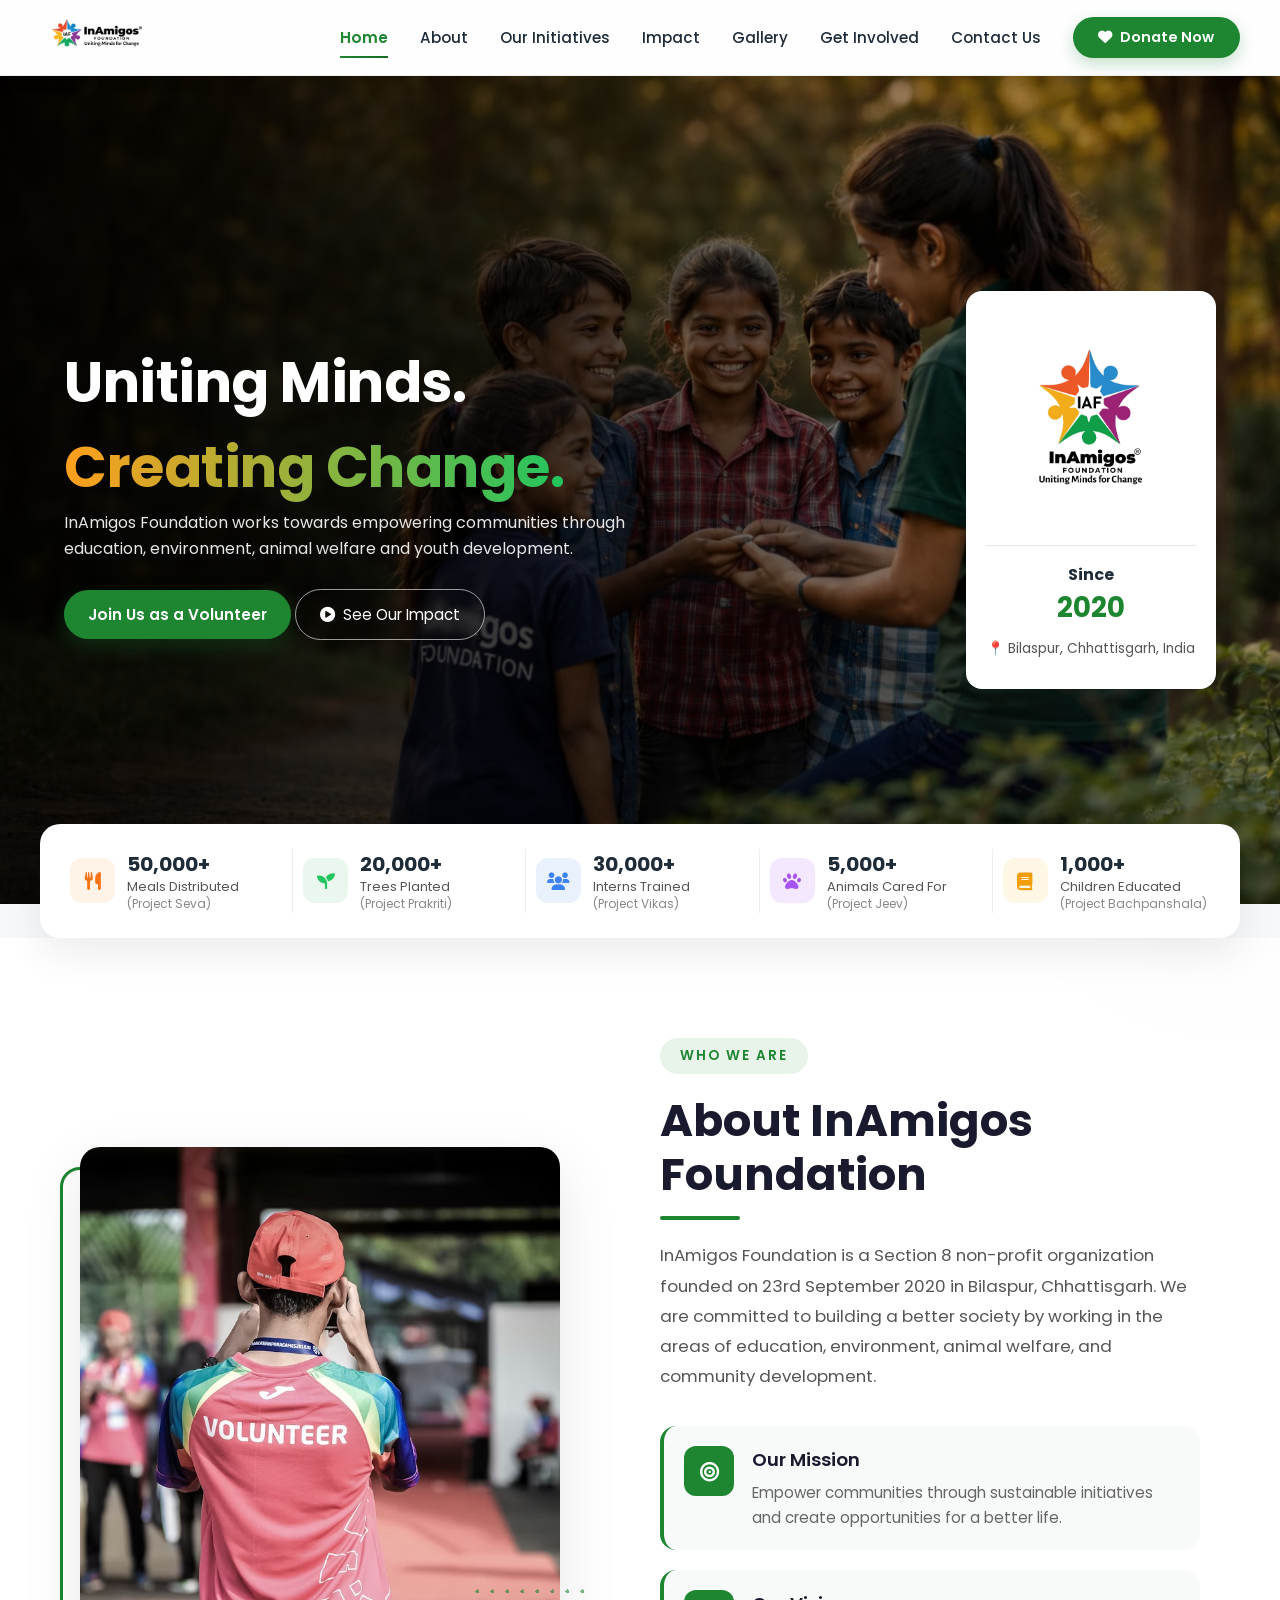
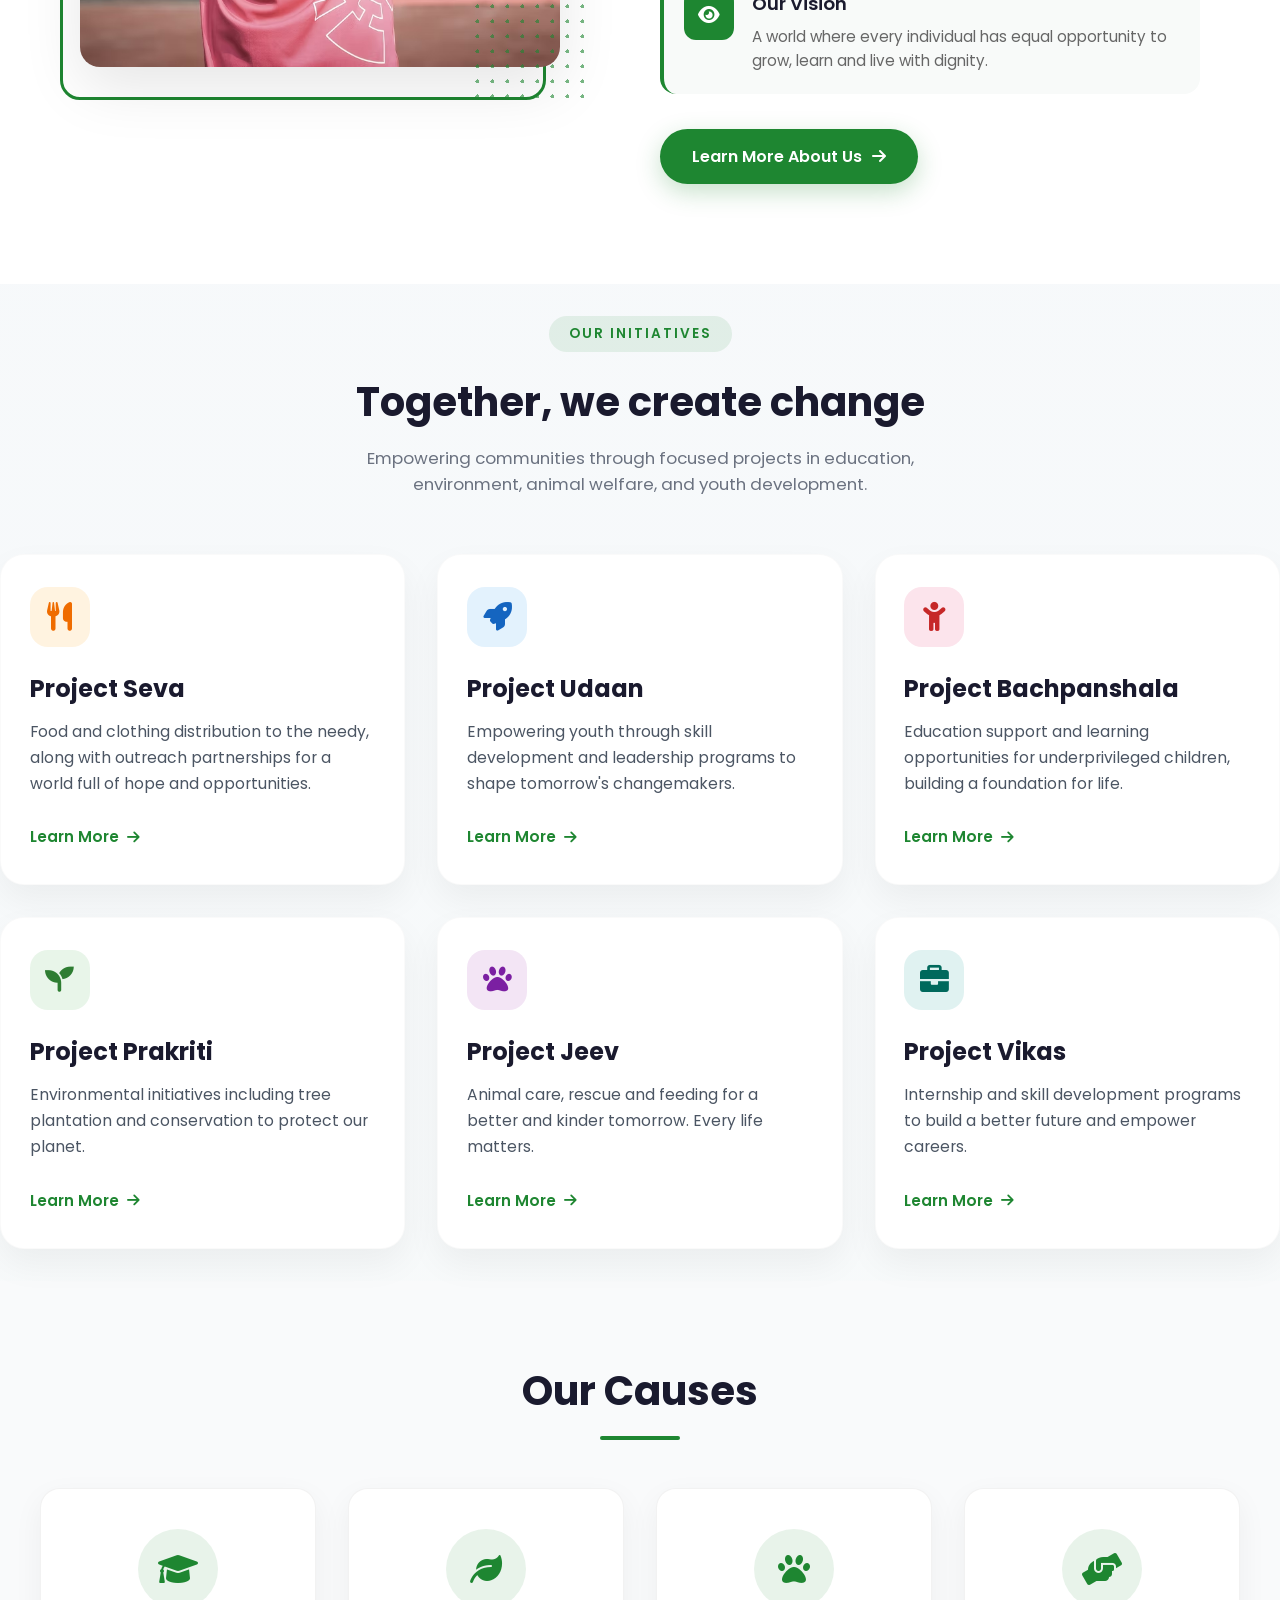
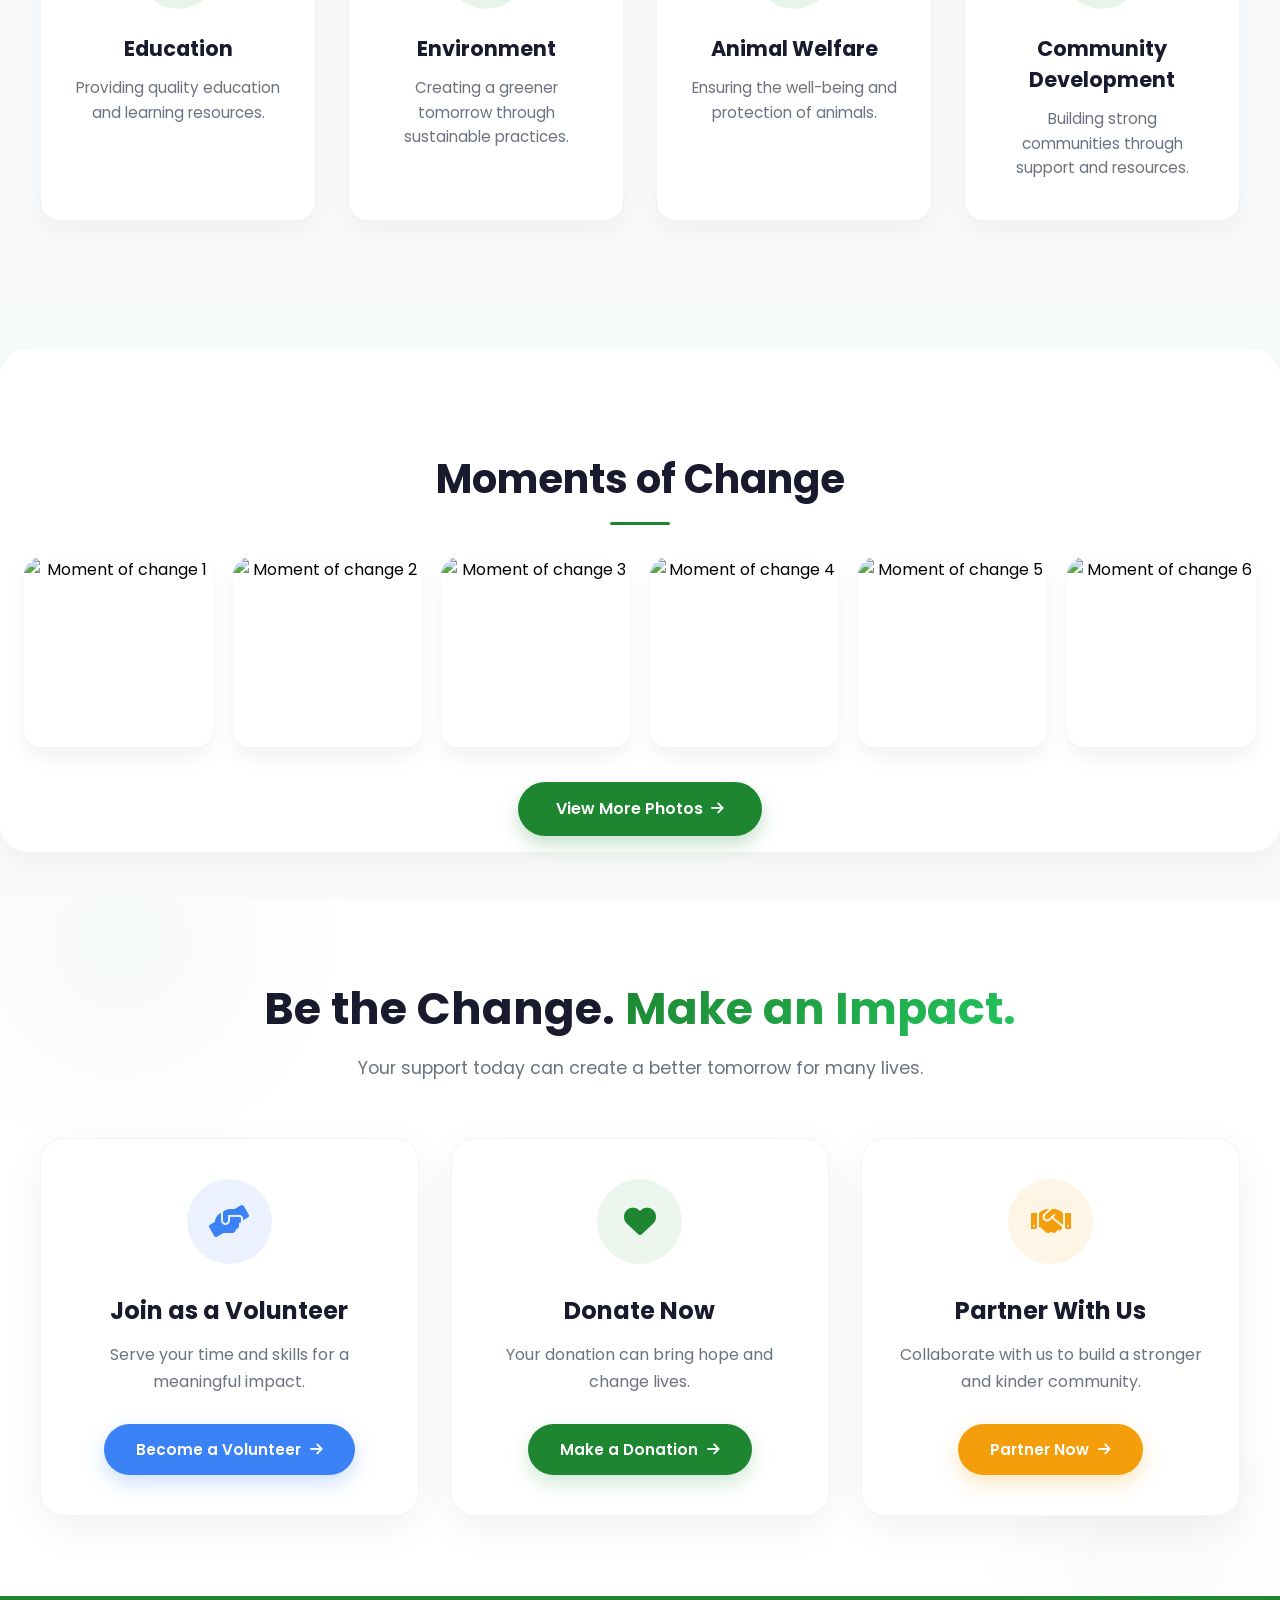
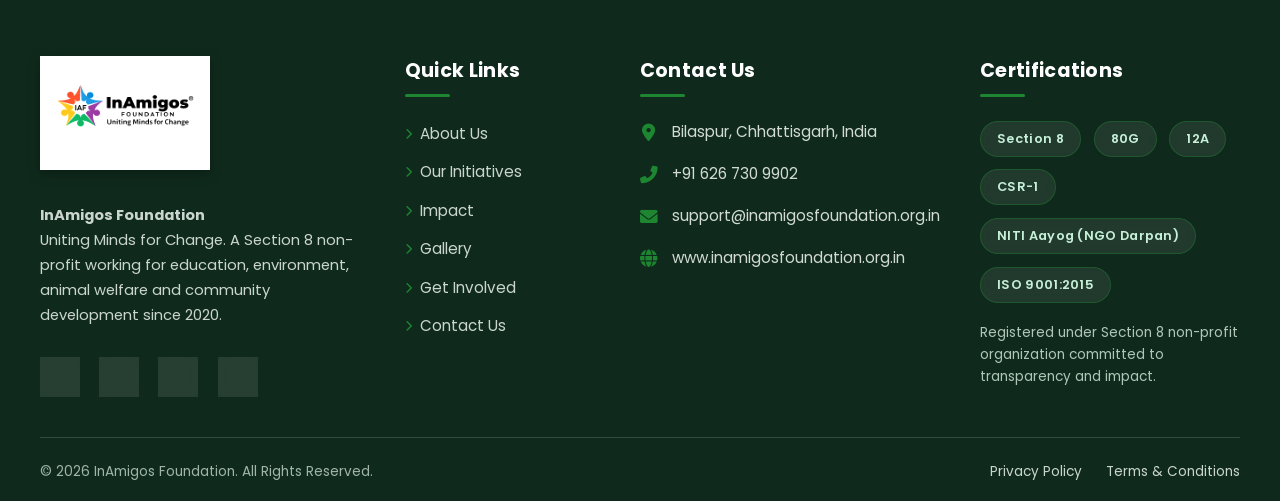
==== commit e055ebc3: "Update print statement from 'Hello' to 'Goodbye'" ====
--- a/project-folder/index.html
+++ b/project-folder/index.html
@@ -239,7 +239,7 @@
           <div class="card-icon bachpan">
             <i class="fas fa-child"></i>
           </div>
-          <h3 class="card-title">Project Bachpanchhala</h3>
+          <h3 class="card-title">Project Bachpanshala</h3>
           <p class="card-description">
             Education support and learning opportunities for underprivileged children, building a foundation for life.
           </p>
@@ -498,4 +498,4 @@
   <script src="script.js"></script>
 </body>
 
-</html>+</html>
